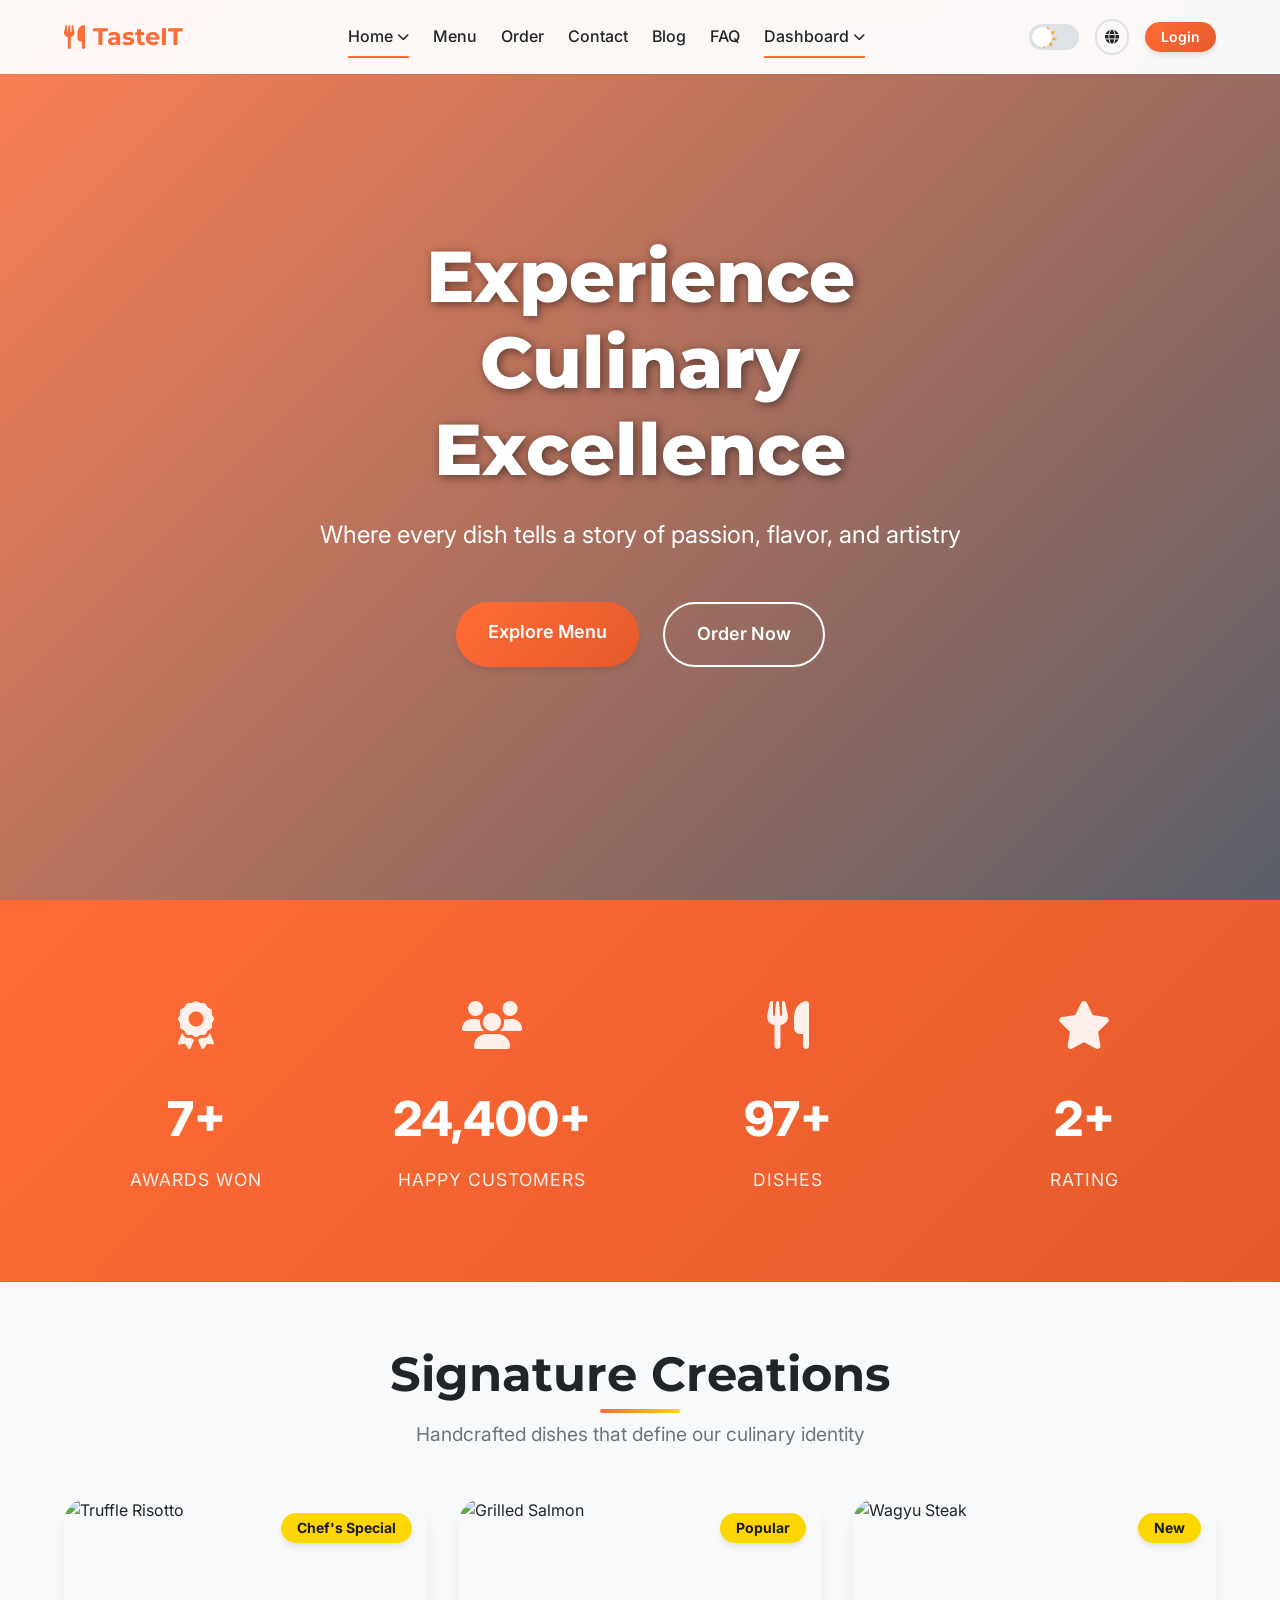
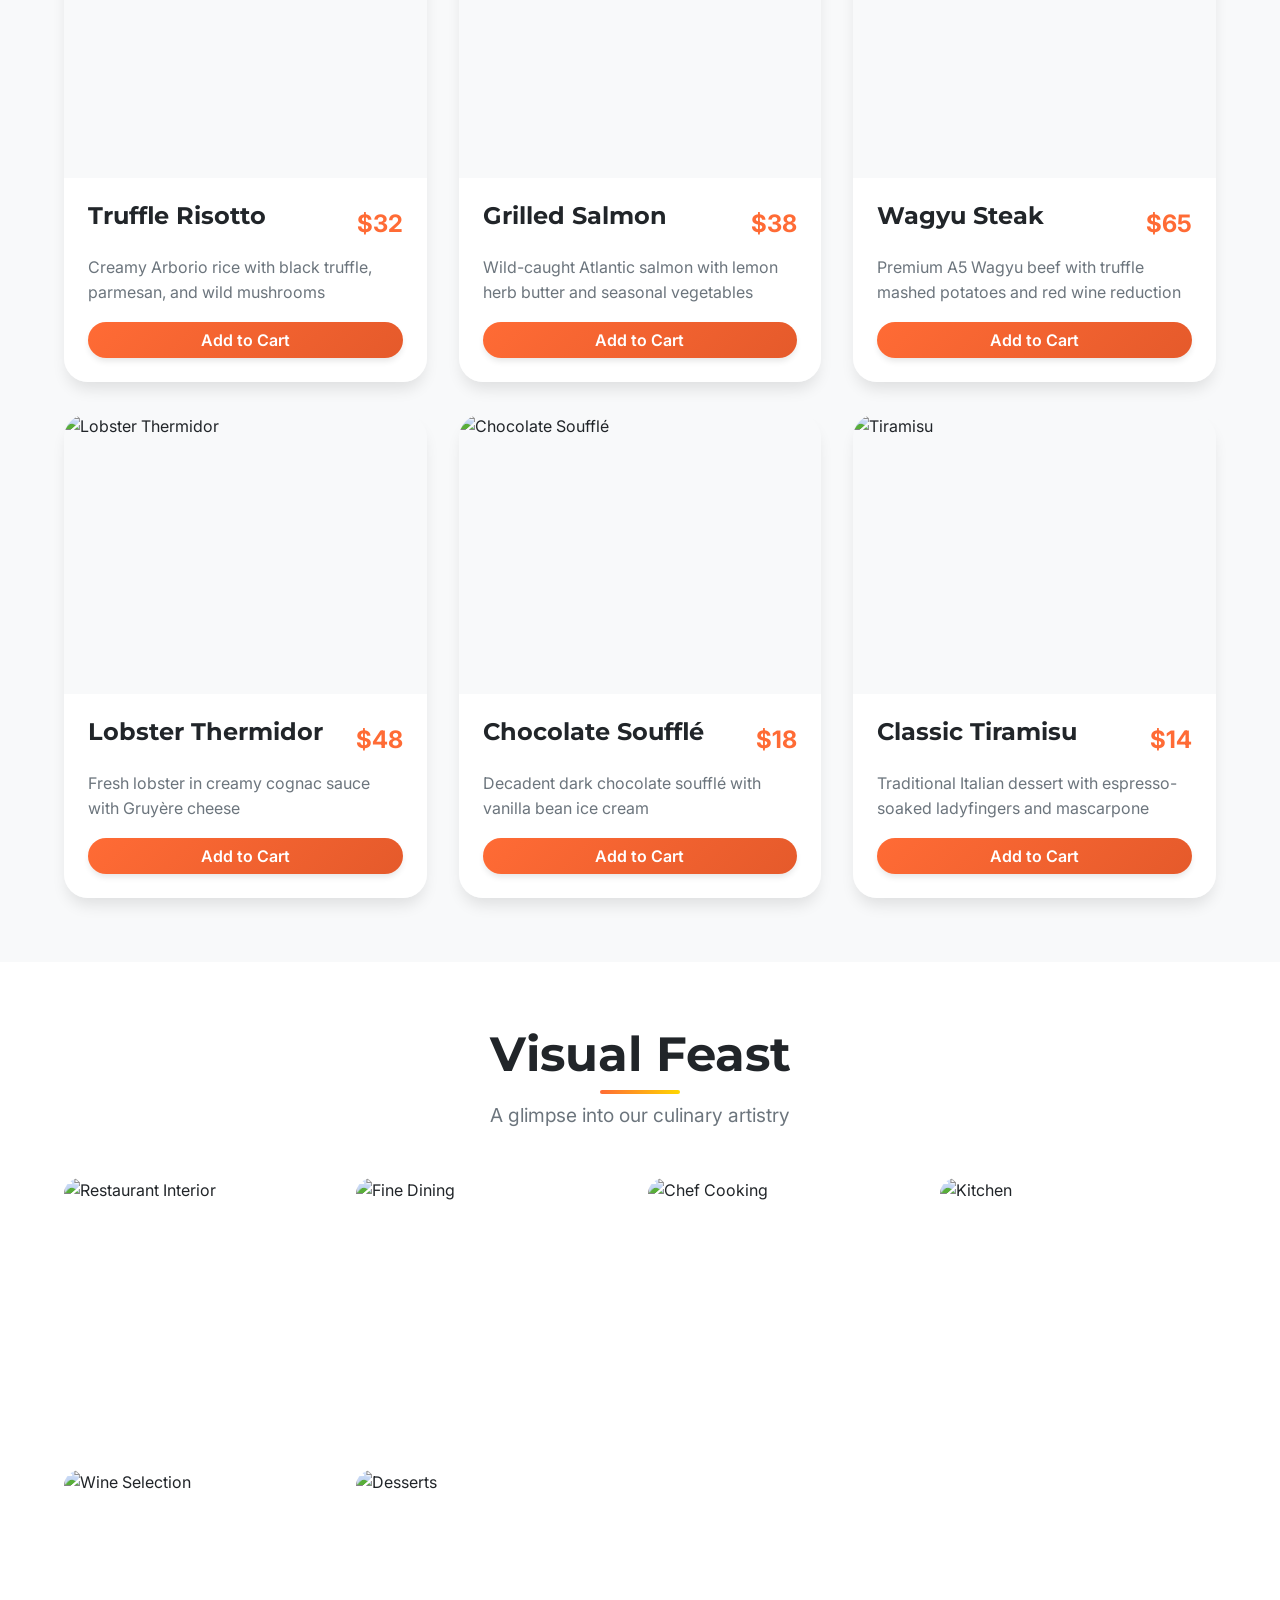
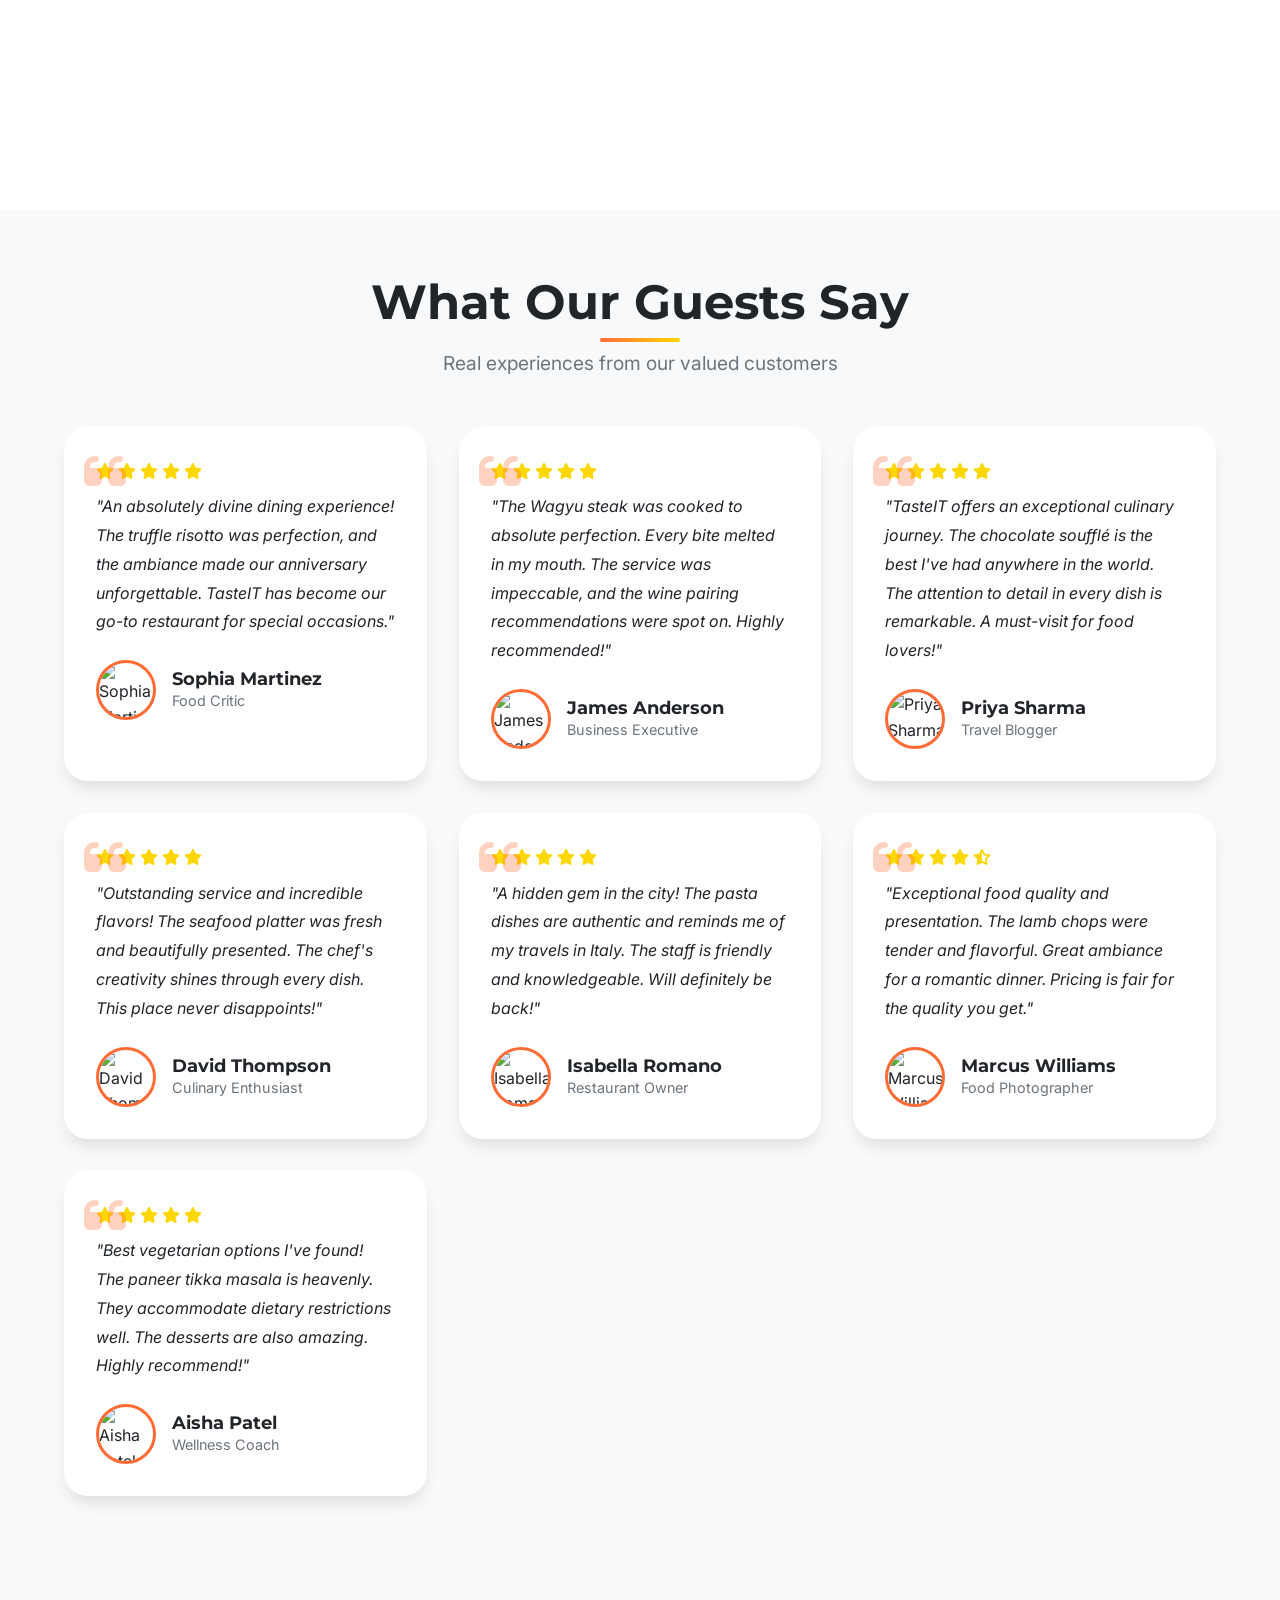
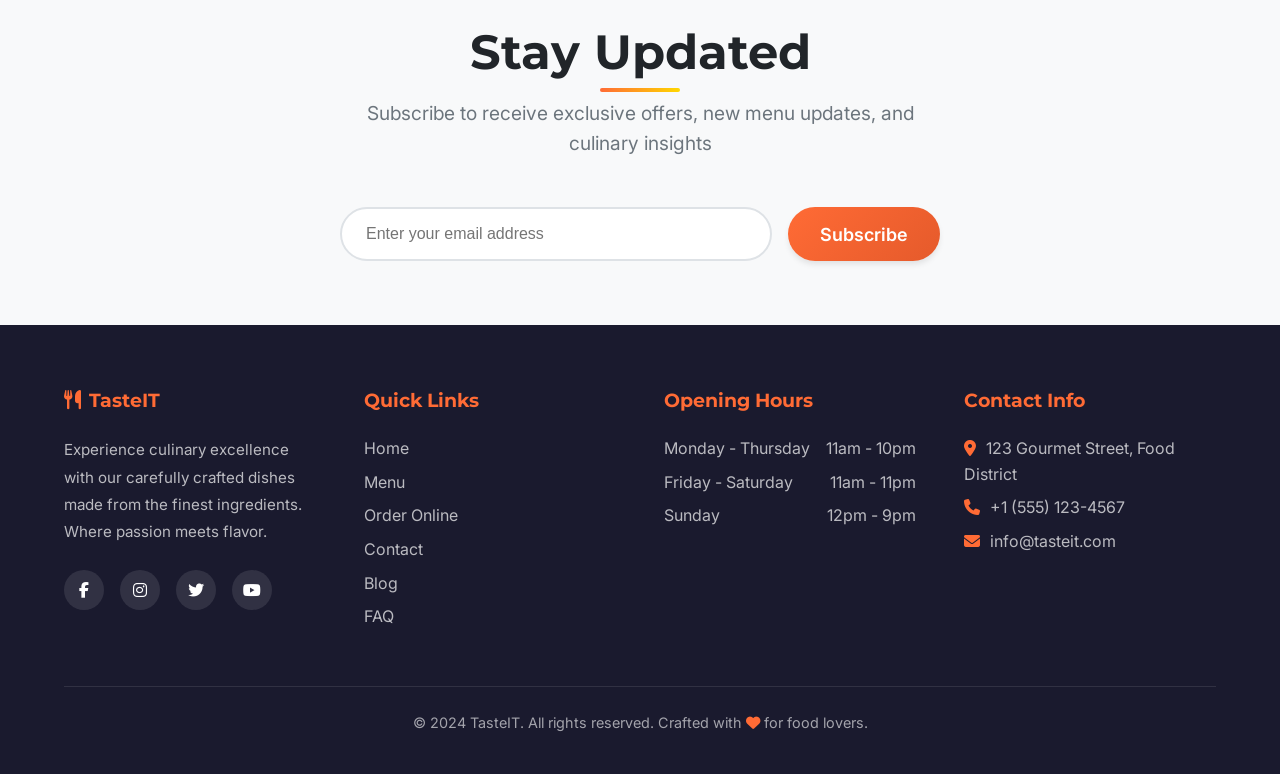
==== index.html @ a2108d6b "feat: Update RTL toggle to globe icon and fix counters/alignment" ====
<!DOCTYPE html>
<html lang="en" dir="ltr">

<head>
    <meta charset="UTF-8">
    <meta name="viewport" content="width=device-width, initial-scale=1.0">
    <title>TasteIT - Exquisite Culinary Experience</title>

    <!-- Stylesheets -->
    <link rel="stylesheet" href="css/style.css">
    <link rel="stylesheet" href="https://cdnjs.cloudflare.com/ajax/libs/font-awesome/6.4.0/css/all.min.css">

    <style>
        /* Mobile Menu Behavior */
        #mobileMenu {
            display: none;
        }

        #mobileMenu.show {
            display: block !important;
        }

        /* Desktop Menu Visibility */
        @media (min-width: 769px) {
            #desktopMenu {
                display: flex !important;
            }

            #mobileMenuButton {
                display: none !important;
            }
        }

        /* Mobile Menu Button Visibility */
        @media (max-width: 768px) {
            #mobileMenuButton {
                display: block !important;
            }

            #desktopMenu {
                display: none !important;
            }
        }

        /* Hero Section with Parallax */
        .hero-section {
            position: relative;
            height: 100vh;
            overflow: hidden;
            display: flex;
            align-items: center;
            justify-content: center;
        }

        .hero-bg {
            position: absolute;
            top: 0;
            left: 0;
            width: 100%;
            height: 120%;
            background: linear-gradient(135deg, rgba(255, 107, 53, 0.85), rgba(44, 62, 80, 0.85)),
                url('https://images.unsplash.com/photo-1551218808-94e220e084d2?w=1920&q=80');
            background-size: cover;
            background-position: center;
            z-index: -1;
            animation: zoomIn 20s ease-in-out infinite alternate;
        }

        @keyframes zoomIn {
            0% {
                transform: scale(1);
            }

            100% {
                transform: scale(1.1);
            }
        }

        .hero-content {
            text-align: center;
            color: white;
            z-index: 2;
            max-width: 800px;
            padding: 0 var(--spacing-lg);
        }

        .hero-title {
            font-size: 4.5rem;
            font-weight: 800;
            margin-bottom: var(--spacing-lg);
            text-shadow: 2px 2px 10px rgba(0, 0, 0, 0.5);
            animation: fadeInDown 1s ease-out;
        }

        .hero-subtitle {
            font-size: 1.5rem;
            margin-bottom: var(--spacing-2xl);
            opacity: 0.95;
            animation: fadeInUp 1s ease-out 0.3s both;
        }

        .hero-buttons {
            display: flex;
            gap: var(--spacing-lg);
            justify-content: center;
            flex-wrap: wrap;
            animation: fadeInUp 1s ease-out 0.6s both;
        }

        /* Featured Section */
        .featured-section {
            padding: var(--spacing-3xl) 0;
            background: var(--bg-secondary);
        }

        .section-title {
            text-align: center;
            font-size: 3rem;
            margin-bottom: var(--spacing-md);
            position: relative;
            /* display: inline-block; */
            /* left: 50%; */
            /* transform: translateX(-50%); */
        }

        .section-title::after {
            content: '';
            position: absolute;
            bottom: -10px;
            left: 50%;
            transform: translateX(-50%);
            width: 80px;
            height: 4px;
            background: linear-gradient(90deg, var(--primary-color), var(--accent-color));
            border-radius: var(--radius-full);
        }

        .section-subtitle {
            text-align: center;
            color: var(--text-secondary);
            font-size: 1.2rem;
            margin-bottom: var(--spacing-2xl);
        }

        /* Dish Cards */
        .dish-grid {
            display: grid;
            grid-template-columns: repeat(auto-fit, minmax(320px, 1fr));
            gap: var(--spacing-xl);
            margin-top: var(--spacing-2xl);
        }

        .dish-card {
            position: relative;
            border-radius: var(--radius-xl);
            overflow: hidden;
            box-shadow: var(--shadow-lg);
            transition: all var(--transition-base);
            cursor: pointer;
        }

        .dish-card:hover {
            transform: translateY(-10px) scale(1.02);
            box-shadow: var(--shadow-2xl);
        }

        .dish-image {
            width: 100%;
            height: 280px;
            object-fit: cover;
            transition: transform var(--transition-slow);
        }

        .dish-card:hover .dish-image {
            transform: scale(1.1);
        }

        .dish-content {
            padding: var(--spacing-lg);
            background: var(--bg-primary);
        }

        .dish-header {
            display: flex;
            justify-content: space-between;
            align-items: center;
            margin-bottom: var(--spacing-sm);
        }

        .dish-name {
            font-size: 1.5rem;
            font-weight: 700;
        }

        .dish-price {
            font-size: 1.5rem;
            color: var(--primary-color);
            font-weight: 700;
        }

        .dish-description {
            color: var(--text-secondary);
            margin-bottom: var(--spacing-md);
        }

        .dish-badge {
            position: absolute;
            top: 15px;
            right: 15px;
            background: var(--accent-color);
            color: var(--secondary-dark);
            padding: var(--spacing-xs) var(--spacing-md);
            border-radius: var(--radius-full);
            font-weight: 700;
            font-size: 0.875rem;
            box-shadow: var(--shadow-md);
        }

        /* Stats Section */
        .stats-section {
            padding: var(--spacing-3xl) 0;
            background: linear-gradient(135deg, var(--primary-color), var(--primary-dark));
            color: white;
        }

        .stats-grid {
            display: grid;
            grid-template-columns: repeat(auto-fit, minmax(200px, 1fr));
            gap: var(--spacing-xl);
            text-align: center;
        }

        .stat-item {
            padding: var(--spacing-lg);
        }

        .stat-icon {
            font-size: 3rem;
            margin-bottom: var(--spacing-md);
            opacity: 0.9;
        }

        .stat-number {
            font-size: 3rem;
            font-weight: 800;
            margin-bottom: var(--spacing-sm);
        }

        .stat-label {
            font-size: 1.1rem;
            opacity: 0.9;
            text-transform: uppercase;
            letter-spacing: 1px;
        }

        /* Gallery Grid */
        .gallery-grid {
            display: grid;
            grid-template-columns: repeat(auto-fit, minmax(250px, 1fr));
            gap: var(--spacing-md);
            margin-top: var(--spacing-2xl);
        }

        .gallery-item {
            position: relative;
            overflow: hidden;
            border-radius: var(--radius-lg);
            aspect-ratio: 1;
            cursor: pointer;
        }

        .gallery-item img {
            width: 100%;
            height: 100%;
            object-fit: cover;
            transition: transform var(--transition-slow);
        }

        .gallery-item:hover img {
            transform: scale(1.15);
        }

        .gallery-overlay {
            position: absolute;
            top: 0;
            left: 0;
            width: 100%;
            height: 100%;
            background: linear-gradient(to top, rgba(0, 0, 0, 0.8), transparent);
            opacity: 0;
            transition: opacity var(--transition-base);
            display: flex;
            align-items: flex-end;
            padding: var(--spacing-lg);
            color: white;
        }

        .gallery-item:hover .gallery-overlay {
            opacity: 1;
        }

        /* Testimonials */
        .testimonial-slider {
            display: grid;
            grid-template-columns: repeat(auto-fit, minmax(300px, 1fr));
            gap: var(--spacing-xl);
            margin-top: var(--spacing-2xl);
        }

        .testimonial-card {
            background: var(--bg-primary);
            padding: var(--spacing-xl);
            border-radius: var(--radius-xl);
            box-shadow: var(--shadow-lg);
            position: relative;
            transition: all var(--transition-base);
        }

        .testimonial-card:hover {
            transform: translateY(-5px);
            box-shadow: var(--shadow-2xl);
        }

        .testimonial-quote {
            font-size: 3rem;
            color: var(--primary-color);
            opacity: 0.3;
            position: absolute;
            top: 20px;
            left: 20px;
        }

        .testimonial-text {
            font-style: italic;
            margin-bottom: var(--spacing-lg);
            position: relative;
            z-index: 1;
            line-height: 1.8;
        }

        .testimonial-author {
            display: flex;
            align-items: center;
            gap: var(--spacing-md);
        }

        .testimonial-avatar {
            width: 60px;
            height: 60px;
            border-radius: 50%;
            object-fit: cover;
            border: 3px solid var(--primary-color);
        }

        .testimonial-info h4 {
            margin: 0;
            font-size: 1.1rem;
        }

        .testimonial-info p {
            margin: 0;
            color: var(--text-secondary);
            font-size: 0.9rem;
        }

        .testimonial-stars {
            color: var(--accent-color);
            margin-bottom: var(--spacing-sm);
        }

        /* Newsletter */
        .newsletter-section {
            padding: var(--spacing-3xl) 0;
            background: var(--bg-secondary);
        }

        .newsletter-content {
            max-width: 600px;
            margin: 0 auto;
            text-align: center;
        }

        .newsletter-form {
            display: flex;
            gap: var(--spacing-md);
            margin-top: var(--spacing-xl);
        }

        .newsletter-input {
            flex: 1;
            padding: var(--spacing-md) var(--spacing-lg);
            border: 2px solid var(--border-color);
            border-radius: var(--radius-full);
            font-size: 1rem;
            background: var(--bg-primary);
            color: var(--text-primary);
        }

        .newsletter-input:focus {
            outline: none;
            border-color: var(--primary-color);
        }

        /* Footer */
        .footer {
            background: var(--secondary-dark);
            color: white;
            padding: var(--spacing-3xl) 0 var(--spacing-lg);
        }

        .footer-grid {
            display: grid;
            grid-template-columns: repeat(auto-fit, minmax(250px, 1fr));
            gap: var(--spacing-2xl);
            margin-bottom: var(--spacing-2xl);
        }

        .footer-section h3 {
            color: var(--primary-color);
            margin-bottom: var(--spacing-lg);
        }

        .footer-links {
            list-style: none;
        }

        .footer-links li {
            margin-bottom: var(--spacing-sm);
        }

        .footer-links a {
            color: rgba(255, 255, 255, 0.7);
            transition: color var(--transition-fast);
        }

        .footer-links a:hover {
            color: var(--primary-color);
        }

        .social-links {
            display: flex;
            gap: var(--spacing-md);
            margin-top: var(--spacing-md);
        }

        .social-link {
            width: 40px;
            height: 40px;
            border-radius: 50%;
            background: rgba(255, 255, 255, 0.1);
            display: flex;
            align-items: center;
            justify-content: center;
            transition: all var(--transition-base);
        }

        .social-link:hover {
            background: var(--primary-color);
            transform: translateY(-3px);
        }

        .footer-bottom {
            text-align: center;
            padding-top: var(--spacing-lg);
            border-top: 1px solid rgba(255, 255, 255, 0.1);
            color: rgba(255, 255, 255, 0.6);
        }

        /* Responsive */
        @media (max-width: 768px) {
            .hero-title {
                font-size: 2.5rem;
            }

            .hero-subtitle {
                font-size: 1.2rem;
            }

            .hero-buttons {
                flex-direction: column;
                align-items: center;
            }

            .section-title {
                font-size: 2rem;
            }

            .newsletter-form {
                flex-direction: column;
            }
        }
    </style>
</head>

<body>
    <!-- Navbar -->
    <nav class="navbar">
        <div class="container">
            <div class="flex justify-between items-center" style="padding: 1rem 0;">
                <div class="navbar-brand">
                    <i class="fas fa-utensils"></i>
                    TasteIT
                </div>

                <!-- Desktop Menu -->
                <ul class="navbar-nav" style="display: none;" id="desktopMenu">
                    <li class="dropdown">
                        <a href="#" class="navbar-link dropdown-toggle">
                            Home
                            <i class="fas fa-chevron-down dropdown-icon"></i>
                        </a>
                        <div class="dropdown-menu">
                            <a href="index.html" class="dropdown-item">Home 1</a>
                            <a href="index2.html" class="dropdown-item">Home 2</a>
                        </div>
                    </li>
                    <li><a href="menu.html" class="navbar-link">Menu</a></li>
                    <li><a href="order.html" class="navbar-link">Order</a></li>
                    <li><a href="contact.html" class="navbar-link">Contact</a></li>
                    <li><a href="blog.html" class="navbar-link">Blog</a></li>
                    <li><a href="faq.html" class="navbar-link">FAQ</a></li>
                    <li class="dropdown">
                        <a href="#" class="navbar-link dropdown-toggle">
                            Dashboard
                            <i class="fas fa-chevron-down dropdown-icon"></i>
                        </a>
                        <div class="dropdown-menu">
                            <a href="user-dashboard.html" class="dropdown-item">User Dashboard</a>
                            <a href="admin-dashboard.html" class="dropdown-item">Admin Dashboard</a>
                        </div>
                    </li>
                </ul>

                <!-- Action Buttons -->
                <div class="flex items-center gap-md">
                    <!-- Theme Toggle -->
                    <button id="themeToggle" class="theme-toggle" aria-label="Toggle theme"
                        style="width: 50px; height: 26px; background: var(--border-color); border-radius: 13px; border: none; cursor: pointer; position: relative;">
                        <span class="theme-toggle-slider"
                            style="position: absolute; top: 3px; left: 3px; width: 20px; height: 20px; background: white; border-radius: 50%; transition: transform 0.3s;"></span>
                    </button>

                    <button id="rtlToggle" class="btn-sm"
                        style="background: transparent; border: 2px solid var(--border-color); border-radius: var(--radius-full); padding: 0.5rem; cursor: pointer; color: var(--text-primary);">
                        <i class="fas fa-globe"></i>
                    </button>

                    <!-- Login Button -->
                    <a href="login.html" class="btn btn-primary btn-sm">Login</a>

                    <!-- Mobile Menu Button -->
                    <button id="mobileMenuButton" class="btn-sm"
                        style="background: transparent; border: 2px solid var(--border-color); border-radius: var(--radius-md); padding: 0.5rem; cursor: pointer; display: none;">
                        <i class="fas fa-bars"></i>
                    </button>
                </div>
            </div>
        </div>

        <!-- Mobile Menu -->
        <div id="mobileMenu" class="hidden"
            style="background: var(--bg-primary); border-top: 1px solid var(--border-color); padding: var(--spacing-lg); display: none;">
            <ul style="list-style: none;">
                <li style="margin-bottom: var(--spacing-sm);"><a href="index.html" class="navbar-link">Home 1</a></li>
                <li style="margin-bottom: var(--spacing-sm);"><a href="index2.html" class="navbar-link">Home 2</a></li>
                <li style="margin-bottom: var(--spacing-sm);"><a href="menu.html" class="navbar-link">Menu</a></li>
                <li style="margin-bottom: var(--spacing-sm);"><a href="order.html" class="navbar-link">Order</a></li>
                <li style="margin-bottom: var(--spacing-sm);"><a href="contact.html" class="navbar-link">Contact</a>
                </li>
                <li style="margin-bottom: var(--spacing-sm);"><a href="blog.html" class="navbar-link">Blog</a></li>
                <li style="margin-bottom: var(--spacing-sm);"><a href="faq.html" class="navbar-link">FAQ</a></li>
                <li style="margin-bottom: var(--spacing-sm);"><a href="user-dashboard.html" class="navbar-link">User
                        Dashboard</a></li>
                <li style="margin-bottom: var(--spacing-sm);"><a href="admin-dashboard.html" class="navbar-link">Admin
                        Dashboard</a></li>
            </ul>
        </div>
    </nav>

    <!-- Hero Section -->
    <section class="hero-section">
        <div class="hero-bg" data-parallax="0.5"></div>
        <div class="hero-content">
            <h1 class="hero-title">Experience Culinary Excellence</h1>
            <p class="hero-subtitle">Where every dish tells a story of passion, flavor, and artistry</p>
            <div class="hero-buttons">
                <a href="menu.html" class="btn btn-primary btn-lg">Explore Menu</a>
                <a href="order.html" class="btn btn-outline btn-lg"
                    style="background: transparent; border: 2px solid white; color: white;">Order Now</a>
            </div>
        </div>
    </section>

    <!-- Stats Section -->
    <section class="stats-section">
        <div class="container">
            <div class="stats-grid">
                <div class="stat-item scroll-reveal">
                    <div class="stat-icon"><i class="fas fa-award"></i></div>
                    <div class="stat-number" data-counter="15" data-suffix="+">0</div>
                    <div class="stat-label">Awards Won</div>
                </div>
                <div class="stat-item scroll-reveal">
                    <div class="stat-icon"><i class="fas fa-users"></i></div>
                    <div class="stat-number" data-counter="50000" data-suffix="+">0</div>
                    <div class="stat-label">Happy Customers</div>
                </div>
                <div class="stat-item scroll-reveal">
                    <div class="stat-icon"><i class="fas fa-utensils"></i></div>
                    <div class="stat-number" data-counter="200" data-suffix="+">0</div>
                    <div class="stat-label">Dishes</div>
                </div>
                <div class="stat-item scroll-reveal">
                    <div class="stat-icon"><i class="fas fa-star"></i></div>
                    <div class="stat-number" data-counter="4.9" data-suffix="+">0</div>
                    <div class="stat-label">Rating</div>
                </div>
            </div>
        </div>
    </section>

    <!-- Featured Dishes -->
    <section class="featured-section">
        <div class="container">
            <h2 class="section-title">Signature Creations</h2>
            <p class="section-subtitle">Handcrafted dishes that define our culinary identity</p>

            <div class="dish-grid">
                <div class="dish-card scroll-reveal">
                    <span class="dish-badge">Chef's Special</span>
                    <img src="https://images.unsplash.com/photo-1565299624946-b28f40a0ae38?w=800&q=80"
                        alt="Truffle Risotto" class="dish-image">
                    <div class="dish-content">
                        <div class="dish-header">
                            <h3 class="dish-name">Truffle Risotto</h3>
                            <span class="dish-price">$32</span>
                        </div>
                        <p class="dish-description">Creamy Arborio rice with black truffle, parmesan, and wild mushrooms
                        </p>
                        <button class="btn btn-primary" style="width: 100%;">Add to Cart</button>
                    </div>
                </div>

                <div class="dish-card scroll-reveal">
                    <span class="dish-badge">Popular</span>
                    <img src="https://images.unsplash.com/photo-1606755962773-d324e0a13086?w=800&q=80"
                        alt="Grilled Salmon" class="dish-image">
                    <div class="dish-content">
                        <div class="dish-header">
                            <h3 class="dish-name">Grilled Salmon</h3>
                            <span class="dish-price">$38</span>
                        </div>
                        <p class="dish-description">Wild-caught Atlantic salmon with lemon herb butter and seasonal
                            vegetables</p>
                        <button class="btn btn-primary" style="width: 100%;">Add to Cart</button>
                    </div>
                </div>

                <div class="dish-card scroll-reveal">
                    <span class="dish-badge">New</span>
                    <img src="https://images.unsplash.com/photo-1544025162-d76694265947?w=800&q=80" alt="Wagyu Steak"
                        class="dish-image">
                    <div class="dish-content">
                        <div class="dish-header">
                            <h3 class="dish-name">Wagyu Steak</h3>
                            <span class="dish-price">$65</span>
                        </div>
                        <p class="dish-description">Premium A5 Wagyu beef with truffle mashed potatoes and red wine
                            reduction</p>
                        <button class="btn btn-primary" style="width: 100%;">Add to Cart</button>
                    </div>
                </div>

                <div class="dish-card scroll-reveal">
                    <img src="https://images.unsplash.com/photo-1563379926898-05f4575a45d8?w=800&q=80"
                        alt="Lobster Thermidor" class="dish-image">
                    <div class="dish-content">
                        <div class="dish-header">
                            <h3 class="dish-name">Lobster Thermidor</h3>
                            <span class="dish-price">$48</span>
                        </div>
                        <p class="dish-description">Fresh lobster in creamy cognac sauce with Gruyère cheese</p>
                        <button class="btn btn-primary" style="width: 100%;">Add to Cart</button>
                    </div>
                </div>

                <div class="dish-card scroll-reveal">
                    <img src="https://images.unsplash.com/photo-1555939594-58d7cb561ad1?w=800&q=80"
                        alt="Chocolate Soufflé" class="dish-image">
                    <div class="dish-content">
                        <div class="dish-header">
                            <h3 class="dish-name">Chocolate Soufflé</h3>
                            <span class="dish-price">$18</span>
                        </div>
                        <p class="dish-description">Decadent dark chocolate soufflé with vanilla bean ice cream</p>
                        <button class="btn btn-primary" style="width: 100%;">Add to Cart</button>
                    </div>
                </div>

                <div class="dish-card scroll-reveal">
                    <img src="https://images.unsplash.com/photo-1551183053-bf91a1d81141?w=800&q=80" alt="Tiramisu"
                        class="dish-image">
                    <div class="dish-content">
                        <div class="dish-header">
                            <h3 class="dish-name">Classic Tiramisu</h3>
                            <span class="dish-price">$14</span>
                        </div>
                        <p class="dish-description">Traditional Italian dessert with espresso-soaked ladyfingers and
                            mascarpone</p>
                        <button class="btn btn-primary" style="width: 100%;">Add to Cart</button>
                    </div>
                </div>
            </div>
        </div>
    </section>

    <!-- Gallery Section -->
    <section class="featured-section" style="background: var(--bg-primary);">
        <div class="container">
            <h2 class="section-title">Visual Feast</h2>
            <p class="section-subtitle">A glimpse into our culinary artistry</p>

            <div class="gallery-grid">
                <div class="gallery-item scroll-reveal">
                    <img src="https://images.unsplash.com/photo-1517248135467-4c7edcad34c4?w=600&q=80"
                        alt="Restaurant Interior">
                    <div class="gallery-overlay">
                        <span>Elegant Ambiance</span>
                    </div>
                </div>
                <div class="gallery-item scroll-reveal">
                    <img src="https://images.unsplash.com/photo-1414235077428-338989a2e8c0?w=600&q=80"
                        alt="Fine Dining">
                    <div class="gallery-overlay">
                        <span>Fine Dining Experience</span>
                    </div>
                </div>
                <div class="gallery-item scroll-reveal">
                    <img src="https://images.unsplash.com/photo-1559339352-11d035aa65de?w=600&q=80" alt="Chef Cooking">
                    <div class="gallery-overlay">
                        <span>Master Chefs at Work</span>
                    </div>
                </div>
                <div class="gallery-item scroll-reveal">
                    <img src="https://images.unsplash.com/photo-1551218808-94e220e084d2?w=600&q=80" alt="Kitchen">
                    <div class="gallery-overlay">
                        <span>State-of-the-Art Kitchen</span>
                    </div>
                </div>
                <div class="gallery-item scroll-reveal">
                    <img src="https://images.unsplash.com/photo-1550966871-3ed3cdb5ed0c?w=600&q=80"
                        alt="Wine Selection">
                    <div class="gallery-overlay">
                        <span>Premium Wine Collection</span>
                    </div>
                </div>
                <div class="gallery-item scroll-reveal">
                    <img src="https://images.unsplash.com/photo-1424847651672-bf20a4b0982b?w=600&q=80" alt="Desserts">
                    <div class="gallery-overlay">
                        <span>Artisan Desserts</span>
                    </div>
                </div>
            </div>
        </div>
    </section>

    <!-- Testimonials -->
    <section class="featured-section">
        <div class="container">
            <h2 class="section-title">What Our Guests Say</h2>
            <p class="section-subtitle">Real experiences from our valued customers</p>

            <div class="testimonial-slider">
                <div class="testimonial-card scroll-reveal">
                    <i class="fas fa-quote-left testimonial-quote"></i>
                    <div class="testimonial-stars">
                        <i class="fas fa-star"></i>
                        <i class="fas fa-star"></i>
                        <i class="fas fa-star"></i>
                        <i class="fas fa-star"></i>
                        <i class="fas fa-star"></i>
                    </div>
                    <p class="testimonial-text">"An absolutely divine dining experience! The truffle risotto was
                        perfection, and the ambiance made our anniversary unforgettable. TasteIT has become our go-to
                        restaurant for special occasions."</p>
                    <div class="testimonial-author">
                        <img src="https://randomuser.me/api/portraits/women/44.jpg" alt="Sophia Martinez"
                            class="testimonial-avatar">
                        <div class="testimonial-info">
                            <h4>Sophia Martinez</h4>
                            <p>Food Critic</p>
                        </div>
                    </div>
                </div>

                <div class="testimonial-card scroll-reveal">
                    <i class="fas fa-quote-left testimonial-quote"></i>
                    <div class="testimonial-stars">
                        <i class="fas fa-star"></i>
                        <i class="fas fa-star"></i>
                        <i class="fas fa-star"></i>
                        <i class="fas fa-star"></i>
                        <i class="fas fa-star"></i>
                    </div>
                    <p class="testimonial-text">"The Wagyu steak was cooked to absolute perfection. Every bite melted in
                        my mouth. The service was impeccable, and the wine pairing recommendations were spot on. Highly
                        recommended!"</p>
                    <div class="testimonial-author">
                        <img src="https://randomuser.me/api/portraits/men/32.jpg" alt="James Anderson"
                            class="testimonial-avatar">
                        <div class="testimonial-info">
                            <h4>James Anderson</h4>
                            <p>Business Executive</p>
                        </div>
                    </div>
                </div>

                <div class="testimonial-card scroll-reveal">
                    <i class="fas fa-quote-left testimonial-quote"></i>
                    <div class="testimonial-stars">
                        <i class="fas fa-star"></i>
                        <i class="fas fa-star"></i>
                        <i class="fas fa-star"></i>
                        <i class="fas fa-star"></i>
                        <i class="fas fa-star"></i>
                    </div>
                    <p class="testimonial-text">"TasteIT offers an exceptional culinary journey. The chocolate soufflé
                        is the best I've had anywhere in the world. The attention to detail in every dish is remarkable.
                        A must-visit for food lovers!"</p>
                    <div class="testimonial-author">
                        <img src="https://randomuser.me/api/portraits/women/65.jpg" alt="Priya Sharma"
                            class="testimonial-avatar">
                        <div class="testimonial-info">
                            <h4>Priya Sharma</h4>
                            <p>Travel Blogger</p>
                        </div>
                    </div>
                </div>

                <div class="testimonial-card scroll-reveal">
                    <i class="fas fa-quote-left testimonial-quote"></i>
                    <div class="testimonial-stars">
                        <i class="fas fa-star"></i>
                        <i class="fas fa-star"></i>
                        <i class="fas fa-star"></i>
                        <i class="fas fa-star"></i>
                        <i class="fas fa-star"></i>
                    </div>
                    <p class="testimonial-text">"Outstanding service and incredible flavors! The seafood platter was
                        fresh and beautifully presented. The chef's creativity shines through every dish. This place
                        never disappoints!"</p>
                    <div class="testimonial-author">
                        <img src="https://randomuser.me/api/portraits/men/45.jpg" alt="David Thompson"
                            class="testimonial-avatar">
                        <div class="testimonial-info">
                            <h4>David Thompson</h4>
                            <p>Culinary Enthusiast</p>
                        </div>
                    </div>
                </div>

                <div class="testimonial-card scroll-reveal">
                    <i class="fas fa-quote-left testimonial-quote"></i>
                    <div class="testimonial-stars">
                        <i class="fas fa-star"></i>
                        <i class="fas fa-star"></i>
                        <i class="fas fa-star"></i>
                        <i class="fas fa-star"></i>
                        <i class="fas fa-star"></i>
                    </div>
                    <p class="testimonial-text">"A hidden gem in the city! The pasta dishes are authentic and reminds me
                        of my travels in Italy. The staff is friendly and knowledgeable. Will definitely be back!"</p>
                    <div class="testimonial-author">
                        <img src="https://randomuser.me/api/portraits/women/28.jpg" alt="Isabella Romano"
                            class="testimonial-avatar">
                        <div class="testimonial-info">
                            <h4>Isabella Romano</h4>
                            <p>Restaurant Owner</p>
                        </div>
                    </div>
                </div>

                <div class="testimonial-card scroll-reveal">
                    <i class="fas fa-quote-left testimonial-quote"></i>
                    <div class="testimonial-stars">
                        <i class="fas fa-star"></i>
                        <i class="fas fa-star"></i>
                        <i class="fas fa-star"></i>
                        <i class="fas fa-star"></i>
                        <i class="fas fa-star-half-alt"></i>
                    </div>
                    <p class="testimonial-text">"Exceptional food quality and presentation. The lamb chops were tender
                        and flavorful. Great ambiance for a romantic dinner. Pricing is fair for the quality you get."
                    </p>
                    <div class="testimonial-author">
                        <img src="https://randomuser.me/api/portraits/men/58.jpg" alt="Marcus Williams"
                            class="testimonial-avatar">
                        <div class="testimonial-info">
                            <h4>Marcus Williams</h4>
                            <p>Food Photographer</p>
                        </div>
                    </div>
                </div>

                <div class="testimonial-card scroll-reveal">
                    <i class="fas fa-quote-left testimonial-quote"></i>
                    <div class="testimonial-stars">
                        <i class="fas fa-star"></i>
                        <i class="fas fa-star"></i>
                        <i class="fas fa-star"></i>
                        <i class="fas fa-star"></i>
                        <i class="fas fa-star"></i>
                    </div>
                    <p class="testimonial-text">"Best vegetarian options I've found! The paneer tikka masala is
                        heavenly. They accommodate dietary restrictions well. The desserts are also amazing. Highly
                        recommend!"</p>
                    <div class="testimonial-author">
                        <img src="https://randomuser.me/api/portraits/women/72.jpg" alt="Aisha Patel"
                            class="testimonial-avatar">
                        <div class="testimonial-info">
                            <h4>Aisha Patel</h4>
                            <p>Wellness Coach</p>
                        </div>
                    </div>
                </div>
            </div>
        </div>
    </section>

    <!-- Newsletter -->
    <section class="newsletter-section">
        <div class="container">
            <div class="newsletter-content scroll-reveal">
                <h2 class="section-title">Stay Updated</h2>
                <p class="section-subtitle">Subscribe to receive exclusive offers, new menu updates, and culinary
                    insights</p>
                <form class="newsletter-form">
                    <input type="email" class="newsletter-input" placeholder="Enter your email address" required>
                    <button type="submit" class="btn btn-primary btn-lg">Subscribe</button>
                </form>
            </div>
        </div>
    </section>

    <!-- Footer -->
    <footer class="footer">
        <div class="container">
            <div class="footer-grid">
                <div class="footer-section">
                    <h3><i class="fas fa-utensils"></i> TasteIT</h3>
                    <p style="color: rgba(255, 255, 255, 0.7); line-height: 1.8;">Experience culinary excellence with
                        our carefully crafted dishes made from the finest ingredients. Where passion meets flavor.</p>
                    <div class="social-links">
                        <a href="#" class="social-link"><i class="fab fa-facebook-f"></i></a>
                        <a href="#" class="social-link"><i class="fab fa-instagram"></i></a>
                        <a href="#" class="social-link"><i class="fab fa-twitter"></i></a>
                        <a href="#" class="social-link"><i class="fab fa-youtube"></i></a>
                    </div>
                </div>

                <div class="footer-section">
                    <h3>Quick Links</h3>
                    <ul class="footer-links">
                        <li><a href="index.html">Home</a></li>
                        <li><a href="menu.html">Menu</a></li>
                        <li><a href="order.html">Order Online</a></li>
                        <li><a href="contact.html">Contact</a></li>
                        <li><a href="blog.html">Blog</a></li>
                        <li><a href="faq.html">FAQ</a></li>
                    </ul>
                </div>

                <div class="footer-section">
                    <h3>Opening Hours</h3>
                    <ul class="footer-links">
                        <li style="display: flex; justify-content: space-between; color: rgba(255, 255, 255, 0.7);">
                            <span>Monday - Thursday</span>
                            <span>11am - 10pm</span>
                        </li>
                        <li style="display: flex; justify-content: space-between; color: rgba(255, 255, 255, 0.7);">
                            <span>Friday - Saturday</span>
                            <span>11am - 11pm</span>
                        </li>
                        <li style="display: flex; justify-content: space-between; color: rgba(255, 255, 255, 0.7);">
                            <span>Sunday</span>
                            <span>12pm - 9pm</span>
                        </li>
                    </ul>
                </div>

                <div class="footer-section">
                    <h3>Contact Info</h3>
                    <ul class="footer-links">
                        <li style="color: rgba(255, 255, 255, 0.7);"><i class="fas fa-map-marker-alt"
                                style="margin-right: 10px; color: var(--primary-color);"></i>123 Gourmet Street, Food
                            District</li>
                        <li style="color: rgba(255, 255, 255, 0.7);"><i class="fas fa-phone"
                                style="margin-right: 10px; color: var(--primary-color);"></i>+1 (555) 123-4567</li>
                        <li style="color: rgba(255, 255, 255, 0.7);"><i class="fas fa-envelope"
                                style="margin-right: 10px; color: var(--primary-color);"></i>info@tasteit.com</li>
                    </ul>
                </div>
            </div>

            <div class="footer-bottom">
                <p>&copy; 2024 TasteIT. All rights reserved. Crafted with <i class="fas fa-heart"
                        style="color: var(--primary-color);"></i> for food lovers.</p>
            </div>
        </div>
    </footer>

    <!-- Scripts -->
    <script src="js/main.js"></script>
    <script src="js/rtl-toggle.js"></script>

    <script>

        // Newsletter form submission
        document.querySelector('.newsletter-form').addEventListener('submit', (e) => {
            e.preventDefault();
            const email = e.target.querySelector('input').value;
            window.TasteIT.showToast('Thank you for subscribing! Check your email for exclusive offers.', 'success');
            e.target.reset();
        });
    </script>
</body>

</html>
---- css/style.css ----
/* ============================================
   TasteIT Restaurant - Common Styles
   ============================================ */

/* Import Modern Fonts */
@import url('https://fonts.googleapis.com/css2?family=Montserrat:wght@400;500;600;700;800&family=Inter:wght@300;400;500;600;700&family=Pacifico&display=swap');

/* ============================================
   CSS Variables - Design System
   ============================================ */
:root {
  /* Primary Colors */
  --primary-color: #FF6B35;
  --primary-dark: #E55A2B;
  --primary-light: #FF8C61;

  /* Secondary Colors */
  --secondary-color: #2C3E50;
  --secondary-dark: #1A1A2E;
  --secondary-light: #34495E;

  /* Accent Colors */
  --accent-color: #FFD700;
  --accent-dark: #FFC107;
  --accent-light: #FFE44D;

  /* Success & Status Colors */
  --success-color: #27AE60;
  --warning-color: #F39C12;
  --error-color: #E74C3C;
  --info-color: #3498DB;

  /* Neutral Colors - Light Mode */
  --bg-primary: #FFFFFF;
  --bg-secondary: #F8F9FA;
  --bg-tertiary: #E9ECEF;
  --text-primary: #212529;
  --text-secondary: #6C757D;
  --text-tertiary: #ADB5BD;
  --border-color: #DEE2E6;
  --shadow-color: rgba(0, 0, 0, 0.1);

  /* Typography */
  --font-heading: 'Montserrat', sans-serif;
  --font-body: 'Inter', sans-serif;
  --font-accent: 'Pacifico', cursive;

  /* Spacing */
  --spacing-xs: 0.25rem;
  --spacing-sm: 0.5rem;
  --spacing-md: 1rem;
  --spacing-lg: 1.5rem;
  --spacing-xl: 2rem;
  --spacing-2xl: 3rem;
  --spacing-3xl: 4rem;

  /* Border Radius */
  --radius-sm: 0.25rem;
  --radius-md: 0.5rem;
  --radius-lg: 1rem;
  --radius-xl: 1.5rem;
  --radius-full: 9999px;

  /* Transitions */
  --transition-fast: 150ms ease-in-out;
  --transition-base: 300ms ease-in-out;
  --transition-slow: 500ms ease-in-out;

  /* Shadows */
  --shadow-sm: 0 1px 2px 0 rgba(0, 0, 0, 0.05);
  --shadow-md: 0 4px 6px -1px rgba(0, 0, 0, 0.1);
  --shadow-lg: 0 10px 15px -3px rgba(0, 0, 0, 0.1);
  --shadow-xl: 0 20px 25px -5px rgba(0, 0, 0, 0.1);
  --shadow-2xl: 0 25px 50px -12px rgba(0, 0, 0, 0.25);

  /* Z-index */
  --z-dropdown: 1000;
  --z-sticky: 1020;
  --z-fixed: 1030;
  --z-modal-backdrop: 1040;
  --z-modal: 1050;
  --z-popover: 1060;
  --z-tooltip: 1070;
}

/* Dark Mode Variables */
.dark {
  --bg-primary: #0F0F0F;
  --bg-secondary: #1A1A1A;
  --bg-tertiary: #2A2A2A;
  --text-primary: #F8F9FA;
  --text-secondary: #ADB5BD;
  --text-tertiary: #6C757D;
  --border-color: #343A40;
  --shadow-color: rgba(0, 0, 0, 0.5);
}

/* ============================================
   Base Styles
   ============================================ */
* {
  margin: 0;
  padding: 0;
  box-sizing: border-box;
}

html {
  scroll-behavior: smooth;
  font-size: 16px;
}

body {
  font-family: var(--font-body);
  background-color: var(--bg-primary);
  color: var(--text-primary);
  line-height: 1.6;
  overflow-x: hidden;
  transition: background-color var(--transition-base), color var(--transition-base);
}

/* Typography */
h1,
h2,
h3,
h4,
h5,
h6 {
  font-family: var(--font-heading);
  font-weight: 700;
  line-height: 1.2;
  margin-bottom: var(--spacing-md);
}

h1 {
  font-size: 3rem;
}

h2 {
  font-size: 2.5rem;
}

h3 {
  font-size: 2rem;
}

h4 {
  font-size: 1.5rem;
}

h5 {
  font-size: 1.25rem;
}

h6 {
  font-size: 1rem;
}

p {
  margin-bottom: var(--spacing-md);
}

a {
  color: var(--primary-color);
  text-decoration: none;
  transition: color var(--transition-fast);
}

a:hover {
  color: var(--primary-dark);
}

img {
  max-width: 100%;
  height: auto;
  display: block;
}

/* ============================================
   Utility Classes
   ============================================ */

/* Container */
.container {
  width: 100%;
  max-width: 1200px;
  margin: 0 auto;
  padding: 0 var(--spacing-lg);
}

.container-fluid {
  width: 100%;
  padding: 0 var(--spacing-lg);
}

/* Flexbox Utilities */
.flex {
  display: flex;
}

.flex-col {
  flex-direction: column;
}

.flex-wrap {
  flex-wrap: wrap;
}

.items-center {
  align-items: center;
}

.items-start {
  align-items: flex-start;
}

.items-end {
  align-items: flex-end;
}

.justify-center {
  justify-content: center;
}

.justify-between {
  justify-content: space-between;
}

.justify-around {
  justify-content: space-around;
}

.justify-end {
  justify-content: flex-end;
}

.gap-sm {
  gap: var(--spacing-sm);
}

.gap-md {
  gap: var(--spacing-md);
}

.gap-lg {
  gap: var(--spacing-lg);
}

.gap-xl {
  gap: var(--spacing-xl);
}

/* Grid Utilities */
.grid {
  display: grid;
}

.grid-cols-2 {
  grid-template-columns: repeat(2, 1fr);
}

.grid-cols-3 {
  grid-template-columns: repeat(3, 1fr);
}

.grid-cols-4 {
  grid-template-columns: repeat(4, 1fr);
}

/* Text Utilities */
.text-center {
  text-align: center;
}

.text-left {
  text-align: left;
}

.text-right {
  text-align: right;
}

.text-primary {
  color: var(--primary-color);
}

.text-secondary {
  color: var(--text-secondary);
}

.font-bold {
  font-weight: 700;
}

.font-semibold {
  font-weight: 600;
}

.font-medium {
  font-weight: 500;
}

/* ============================================
   Component Styles
   ============================================ */

/* Buttons */
.btn {
  display: inline-block;
  padding: var(--spacing-sm) var(--spacing-lg);
  font-family: var(--font-body);
  font-size: 1rem;
  font-weight: 600;
  text-align: center;
  text-decoration: none;
  border: none;
  border-radius: var(--radius-full);
  cursor: pointer;
  transition: all var(--transition-base);
  position: relative;
  overflow: hidden;
}

.btn::before {
  content: '';
  position: absolute;
  top: 50%;
  left: 50%;
  width: 0;
  height: 0;
  border-radius: 50%;
  background: rgba(255, 255, 255, 0.3);
  transform: translate(-50%, -50%);
  transition: width var(--transition-slow), height var(--transition-slow);
}

.btn:hover::before {
  width: 300px;
  height: 300px;
}

.btn-primary {
  background: linear-gradient(135deg, var(--primary-color), var(--primary-dark));
  color: white;
  box-shadow: var(--shadow-md);
}

.btn-primary:hover {
  transform: translateY(-2px);
  box-shadow: var(--shadow-lg);
}

.btn-secondary {
  background: linear-gradient(135deg, var(--secondary-color), var(--secondary-dark));
  color: white;
  box-shadow: var(--shadow-md);
}

.btn-outline {
  background: transparent;
  border: 2px solid var(--primary-color);
  color: var(--primary-color);
}

.btn-outline:hover {
  background: var(--primary-color);
  color: white;
}

.btn-lg {
  padding: var(--spacing-md) var(--spacing-xl);
  font-size: 1.125rem;
}

.btn-sm {
  padding: var(--spacing-xs) var(--spacing-md);
  font-size: 0.875rem;
}

/* Cards */
.card {
  background: var(--bg-primary);
  border-radius: var(--radius-lg);
  box-shadow: var(--shadow-md);
  overflow: hidden;
  transition: all var(--transition-base);
  border: 1px solid var(--border-color);
}

.card:hover {
  transform: translateY(-5px);
  box-shadow: var(--shadow-xl);
}

.card-glass {
  background: rgba(255, 255, 255, 0.1);
  backdrop-filter: blur(10px);
  border: 1px solid rgba(255, 255, 255, 0.2);
}

.dark .card-glass {
  background: rgba(255, 255, 255, 0.05);
  border: 1px solid rgba(255, 255, 255, 0.1);
}

.card-body {
  padding: var(--spacing-lg);
}

.card-header {
  padding: var(--spacing-md) var(--spacing-lg);
  border-bottom: 1px solid var(--border-color);
  font-weight: 600;
}

.card-footer {
  padding: var(--spacing-md) var(--spacing-lg);
  border-top: 1px solid var(--border-color);
  background: var(--bg-secondary);
}

/* Navbar */
.navbar {
  position: fixed;
  top: 0;
  left: 0;
  right: 0;
  z-index: var(--z-fixed);
  background: rgba(255, 255, 255, 0.95);
  backdrop-filter: blur(10px);
  box-shadow: var(--shadow-sm);
  transition: all var(--transition-base);
}

.dark .navbar {
  background: rgba(15, 15, 15, 0.95);
}

.navbar-scrolled {
  box-shadow: var(--shadow-md);
}

.navbar-brand {
  font-family: var(--font-heading);
  font-size: 1.5rem;
  font-weight: 700;
  color: var(--primary-color);
  display: flex;
  align-items: center;
  gap: var(--spacing-sm);
}

.navbar-nav {
  display: flex;
  gap: var(--spacing-lg);
  list-style: none;
  align-items: center;
}

.navbar-link {
  color: var(--text-primary);
  font-weight: 500;
  padding: var(--spacing-sm) 0;
  position: relative;
  transition: color var(--transition-fast);
}

.navbar-link::after {
  content: '';
  position: absolute;
  bottom: 0;
  left: 0;
  width: 0;
  height: 2px;
  background: var(--primary-color);
  transition: width var(--transition-base);
}

.navbar-link:hover::after,
.navbar-link.active::after {
  width: 100%;
}

/* Dropdown Menus */
.dropdown {
  position: relative;
  display: flex;
  align-items: center;
}

.dropdown-toggle {
  display: flex;
  align-items: center;
  gap: var(--spacing-xs);
  cursor: pointer;
}

.dropdown-menu {
  position: absolute;
  top: 100%;
  left: 0;
  min-width: 180px;
  background: var(--bg-primary);
  border: 1px solid var(--border-color);
  border-radius: var(--radius-md);
  box-shadow: var(--shadow-lg);
  padding: var(--spacing-sm) 0;
  opacity: 0;
  visibility: hidden;
  transform: translateY(-10px);
  transition: all var(--transition-base);
  z-index: var(--z-dropdown);
}

.dropdown:hover .dropdown-menu,
.dropdown.active .dropdown-menu {
  opacity: 1;
  visibility: visible;
  transform: translateY(0);
}

.dropdown-item {
  display: block;
  padding: var(--spacing-sm) var(--spacing-lg);
  color: var(--text-primary);
  text-decoration: none;
  transition: background var(--transition-fast);
}

.dropdown-item:hover {
  background: var(--bg-secondary);
  color: var(--primary-color);
}

.dropdown-icon {
  font-size: 0.75rem;
  transition: transform var(--transition-base);
}

.dropdown:hover .dropdown-icon,
.dropdown.active .dropdown-icon {
  transform: rotate(180deg);
}

[dir="rtl"] .dropdown-menu {
  left: auto;
  right: 0;
}

/* Forms */
.form-group {
  margin-bottom: var(--spacing-lg);
}

.form-label {
  display: block;
  margin-bottom: var(--spacing-sm);
  font-weight: 500;
  color: var(--text-primary);
}

.form-control {
  width: 100%;
  padding: var(--spacing-sm) var(--spacing-md);
  font-family: var(--font-body);
  font-size: 1rem;
  color: var(--text-primary);
  background: var(--bg-primary);
  border: 2px solid var(--border-color);
  border-radius: var(--radius-md);
  transition: all var(--transition-fast);
}

.form-control:focus {
  outline: none;
  border-color: var(--primary-color);
  box-shadow: 0 0 0 3px rgba(255, 107, 53, 0.1);
}

.form-control::placeholder {
  color: var(--text-tertiary);
}

textarea.form-control {
  resize: vertical;
  min-height: 120px;
}

/* Badges */
.badge {
  display: inline-block;
  padding: var(--spacing-xs) var(--spacing-sm);
  font-size: 0.75rem;
  font-weight: 600;
  border-radius: var(--radius-full);
  text-transform: uppercase;
  letter-spacing: 0.5px;
}

.badge-primary {
  background: var(--primary-color);
  color: white;
}

.badge-success {
  background: var(--success-color);
  color: white;
}

.badge-warning {
  background: var(--warning-color);
  color: white;
}

.badge-error {
  background: var(--error-color);
  color: white;
}

/* Modal */
.modal-backdrop {
  position: fixed;
  top: 0;
  left: 0;
  width: 100%;
  height: 100%;
  background: rgba(0, 0, 0, 0.5);
  backdrop-filter: blur(5px);
  z-index: var(--z-modal-backdrop);
  display: flex;
  align-items: center;
  justify-content: center;
  opacity: 0;
  visibility: hidden;
  transition: all var(--transition-base);
}

.modal-backdrop.active {
  opacity: 1;
  visibility: visible;
}

.modal {
  background: var(--bg-primary);
  border-radius: var(--radius-xl);
  box-shadow: var(--shadow-2xl);
  max-width: 600px;
  width: 90%;
  max-height: 90vh;
  overflow-y: auto;
  transform: scale(0.9);
  transition: transform var(--transition-base);
}

.modal-backdrop.active .modal {
  transform: scale(1);
}

.modal-header {
  padding: var(--spacing-lg);
  border-bottom: 1px solid var(--border-color);
  display: flex;
  justify-content: space-between;
  align-items: center;
}

.modal-body {
  padding: var(--spacing-lg);
}

.modal-footer {
  padding: var(--spacing-lg);
  border-top: 1px solid var(--border-color);
  display: flex;
  justify-content: flex-end;
  gap: var(--spacing-md);
}

/* ============================================
   Animation Keyframes
   ============================================ */

@keyframes fadeIn {
  from {
    opacity: 0;
    transform: translateY(20px);
  }

  to {
    opacity: 1;
    transform: translateY(0);
  }
}

@keyframes fadeInUp {
  from {
    opacity: 0;
    transform: translateY(30px);
  }

  to {
    opacity: 1;
    transform: translateY(0);
  }
}

@keyframes fadeInDown {
  from {
    opacity: 0;
    transform: translateY(-30px);
  }

  to {
    opacity: 1;
    transform: translateY(0);
  }
}

@keyframes fadeInLeft {
  from {
    opacity: 0;
    transform: translateX(-30px);
  }

  to {
    opacity: 1;
    transform: translateX(0);
  }
}

@keyframes fadeInRight {
  from {
    opacity: 0;
    transform: translateX(30px);
  }

  to {
    opacity: 1;
    transform: translateX(0);
  }
}

@keyframes scaleIn {
  from {
    opacity: 0;
    transform: scale(0.9);
  }

  to {
    opacity: 1;
    transform: scale(1);
  }
}

@keyframes slideInUp {
  from {
    transform: translateY(100%);
  }

  to {
    transform: translateY(0);
  }
}

@keyframes pulse {

  0%,
  100% {
    transform: scale(1);
  }

  50% {
    transform: scale(1.05);
  }
}

@keyframes spin {
  from {
    transform: rotate(0deg);
  }

  to {
    transform: rotate(360deg);
  }
}

/* Animation Classes */
.animate-fadeIn {
  animation: fadeIn 0.6s ease-out;
}

.animate-fadeInUp {
  animation: fadeInUp 0.6s ease-out;
}

.animate-fadeInDown {
  animation: fadeInDown 0.6s ease-out;
}

.animate-fadeInLeft {
  animation: fadeInLeft 0.6s ease-out;
}

.animate-fadeInRight {
  animation: fadeInRight 0.6s ease-out;
}

.animate-scaleIn {
  animation: scaleIn 0.4s ease-out;
}

.animate-pulse {
  animation: pulse 2s infinite;
}

.animate-spin {
  animation: spin 1s linear infinite;
}

/* Scroll Animations */
.scroll-reveal {
  opacity: 0;
  transform: translateY(30px);
  transition: all 0.6s ease-out;
}

.scroll-reveal.revealed {
  opacity: 1;
  transform: translateY(0);
}

/* ============================================
   RTL Support
   ============================================ */

[dir="rtl"] {
  direction: rtl;
}

[dir="rtl"] .navbar-nav {
  flex-direction: row-reverse;
}

[dir="rtl"] .flex {
  flex-direction: row-reverse;
}

[dir="rtl"] .text-left {
  text-align: right;
}

[dir="rtl"] .text-right {
  text-align: left;
}

/* ============================================
   Responsive Design
   ============================================ */

@media (max-width: 1024px) {
  h1 {
    font-size: 2.5rem;
  }

  h2 {
    font-size: 2rem;
  }

  h3 {
    font-size: 1.75rem;
  }

  .grid-cols-4 {
    grid-template-columns: repeat(2, 1fr);
  }

  .grid-cols-3 {
    grid-template-columns: repeat(2, 1fr);
  }
}

@media (max-width: 768px) {
  h1 {
    font-size: 2rem;
  }

  h2 {
    font-size: 1.75rem;
  }

  h3 {
    font-size: 1.5rem;
  }

  .container {
    padding: 0 var(--spacing-md);
  }

  .grid-cols-4,
  .grid-cols-3,
  .grid-cols-2 {
    grid-template-columns: 1fr;
  }

  .navbar-nav {
    flex-direction: column;
    gap: var(--spacing-sm);
  }
}

@media (max-width: 480px) {
  html {
    font-size: 14px;
  }

  h1 {
    font-size: 1.75rem;
  }

  h2 {
    font-size: 1.5rem;
  }

  h3 {
    font-size: 1.25rem;
  }

  .btn-lg {
    padding: var(--spacing-sm) var(--spacing-lg);
    font-size: 1rem;
  }
}

/* ============================================
   Dark Mode Toggle Button
   ============================================ */

.theme-toggle {
  position: relative;
  width: 60px;
  height: 30px;
  background: var(--border-color);
  border-radius: var(--radius-full);
  cursor: pointer;
  transition: background var(--transition-base);
}

.theme-toggle::before {
  content: '☀️';
  position: absolute;
  top: 50%;
  left: 5px;
  transform: translateY(-50%);
  font-size: 1.2rem;
  transition: all var(--transition-base);
}

.dark .theme-toggle::before {
  content: '🌙';
  left: calc(100% - 25px);
}

.theme-toggle-slider {
  position: absolute;
  top: 3px;
  left: 3px;
  width: 24px;
  height: 24px;
  background: white;
  border-radius: 50%;
  transition: transform var(--transition-base);
  box-shadow: var(--shadow-sm);
}

.dark .theme-toggle-slider {
  transform: translateX(30px);
}

/* ============================================
   Loading States
   ============================================ */

.skeleton {
  background: linear-gradient(90deg,
      var(--bg-secondary) 25%,
      var(--bg-tertiary) 50%,
      var(--bg-secondary) 75%);
  background-size: 200% 100%;
  animation: loading 1.5s infinite;
  border-radius: var(--radius-md);
}

@keyframes loading {
  0% {
    background-position: 200% 0;
  }

  100% {
    background-position: -200% 0;
  }
}

.spinner {
  width: 40px;
  height: 40px;
  border: 4px solid var(--border-color);
  border-top-color: var(--primary-color);
  border-radius: 50%;
  animation: spin 0.8s linear infinite;
}

/* ============================================
   Utility Classes - Spacing
   ============================================ */

.mt-1 {
  margin-top: var(--spacing-xs);
}

.mt-2 {
  margin-top: var(--spacing-sm);
}

.mt-3 {
  margin-top: var(--spacing-md);
}

.mt-4 {
  margin-top: var(--spacing-lg);
}

.mt-5 {
  margin-top: var(--spacing-xl);
}

.mb-1 {
  margin-bottom: var(--spacing-xs);
}

.mb-2 {
  margin-bottom: var(--spacing-sm);
}

.mb-3 {
  margin-bottom: var(--spacing-md);
}

.mb-4 {
  margin-bottom: var(--spacing-lg);
}

.mb-5 {
  margin-bottom: var(--spacing-xl);
}

.pt-1 {
  padding-top: var(--spacing-xs);
}

.pt-2 {
  padding-top: var(--spacing-sm);
}

.pt-3 {
  padding-top: var(--spacing-md);
}

.pt-4 {
  padding-top: var(--spacing-lg);
}

.pt-5 {
  padding-top: var(--spacing-xl);
}

.pb-1 {
  padding-bottom: var(--spacing-xs);
}

.pb-2 {
  padding-bottom: var(--spacing-sm);
}

.pb-3 {
  padding-bottom: var(--spacing-md);
}

.pb-4 {
  padding-bottom: var(--spacing-lg);
}

.pb-5 {
  padding-bottom: var(--spacing-xl);
}

.py-1 {
  padding-top: var(--spacing-xs);
  padding-bottom: var(--spacing-xs);
}

.py-2 {
  padding-top: var(--spacing-sm);
  padding-bottom: var(--spacing-sm);
}

.py-3 {
  padding-top: var(--spacing-md);
  padding-bottom: var(--spacing-md);
}

.py-4 {
  padding-top: var(--spacing-lg);
  padding-bottom: var(--spacing-lg);
}

.py-5 {
  padding-top: var(--spacing-xl);
  padding-bottom: var(--spacing-xl);
}

.px-1 {
  padding-left: var(--spacing-xs);
  padding-right: var(--spacing-xs);
}

.px-2 {
  padding-left: var(--spacing-sm);
  padding-right: var(--spacing-sm);
}

.px-3 {
  padding-left: var(--spacing-md);
  padding-right: var(--spacing-md);
}

.px-4 {
  padding-left: var(--spacing-lg);
  padding-right: var(--spacing-lg);
}

.px-5 {
  padding-left: var(--spacing-xl);
  padding-right: var(--spacing-xl);
}

/* ============================================
   Footer Styles - Compact & Responsive
   ============================================ */
.footer {
  background: linear-gradient(135deg, var(--secondary-dark), #1a1a1a);
  color: rgba(255, 255, 255, 0.9);
  padding: var(--spacing-3xl) 0 var(--spacing-lg);
  margin-top: auto;
}

.dark .footer {
  background: linear-gradient(135deg, #0a0a0a, #1a1a1a);
}

.footer-grid {
  display: grid;
  grid-template-columns: repeat(4, 1fr);
  gap: var(--spacing-2xl);
  margin-bottom: var(--spacing-2xl);
}

.footer-section h3 {
  color: white;
  font-size: 1.2rem;
  margin-bottom: var(--spacing-md);
  display: flex;
  align-items: center;
  gap: var(--spacing-sm);
}

.footer-section p {
  font-size: 0.95rem;
  line-height: 1.8;
  margin-bottom: var(--spacing-lg);
}

.footer-links {
  list-style: none;
  padding: 0;
}

.footer-links li {
  margin-bottom: var(--spacing-sm);
}

.footer-links a {
  color: rgba(255, 255, 255, 0.7);
  text-decoration: none;
  transition: all var(--transition-fast);
  display: inline-block;
}

.footer-links a:hover {
  color: var(--primary-color);
  transform: translateX(5px);
}

[dir="rtl"] .footer-links a:hover {
  transform: translateX(-5px);
}

.social-links {
  display: flex;
  gap: var(--spacing-md);
  margin-top: var(--spacing-lg);
}

.social-link {
  width: 40px;
  height: 40px;
  border-radius: 50%;
  background: rgba(255, 255, 255, 0.1);
  display: flex;
  align-items: center;
  justify-content: center;
  color: white;
  text-decoration: none;
  transition: all var(--transition-base);
}

.social-link:hover {
  background: var(--primary-color);
  transform: translateY(-3px);
}

.footer-bottom {
  text-align: center;
  padding-top: var(--spacing-lg);
  border-top: 1px solid rgba(255, 255, 255, 0.1);
  color: rgba(255, 255, 255, 0.6);
  font-size: 0.9rem;
}

/* Tablet Responsive */
@media (max-width: 992px) {
  .footer-grid {
    grid-template-columns: repeat(2, 1fr);
    gap: var(--spacing-xl);
  }
}

/* Mobile Responsive */
@media (max-width: 768px) {
  .footer {
    padding: var(--spacing-2xl) 0 var(--spacing-md);
  }

  .footer-grid {
    grid-template-columns: 1fr;
    gap: var(--spacing-lg);
  }

  .footer-section {
    text-align: center;
  }

  .footer-section h3 {
    justify-content: center;
  }

  .social-links {
    justify-content: center;
  }

  .footer-links li {
    margin-bottom: var(--spacing-xs);
  }
}

/* RTL Support for Footer */
[dir="rtl"] .footer-section h3 {
  flex-direction: row-reverse;
}

/* Fix for Section Title Alignment */
.section-title {
  text-align: center;
  display: block;
  left: auto;
  transform: none;
  margin-left: auto;
  margin-right: auto;
}
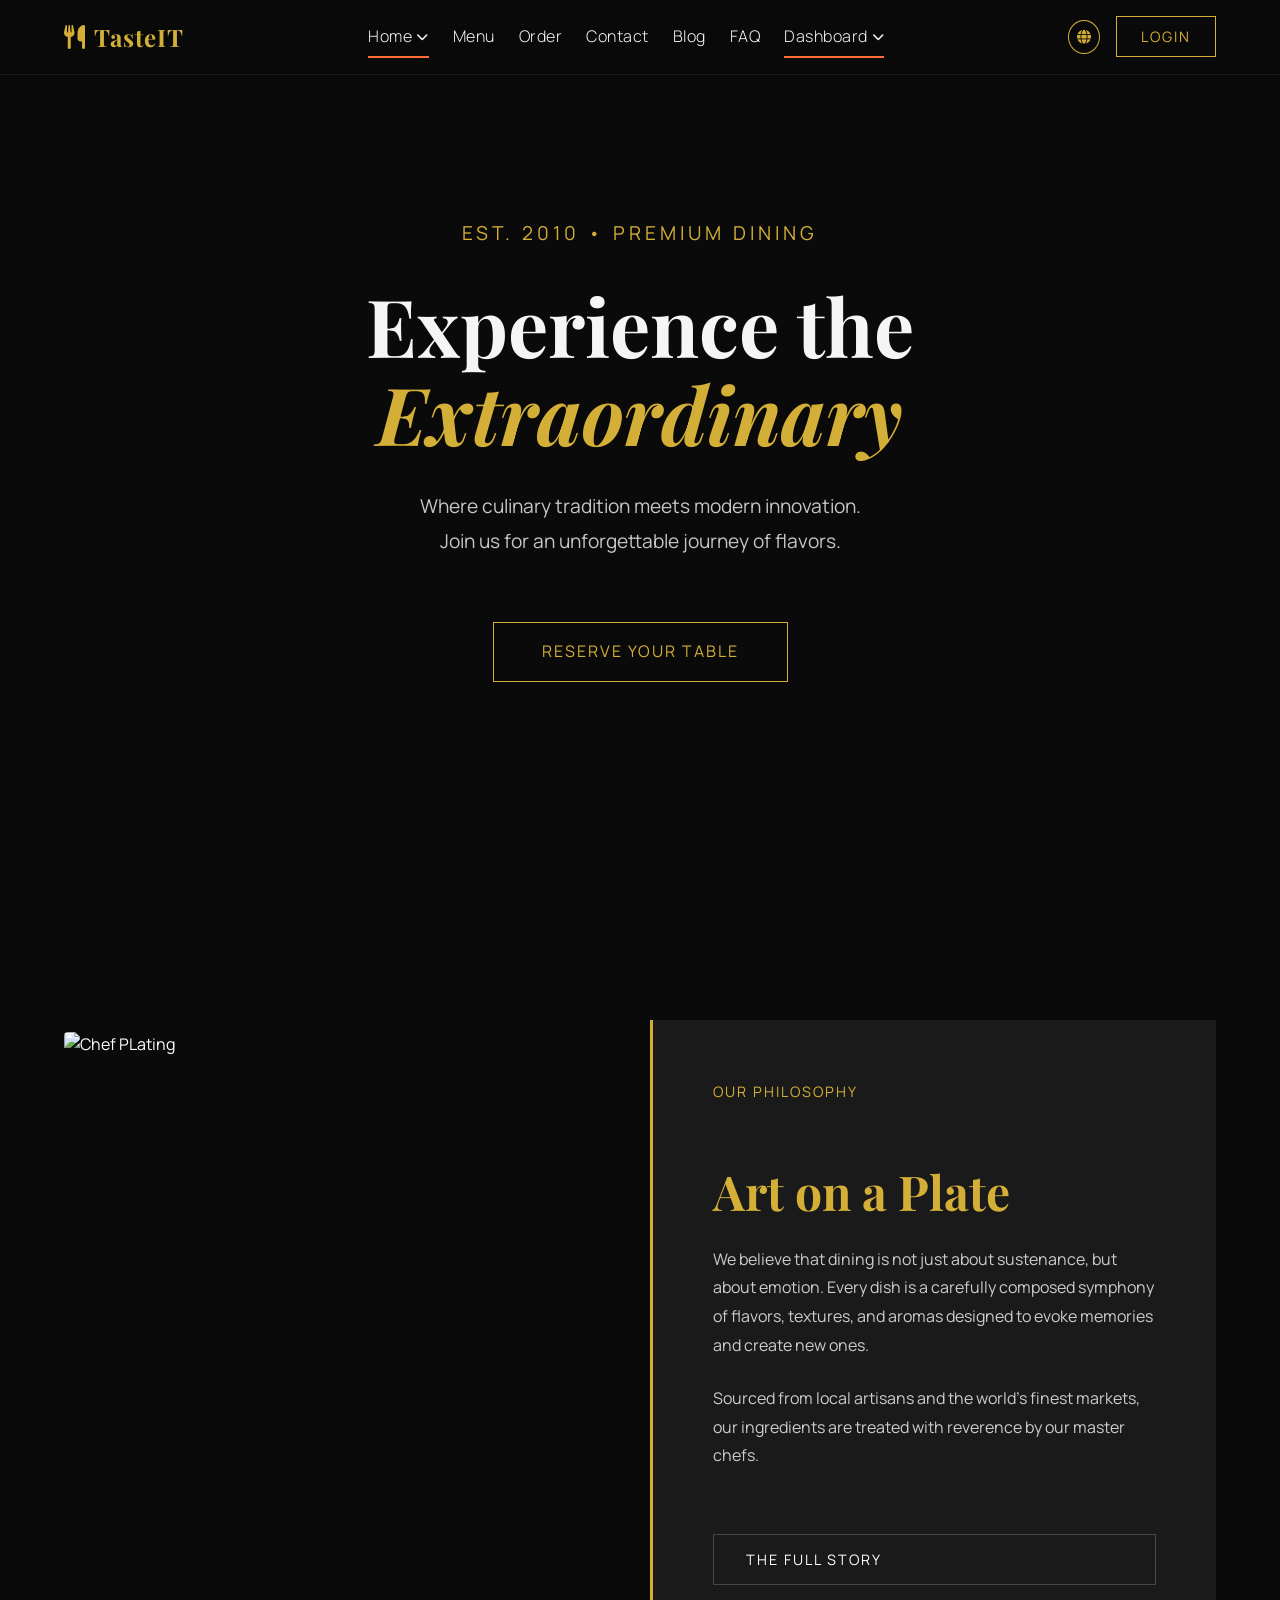
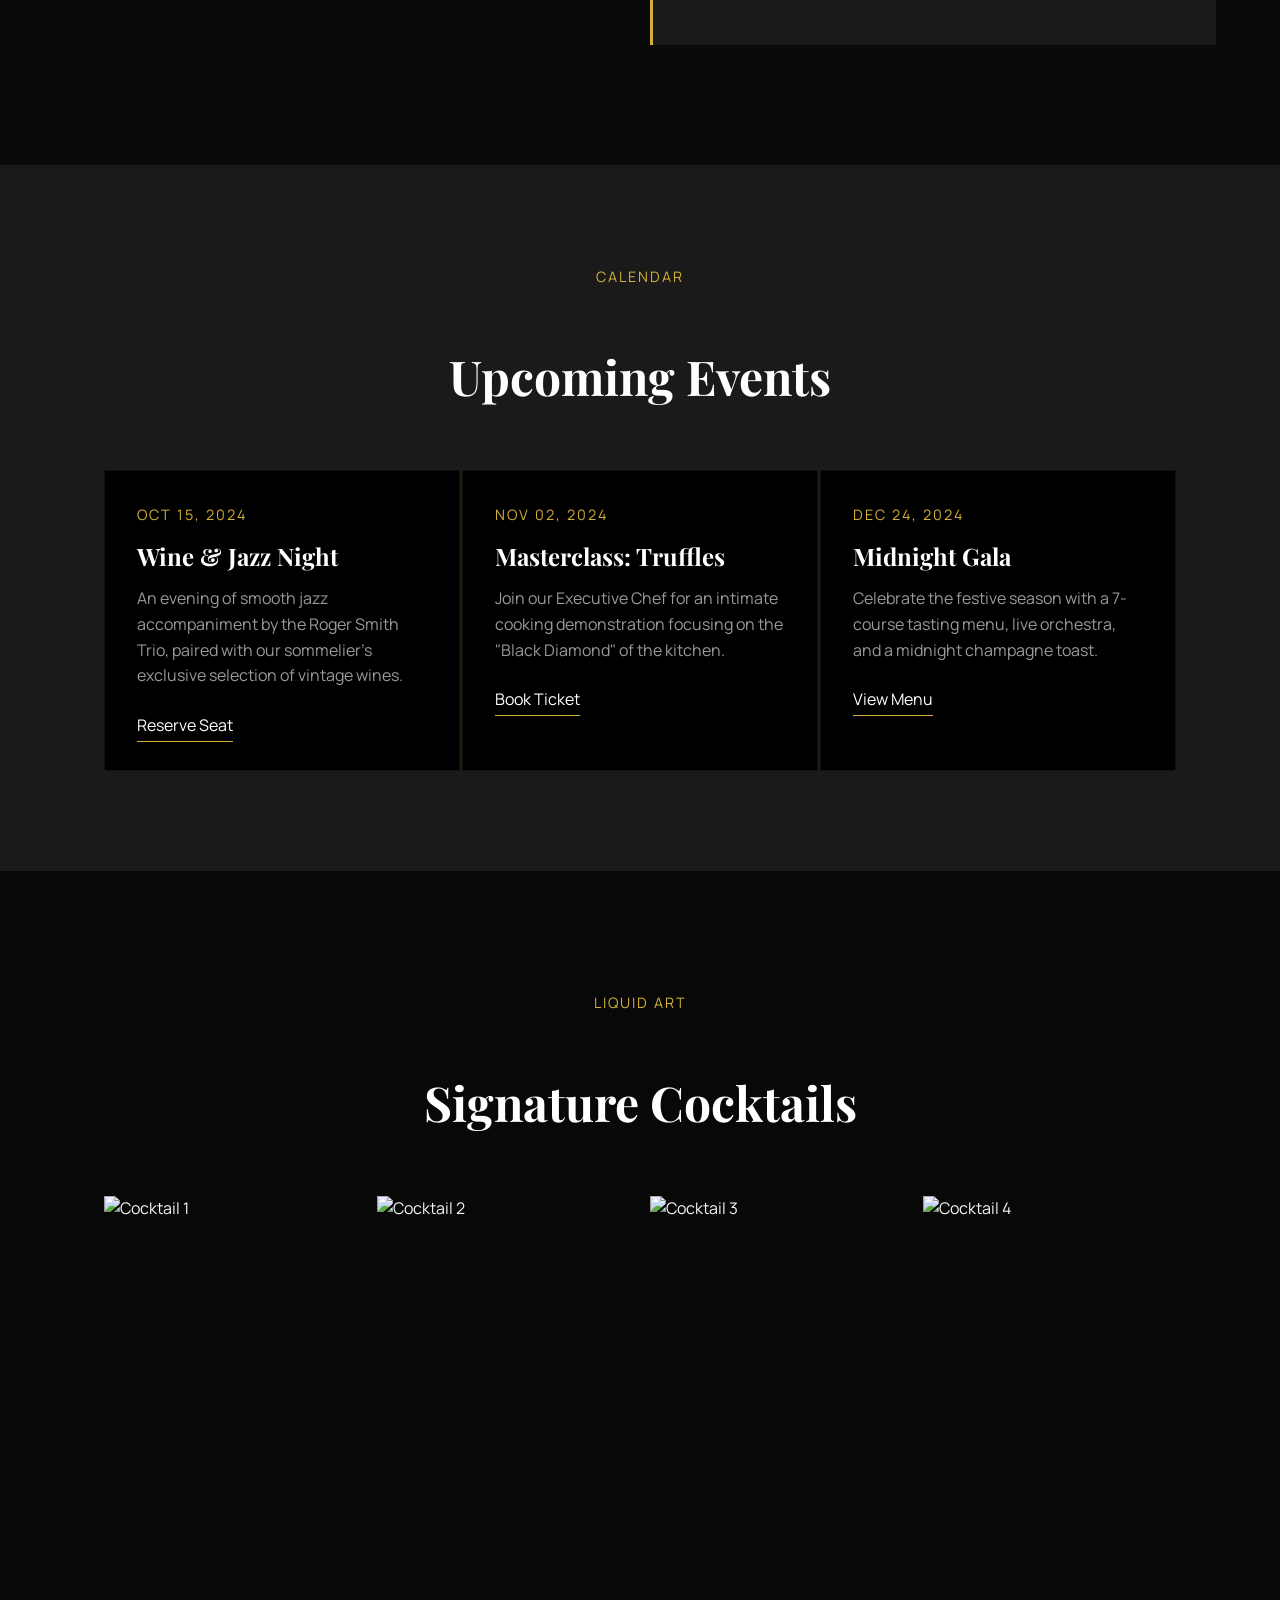
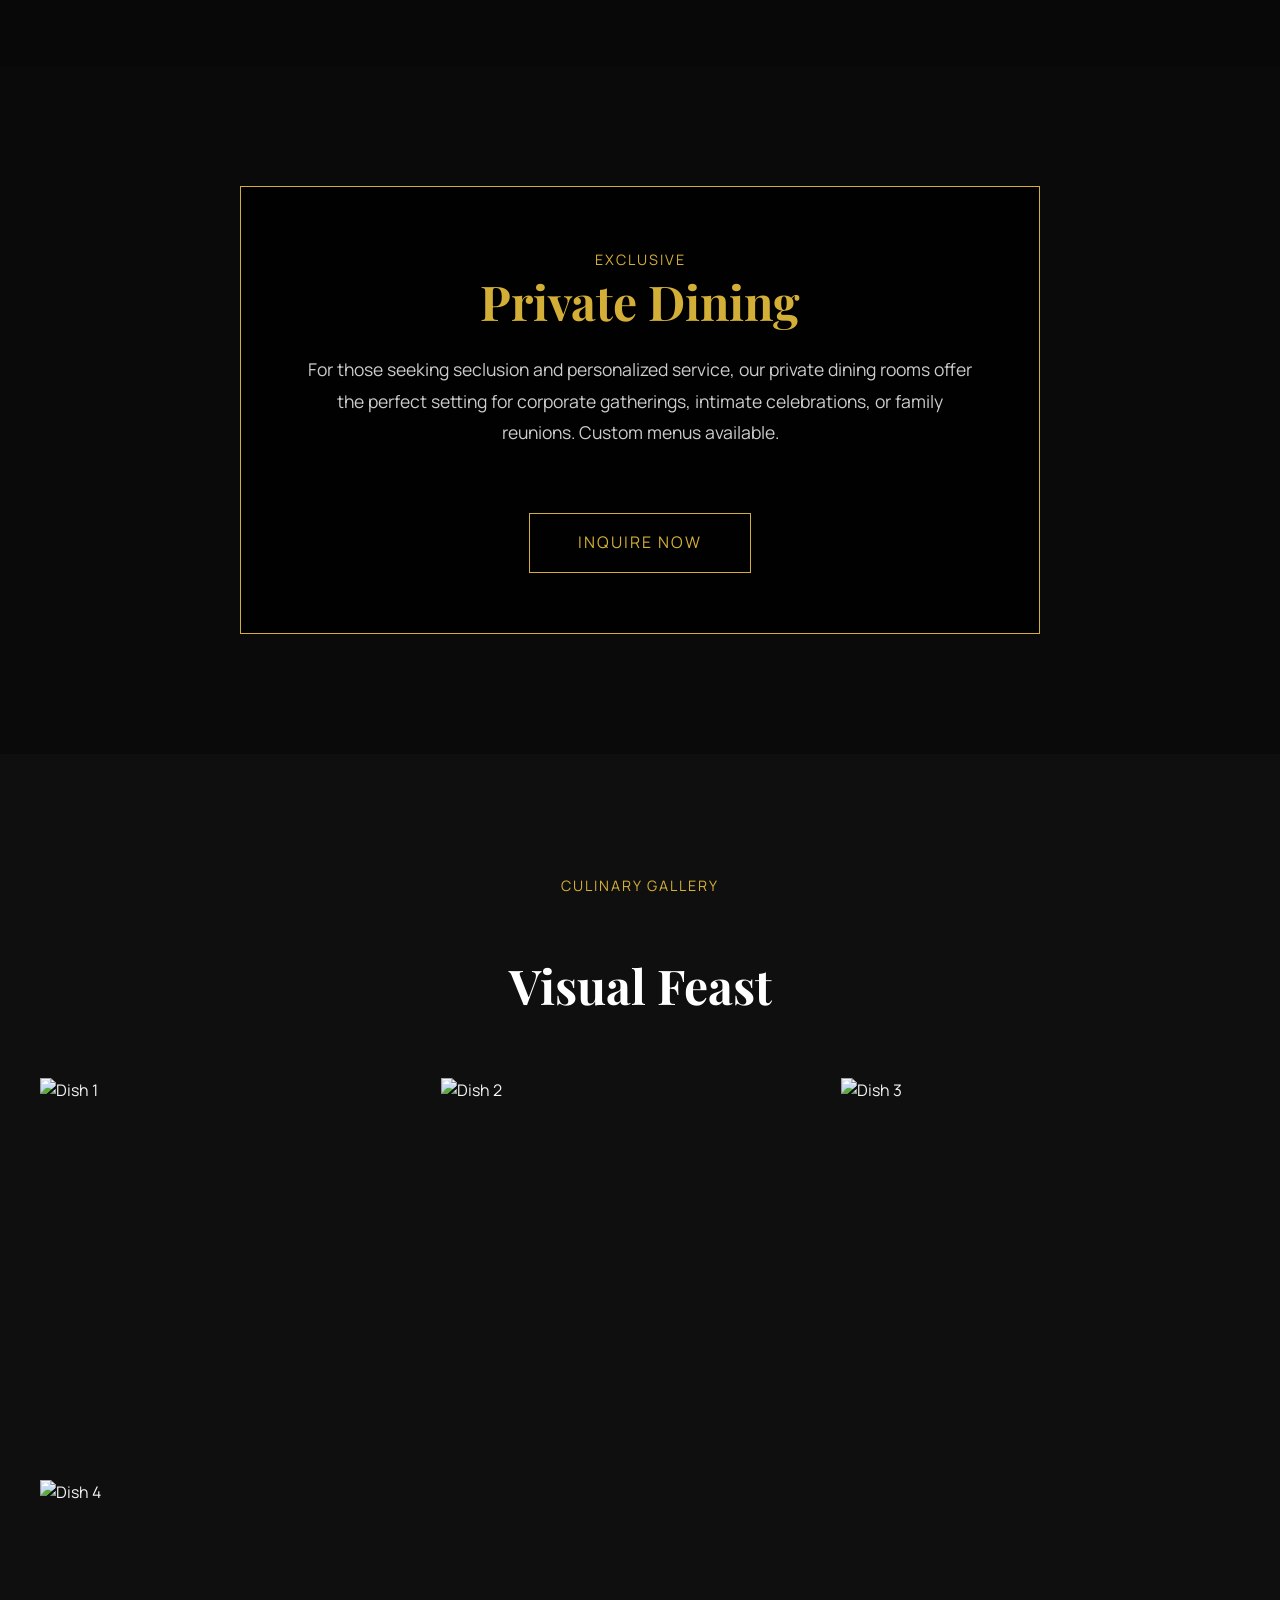
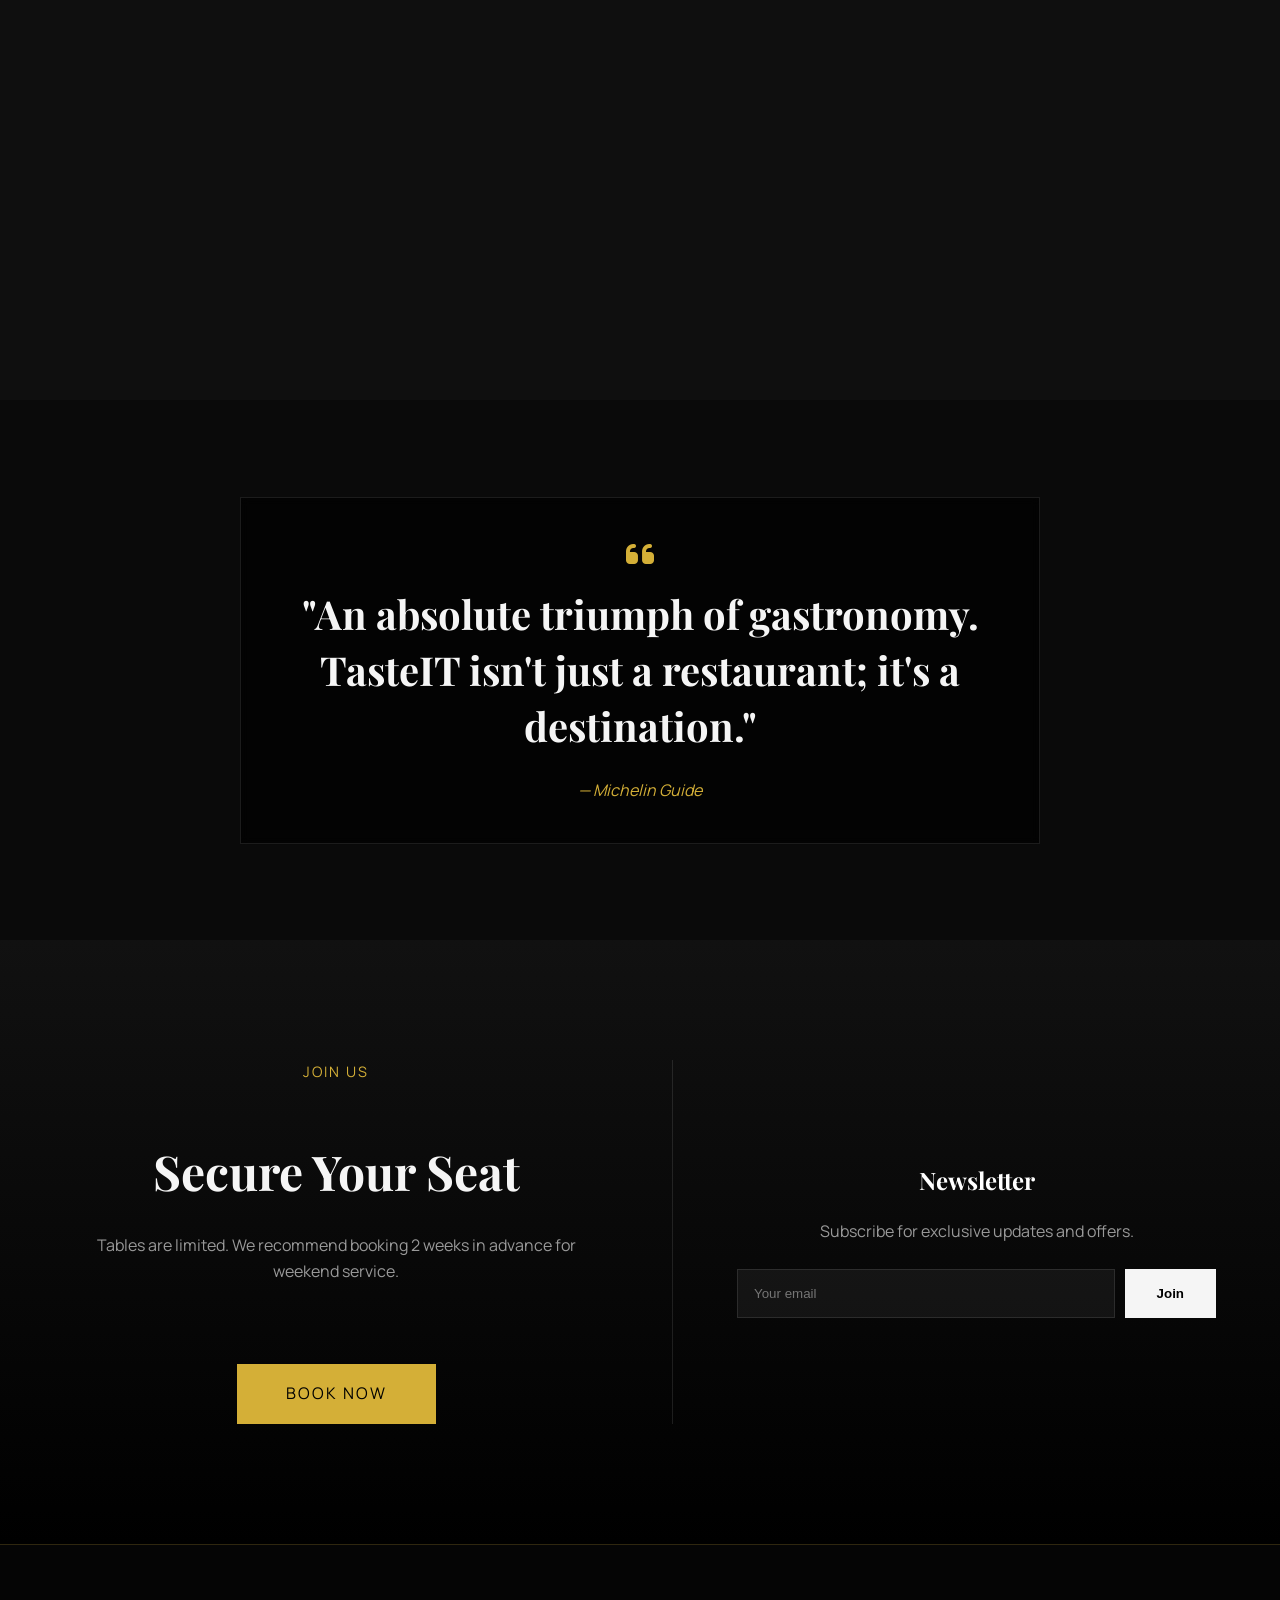
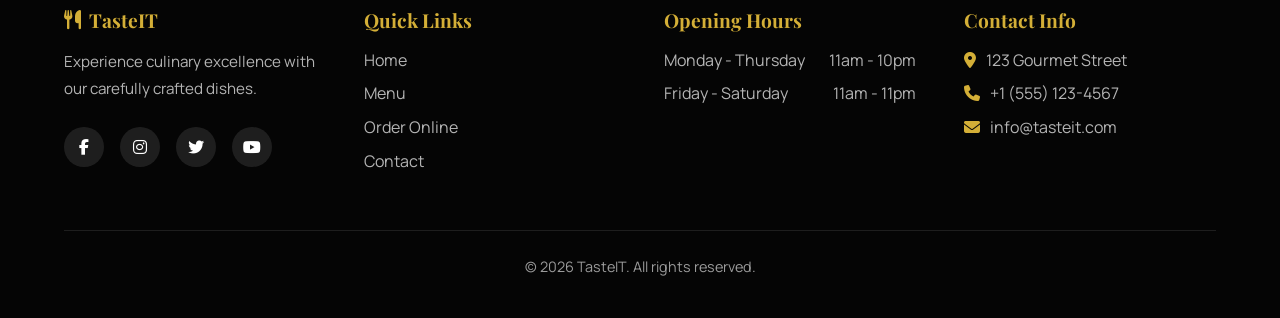
==== commit 23d4de91: "Fix Register RTL layout flip, button logic, and page overflow, plus global site updates" ====
--- a/index.html
+++ b/index.html
@@ -4,501 +4,559 @@
 <head>
     <meta charset="UTF-8">
     <meta name="viewport" content="width=device-width, initial-scale=1.0">
-    <title>TasteIT - Exquisite Culinary Experience</title>
+    <title>TasteIT - Culinary Artistry</title>
 
     <!-- Stylesheets -->
     <link rel="stylesheet" href="css/style.css">
     <link rel="stylesheet" href="https://cdnjs.cloudflare.com/ajax/libs/font-awesome/6.4.0/css/all.min.css">
+    <!-- Google Fonts for Luxury Feel -->
+    <link
+        href="https://fonts.googleapis.com/css2?family=Playfair+Display:ital,wght@0,400;0,700;1,400&family=Manrope:wght@300;400;600&display=swap"
+        rel="stylesheet">
 
     <style>
-        /* Mobile Menu Behavior */
-        #mobileMenu {
-            display: none;
-        }
-
-        #mobileMenu.show {
-            display: block !important;
-        }
-
-        /* Desktop Menu Visibility */
-        @media (min-width: 769px) {
-            #desktopMenu {
-                display: flex !important;
-            }
-
-            #mobileMenuButton {
-                display: none !important;
-            }
-        }
-
-        /* Mobile Menu Button Visibility */
-        @media (max-width: 768px) {
-            #mobileMenuButton {
-                display: block !important;
-            }
-
-            #desktopMenu {
-                display: none !important;
-            }
-        }
-
-        /* Hero Section with Parallax */
-        .hero-section {
+        /* Overrides for Index 2 Only */
+        :root {
+            --lux-gold: #D4AF37;
+            --lux-black: #0a0a0a;
+            --lux-dark-gray: #1a1a1a;
+            --lux-white: #f5f5f5;
+            --font-display: 'Playfair Display', serif;
+            --font-body: 'Manrope', sans-serif;
+
+            /* Theme Variables */
+            --bg-color: var(--lux-black);
+            --text-color: var(--lux-white);
+            --card-bg: var(--lux-dark-gray);
+            --nav-bg: rgba(10, 10, 10, 0.8);
+        }
+
+        /* Light Theme Removed as per request */
+        /* Default to Dark Mode Variables */
+
+        body {
+            background-color: var(--bg-color);
+            font-family: var(--font-body);
+            color: var(--text-color);
+            transition: background-color 0.3s ease, color 0.3s ease;
+        }
+
+        h1,
+        h2,
+        h3,
+        h4,
+        h5,
+        h6 {
+            font-family: var(--font-display);
+        }
+
+        /* Navbar Overrides to blend with dark theme */
+        .navbar {
+            background: var(--nav-bg) !important;
+            backdrop-filter: blur(20px);
+            border-bottom: 1px solid rgba(212, 175, 55, 0.1);
+        }
+
+        .navbar-brand {
+            color: var(--lux-gold) !important;
+            font-family: var(--font-display);
+            letter-spacing: 1px;
+        }
+
+        .navbar-link {
+            color: var(--lux-white) !important;
+            font-weight: 300;
+            letter-spacing: 0.5px;
+        }
+
+        .navbar-link:hover {
+            color: var(--lux-gold) !important;
+        }
+
+        /* Hero Section */
+        .luxury-hero {
+            height: 100vh;
             position: relative;
-            height: 100vh;
             overflow: hidden;
             display: flex;
             align-items: center;
             justify-content: center;
         }
 
-        .hero-bg {
-            position: absolute;
-            top: 0;
-            left: 0;
-            width: 100%;
-            height: 120%;
-            background: linear-gradient(135deg, rgba(255, 107, 53, 0.85), rgba(44, 62, 80, 0.85)),
-                url('https://images.unsplash.com/photo-1551218808-94e220e084d2?w=1920&q=80');
-            background-size: cover;
-            background-position: center;
-            z-index: -1;
-            animation: zoomIn 20s ease-in-out infinite alternate;
-        }
-
-        @keyframes zoomIn {
-            0% {
-                transform: scale(1);
-            }
-
-            100% {
-                transform: scale(1.1);
-            }
-        }
-
-        .hero-content {
-            text-align: center;
-            color: white;
-            z-index: 2;
-            max-width: 800px;
-            padding: 0 var(--spacing-lg);
-        }
-
-        .hero-title {
-            font-size: 4.5rem;
-            font-weight: 800;
-            margin-bottom: var(--spacing-lg);
-            text-shadow: 2px 2px 10px rgba(0, 0, 0, 0.5);
-            animation: fadeInDown 1s ease-out;
-        }
-
-        .hero-subtitle {
-            font-size: 1.5rem;
-            margin-bottom: var(--spacing-2xl);
-            opacity: 0.95;
-            animation: fadeInUp 1s ease-out 0.3s both;
-        }
-
-        .hero-buttons {
-            display: flex;
-            gap: var(--spacing-lg);
-            justify-content: center;
-            flex-wrap: wrap;
-            animation: fadeInUp 1s ease-out 0.6s both;
-        }
-
-        /* Featured Section */
-        .featured-section {
-            padding: var(--spacing-3xl) 0;
-            background: var(--bg-secondary);
-        }
-
-        .section-title {
-            text-align: center;
-            font-size: 3rem;
-            margin-bottom: var(--spacing-md);
-            position: relative;
-            /* display: inline-block; */
-            /* left: 50%; */
-            /* transform: translateX(-50%); */
-        }
-
-        .section-title::after {
-            content: '';
-            position: absolute;
-            bottom: -10px;
-            left: 50%;
-            transform: translateX(-50%);
-            width: 80px;
-            height: 4px;
-            background: linear-gradient(90deg, var(--primary-color), var(--accent-color));
-            border-radius: var(--radius-full);
-        }
-
-        .section-subtitle {
-            text-align: center;
-            color: var(--text-secondary);
-            font-size: 1.2rem;
-            margin-bottom: var(--spacing-2xl);
-        }
-
-        /* Dish Cards */
-        .dish-grid {
-            display: grid;
-            grid-template-columns: repeat(auto-fit, minmax(320px, 1fr));
-            gap: var(--spacing-xl);
-            margin-top: var(--spacing-2xl);
-        }
-
-        .dish-card {
-            position: relative;
-            border-radius: var(--radius-xl);
-            overflow: hidden;
-            box-shadow: var(--shadow-lg);
-            transition: all var(--transition-base);
-            cursor: pointer;
-        }
-
-        .dish-card:hover {
-            transform: translateY(-10px) scale(1.02);
-            box-shadow: var(--shadow-2xl);
-        }
-
-        .dish-image {
-            width: 100%;
-            height: 280px;
-            object-fit: cover;
-            transition: transform var(--transition-slow);
-        }
-
-        .dish-card:hover .dish-image {
-            transform: scale(1.1);
-        }
-
-        .dish-content {
-            padding: var(--spacing-lg);
-            background: var(--bg-primary);
-        }
-
-        .dish-header {
-            display: flex;
-            justify-content: space-between;
-            align-items: center;
-            margin-bottom: var(--spacing-sm);
-        }
-
-        .dish-name {
-            font-size: 1.5rem;
-            font-weight: 700;
-        }
-
-        .dish-price {
-            font-size: 1.5rem;
-            color: var(--primary-color);
-            font-weight: 700;
-        }
-
-        .dish-description {
-            color: var(--text-secondary);
-            margin-bottom: var(--spacing-md);
-        }
-
-        .dish-badge {
-            position: absolute;
-            top: 15px;
-            right: 15px;
-            background: var(--accent-color);
-            color: var(--secondary-dark);
-            padding: var(--spacing-xs) var(--spacing-md);
-            border-radius: var(--radius-full);
-            font-weight: 700;
-            font-size: 0.875rem;
-            box-shadow: var(--shadow-md);
-        }
-
-        /* Stats Section */
-        .stats-section {
-            padding: var(--spacing-3xl) 0;
-            background: linear-gradient(135deg, var(--primary-color), var(--primary-dark));
-            color: white;
-        }
-
-        .stats-grid {
-            display: grid;
-            grid-template-columns: repeat(auto-fit, minmax(200px, 1fr));
-            gap: var(--spacing-xl);
-            text-align: center;
-        }
-
-        .stat-item {
-            padding: var(--spacing-lg);
-        }
-
-        .stat-icon {
-            font-size: 3rem;
-            margin-bottom: var(--spacing-md);
-            opacity: 0.9;
-        }
-
-        .stat-number {
-            font-size: 3rem;
-            font-weight: 800;
-            margin-bottom: var(--spacing-sm);
-        }
-
-        .stat-label {
-            font-size: 1.1rem;
-            opacity: 0.9;
-            text-transform: uppercase;
-            letter-spacing: 1px;
-        }
-
-        /* Gallery Grid */
-        .gallery-grid {
-            display: grid;
-            grid-template-columns: repeat(auto-fit, minmax(250px, 1fr));
-            gap: var(--spacing-md);
-            margin-top: var(--spacing-2xl);
-        }
-
-        .gallery-item {
-            position: relative;
-            overflow: hidden;
-            border-radius: var(--radius-lg);
-            aspect-ratio: 1;
-            cursor: pointer;
-        }
-
-        .gallery-item img {
-            width: 100%;
-            height: 100%;
-            object-fit: cover;
-            transition: transform var(--transition-slow);
-        }
-
-        .gallery-item:hover img {
-            transform: scale(1.15);
-        }
-
-        .gallery-overlay {
+        .hero-video {
             position: absolute;
             top: 0;
             left: 0;
             width: 100%;
             height: 100%;
-            background: linear-gradient(to top, rgba(0, 0, 0, 0.8), transparent);
+            object-fit: cover;
+            opacity: 0.4;
+            transform: scale(1.1);
+            animation: slowZoom 20s infinite alternate;
+        }
+
+        @keyframes slowZoom {
+            from {
+                transform: scale(1);
+            }
+
+            to {
+                transform: scale(1.1);
+            }
+        }
+
+        .hero-content {
+            position: relative;
+            z-index: 2;
+            text-align: center;
+            max-width: 1000px;
+            padding: 0 20px;
+        }
+
+        .hero-supertitle {
+            color: var(--lux-gold);
+            font-size: 1.2rem;
+            letter-spacing: 4px;
+            text-transform: uppercase;
+            margin-bottom: 2rem;
+            display: block;
             opacity: 0;
-            transition: opacity var(--transition-base);
+            animation: fadeUp 1s forwards 0.5s;
+        }
+
+        .hero-title {
+            font-size: 5rem;
+            line-height: 1.1;
+            margin-bottom: 2rem;
+            opacity: 0;
+            animation: fadeUp 1s forwards 0.8s;
+        }
+
+        .hero-title span {
+            font-style: italic;
+            color: var(--lux-gold);
+        }
+
+        .hero-btn {
+            display: inline-block;
+            padding: 1rem 3rem;
+            border: 1px solid var(--lux-gold);
+            color: var(--lux-gold);
+            text-decoration: none;
+            text-transform: uppercase;
+            letter-spacing: 2px;
+            transition: all 0.4s ease;
+            margin-top: 2rem;
+            opacity: 0;
+            animation: fadeUp 1s forwards 1.1s;
+        }
+
+        .hero-btn:hover {
+            background: var(--lux-gold);
+            color: var(--lux-black);
+            box-shadow: 0 0 30px rgba(212, 175, 55, 0.3);
+        }
+
+        @keyframes fadeUp {
+            from {
+                transform: translateY(30px);
+                opacity: 0;
+            }
+
+            to {
+                transform: translateY(0);
+                opacity: 1;
+            }
+        }
+
+        /* Section Layouts */
+        .section-lux {
+            padding: 120px 0;
+            position: relative;
+        }
+
+        .section-title-lux {
+            font-size: 3rem;
+            text-align: center;
+            margin-bottom: 1rem;
+        }
+
+        .section-subtitle-lux {
+            text-align: center;
+            color: var(--lux-gold);
+            font-family: var(--font-body);
+            letter-spacing: 2px;
+            text-transform: uppercase;
+            margin-bottom: 60px;
+            font-size: 0.9rem;
+        }
+
+        /* Floating Cards Menu */
+        .menu-showcase {
+            display: grid;
+            grid-template-columns: repeat(12, 1fr);
+            gap: 20px;
+            align-items: center;
+        }
+
+        .menu-img-large {
+            grid-column: 1 / 7;
+            /* Half width - No Overlap */
+            grid-row: 1;
+            /* Force row 1 */
+            height: 600px;
+            object-fit: cover;
+            width: 100%;
+            border-radius: 4px;
+            filter: grayscale(20%) contrast(1.1);
+            transition: all 0.5s ease;
+        }
+
+        .menu-content {
+            grid-column: 7 / 13;
+            /* Half width - No Overlap */
+            grid-row: 1;
+            /* Force row 1 */
+            background: var(--card-bg);
+            padding: 60px;
+            z-index: 2;
+            margin-top: 0;
+            /* Remove overlap margin */
+            border-left: 3px solid var(--lux-gold);
+            box-shadow: none;
+            /* Clean look */
             display: flex;
-            align-items: flex-end;
-            padding: var(--spacing-lg);
-            color: white;
-        }
-
-        .gallery-item:hover .gallery-overlay {
-            opacity: 1;
-        }
-
-        /* Testimonials */
-        .testimonial-slider {
+            flex-direction: column;
+            justify-content: center;
+        }
+
+        /* RTL Layout Flip */
+        [dir="rtl"] .menu-img-large {
+            grid-column: 7 / 13;
+            /* Swap to Right */
+        }
+
+        [dir="rtl"] .menu-content {
+            grid-column: 1 / 7;
+            /* Swap to Left */
+            border-left: none;
+            border-right: 3px solid var(--lux-gold);
+        }
+
+        /* Gold Grid Gallery */
+        .gold-grid {
             display: grid;
             grid-template-columns: repeat(auto-fit, minmax(300px, 1fr));
-            gap: var(--spacing-xl);
-            margin-top: var(--spacing-2xl);
-        }
-
-        .testimonial-card {
-            background: var(--bg-primary);
-            padding: var(--spacing-xl);
-            border-radius: var(--radius-xl);
-            box-shadow: var(--shadow-lg);
+            gap: 2px;
+            gap: 2px;
+            padding: 0 40px;
+        }
+
+        @media (max-width: 1200px) {
+            .gold-grid {
+                grid-template-columns: repeat(2, 1fr);
+            }
+        }
+
+        .gold-item {
             position: relative;
-            transition: all var(--transition-base);
-        }
-
-        .testimonial-card:hover {
-            transform: translateY(-5px);
-            box-shadow: var(--shadow-2xl);
-        }
-
-        .testimonial-quote {
-            font-size: 3rem;
-            color: var(--primary-color);
-            opacity: 0.3;
+            height: 400px;
+            overflow: hidden;
+
+        }
+
+        .gold-item img {
+            width: 100%;
+            height: 100%;
+            object-fit: cover;
+            transition: transform 0.6s ease;
+        }
+
+        .gold-item:hover img {
+            transform: scale(1.1);
+        }
+
+        .gold-overlay {
             position: absolute;
-            top: 20px;
-            left: 20px;
-        }
-
-        .testimonial-text {
-            font-style: italic;
-            margin-bottom: var(--spacing-lg);
-            position: relative;
-            z-index: 1;
-            line-height: 1.8;
-        }
-
-        .testimonial-author {
-            display: flex;
-            align-items: center;
-            gap: var(--spacing-md);
-        }
-
-        .testimonial-avatar {
-            width: 60px;
-            height: 60px;
-            border-radius: 50%;
-            object-fit: cover;
-            border: 3px solid var(--primary-color);
-        }
-
-        .testimonial-info h4 {
-            margin: 0;
-            font-size: 1.1rem;
-        }
-
-        .testimonial-info p {
-            margin: 0;
-            color: var(--text-secondary);
-            font-size: 0.9rem;
-        }
-
-        .testimonial-stars {
-            color: var(--accent-color);
-            margin-bottom: var(--spacing-sm);
-        }
-
-        /* Newsletter */
-        .newsletter-section {
-            padding: var(--spacing-3xl) 0;
-            background: var(--bg-secondary);
-        }
-
-        .newsletter-content {
-            max-width: 600px;
-            margin: 0 auto;
-            text-align: center;
-        }
-
-        .newsletter-form {
-            display: flex;
-            gap: var(--spacing-md);
-            margin-top: var(--spacing-xl);
-        }
-
-        .newsletter-input {
-            flex: 1;
-            padding: var(--spacing-md) var(--spacing-lg);
-            border: 2px solid var(--border-color);
-            border-radius: var(--radius-full);
-            font-size: 1rem;
-            background: var(--bg-primary);
-            color: var(--text-primary);
-        }
-
-        .newsletter-input:focus {
-            outline: none;
-            border-color: var(--primary-color);
-        }
-
-        /* Footer */
-        .footer {
-            background: var(--secondary-dark);
-            color: white;
-            padding: var(--spacing-3xl) 0 var(--spacing-lg);
-        }
-
-        .footer-grid {
-            display: grid;
-            grid-template-columns: repeat(auto-fit, minmax(250px, 1fr));
-            gap: var(--spacing-2xl);
-            margin-bottom: var(--spacing-2xl);
-        }
-
-        .footer-section h3 {
-            color: var(--primary-color);
-            margin-bottom: var(--spacing-lg);
-        }
-
-        .footer-links {
-            list-style: none;
-        }
-
-        .footer-links li {
-            margin-bottom: var(--spacing-sm);
-        }
-
-        .footer-links a {
-            color: rgba(255, 255, 255, 0.7);
-            transition: color var(--transition-fast);
-        }
-
-        .footer-links a:hover {
-            color: var(--primary-color);
-        }
-
-        .social-links {
-            display: flex;
-            gap: var(--spacing-md);
-            margin-top: var(--spacing-md);
-        }
-
-        .social-link {
-            width: 40px;
-            height: 40px;
-            border-radius: 50%;
-            background: rgba(255, 255, 255, 0.1);
+            inset: 0;
+            background: rgba(0, 0, 0, 0.6);
             display: flex;
             align-items: center;
             justify-content: center;
-            transition: all var(--transition-base);
-        }
-
-        .social-link:hover {
-            background: var(--primary-color);
-            transform: translateY(-3px);
-        }
-
-        .footer-bottom {
+            opacity: 0;
+            transition: opacity 0.4s ease;
+            border: 1px solid var(--lux-gold);
+            margin: 10px;
+        }
+
+        .gold-item:hover .gold-overlay {
+            opacity: 1;
+        }
+
+        /* Parallax Story */
+        .parallax-section {
+            background-attachment: fixed;
+            background-position: center;
+            background-repeat: no-repeat;
+            background-size: cover;
+            height: 60vh;
+            display: flex;
+            align-items: center;
+            justify-content: center;
+            position: relative;
+        }
+
+        .parallax-overlay {
+            background: rgba(0, 0, 0, 0.7);
+            padding: 40px;
+            border: 1px solid rgba(255, 255, 255, 0.1);
+            backdrop-filter: blur(5px);
             text-align: center;
-            padding-top: var(--spacing-lg);
-            border-top: 1px solid rgba(255, 255, 255, 0.1);
-            color: rgba(255, 255, 255, 0.6);
+            max-width: 800px;
+        }
+
+        /* Footer Override */
+        .footer {
+            background: #050505 !important;
+            border-top: 1px solid rgba(212, 175, 55, 0.2);
+        }
+
+        body:not(.dark) .footer {
+            background: #1a1a1a !important;
+            /* Keep footer dark in light mode for contrast, or make it light? Usually luxury footers are dark. */
+        }
+
+        .footer h3 {
+            color: var(--lux-gold);
         }
 
         /* Responsive */
+        @media (max-width: 968px) {
+            .hero-title {
+                font-size: 3rem;
+            }
+
+            .menu-img-large {
+                grid-column: 1 / -1 !important;
+                /* Full width */
+                grid-row: auto !important;
+                /* Stack vertically */
+                height: 300px;
+                /* Reduced height for mobile */
+                width: 100%;
+            }
+
+            .menu-content {
+                grid-column: 1 / -1 !important;
+                /* Full width */
+                grid-row: auto !important;
+                /* Stack vertically */
+                margin-top: 0 !important;
+                /* Remove overlap margin */
+                margin-left: 0 !important;
+                margin-right: 0 !important;
+                padding: 40px 20px !important;
+                border-left: none !important;
+                border: 1px solid var(--lux-gold);
+                /* Add border for mobile */
+            }
+
+            .gold-grid {
+                padding: 0;
+            }
+        }
+
+        /* Mobile Menu */
+        #mobileMenu.show {
+            display: block !important;
+        }
+
+        @media (min-width: 769px) {
+            #mobileMenuButton {
+                display: none !important;
+            }
+
+            #desktopMenu {
+                display: flex !important;
+            }
+        }
+
         @media (max-width: 768px) {
-            .hero-title {
-                font-size: 2.5rem;
-            }
-
-            .hero-subtitle {
-                font-size: 1.2rem;
-            }
-
-            .hero-buttons {
-                flex-direction: column;
-                align-items: center;
-            }
-
-            .section-title {
-                font-size: 2rem;
-            }
-
-            .newsletter-form {
-                flex-direction: column;
-            }
+            #mobileMenuButton {
+                display: block !important;
+            }
+
+            #desktopMenu {
+                display: none !important;
+            }
+
+            /* Mobile Footer Grid for Home 2 - Force 2 Columns */
+            body .footer .footer-grid {
+                display: grid !important;
+                grid-template-columns: repeat(2, 1fr) !important;
+                gap: 1.5rem !important;
+                text-align: center;
+            }
+
+            /* Ensure Social Links centered */
+            .social-links {
+                justify-content: center !important;
+            }
+
+            .footer-section h3 {
+                justify-content: center;
+            }
+
+            .footer-section li {
+                justify-content: center !important;
+            }
+        }
+
+        /* RTL Overrides for Luxury Theme - MIRRORING */
+        /* Complete Layout Flip */
+        [dir="rtl"] .menu-showcase {
+            direction: rtl;
+            /* Grid columns are 1-12 from right to left in RTL if direction is set? 
+               No, grid lines are usually physical. But 'direction: rtl' on container flips the Explicit Grid?
+               Yes, CSS Grid respects writing mode. So column 1 starts at the right.
+               So we DON'T need to swap grid-column numbers if we set direction: rtl on the grid container!
+            */
+        }
+
+        /* 
+           However, I previously added specific overrides that might conflict. 
+           The user wants "Change to left and right entirely". 
+           Let's rely on native RTL behavior.
+        */
+        [dir="rtl"] .menu-content {
+            border-left: none;
+            border-right: 3px solid var(--lux-gold);
+            box-shadow: 20px 20px 60px rgba(0, 0, 0, 0.5);
+            /* Shadow might need flipping direction */
+        }
+
+        [dir="rtl"] .hero-title,
+        [dir="rtl"] .section-title-lux,
+        [dir="rtl"] .section-subtitle-lux,
+        [dir="rtl"] .hero-content,
+        [dir="rtl"] .menu-content h2,
+        [dir="rtl"] .menu-content p,
+        [dir="rtl"] .menu-content .section-subtitle-lux {
+            text-align: right !important;
+        }
+
+        /* Removed empty ruleset for linter compliance */
+
+        /* New Sections Styles */
+        /* New Sections Styles */
+        .events-section {
+            background: var(--card-bg);
+            padding: 100px 0;
+        }
+
+        /* Navbar RTL Explicit Flip */
+        [dir="rtl"] .navbar .flex {
+            /* Normalized Flex Behavior for RTL */
+            flex-direction: row;
+        }
+
+        [dir="rtl"] .navbar-brand {
+            margin-left: 20px;
+            margin-right: 0;
+        }
+
+        [dir="rtl"] .navbar-nav {
+            margin: 0 auto;
+            flex-direction: row-reverse !important;
+            /* Dashboard First (Right), Home Last (Left) */
+        }
+
+        /* Explicitly reorder items */
+        [dir="rtl"] .navbar-nav li:nth-child(1) {
+            order: 7;
+        }
+
+        [dir="rtl"] .navbar-nav li:nth-child(2) {
+            order: 6;
+        }
+
+        [dir="rtl"] .navbar-nav li:nth-child(3) {
+            order: 5;
+        }
+
+        [dir="rtl"] .navbar-nav li:nth-child(4) {
+            order: 4;
+        }
+
+        [dir="rtl"] .navbar-nav li:nth-child(5) {
+            order: 3;
+        }
+
+        [dir="rtl"] .navbar-nav li:nth-child(6) {
+            order: 2;
+        }
+
+        [dir="rtl"] .navbar-nav li:nth-child(7) {
+            order: 1;
+        }
+
+        /* Ensure dropdown arrows match direction if needed, but row-reverse usually handles item order */
+
+        .event-card {
+            background: #000;
+            color: white;
+            /* Default dark */
+            border: 1px solid rgba(212, 175, 55, 0.1);
+            padding: 2rem;
+            transition: all 0.3s ease;
+            position: relative;
+            overflow: hidden;
+        }
+
+        .event-card:hover {
+            border-color: var(--lux-gold);
+            transform: translateY(-10px);
+        }
+
+        .event-date {
+            color: var(--lux-gold);
+            font-size: 0.9rem;
+            text-transform: uppercase;
+            letter-spacing: 2px;
+            margin-bottom: 1rem;
+            display: block;
+        }
+
+        .event-title {
+            font-size: 1.5rem;
+            color: white;
+            margin-bottom: 1rem;
+        }
+
+        .private-dining-section {
+            padding: 120px 0;
+            background: url('https://images.unsplash.com/photo-1544148103-0773bf10d330?w=1920&q=80') center/cover fixed;
+            position: relative;
+        }
+
+        .private-overlay {
+            background: rgba(0, 0, 0, 0.85);
+            padding: 60px;
+            border: 1px solid var(--lux-gold);
+            max-width: 800px;
+            margin: 0 auto;
+            text-align: center;
         }
     </style>
 </head>
 
 <body>
-    <!-- Navbar -->
+    <!-- Navbar (Preserved Functionality) -->
     <nav class="navbar">
         <div class="container">
             <div class="flex justify-between items-center" style="padding: 1rem 0;">
                 <div class="navbar-brand">
-                    <i class="fas fa-utensils"></i>
+                    <i class="fas fa-utensils" style="color: var(--lux-gold)"></i>
                     TasteIT
                 </div>
 
@@ -510,8 +568,8 @@
                             <i class="fas fa-chevron-down dropdown-icon"></i>
                         </a>
                         <div class="dropdown-menu">
-                            <a href="index.html" class="dropdown-item">Home 1</a>
-                            <a href="index2.html" class="dropdown-item">Home 2</a>
+                            <a href="home1.html" class="dropdown-item">Home 1</a>
+                            <a href="index.html" class="dropdown-item">Home 2</a>
                         </div>
                     </li>
                     <li><a href="menu.html" class="navbar-link">Menu</a></li>
@@ -532,25 +590,20 @@
                 </ul>
 
                 <!-- Action Buttons -->
+
                 <div class="flex items-center gap-md">
-                    <!-- Theme Toggle -->
-                    <button id="themeToggle" class="theme-toggle" aria-label="Toggle theme"
-                        style="width: 50px; height: 26px; background: var(--border-color); border-radius: 13px; border: none; cursor: pointer; position: relative;">
-                        <span class="theme-toggle-slider"
-                            style="position: absolute; top: 3px; left: 3px; width: 20px; height: 20px; background: white; border-radius: 50%; transition: transform 0.3s;"></span>
-                    </button>
 
                     <button id="rtlToggle" class="btn-sm"
-                        style="background: transparent; border: 2px solid var(--border-color); border-radius: var(--radius-full); padding: 0.5rem; cursor: pointer; color: var(--text-primary);">
+                        style="background: transparent; border: 1px solid var(--lux-gold); border-radius: 50%; padding: 0.5rem; cursor: pointer; color: var(--lux-gold);">
                         <i class="fas fa-globe"></i>
                     </button>
 
-                    <!-- Login Button -->
-                    <a href="login.html" class="btn btn-primary btn-sm">Login</a>
+                    <a href="login.html" class="hero-btn"
+                        style="margin-top: 0; padding: 0.5rem 1.5rem; font-size: 0.9rem;">Login</a>
 
                     <!-- Mobile Menu Button -->
                     <button id="mobileMenuButton" class="btn-sm"
-                        style="background: transparent; border: 2px solid var(--border-color); border-radius: var(--radius-md); padding: 0.5rem; cursor: pointer; display: none;">
+                        style="background: transparent; border: 1px solid var(--lux-gold); border-radius: 4px; padding: 0.5rem; cursor: pointer; display: none; color: var(--lux-gold);">
                         <i class="fas fa-bars"></i>
                     </button>
                 </div>
@@ -559,397 +612,277 @@
 
         <!-- Mobile Menu -->
         <div id="mobileMenu" class="hidden"
-            style="background: var(--bg-primary); border-top: 1px solid var(--border-color); padding: var(--spacing-lg); display: none;">
+            style="background: var(--lux-black); border-top: 1px solid var(--lux-gold); padding: 2rem; display: none;">
             <ul style="list-style: none;">
-                <li style="margin-bottom: var(--spacing-sm);"><a href="index.html" class="navbar-link">Home 1</a></li>
-                <li style="margin-bottom: var(--spacing-sm);"><a href="index2.html" class="navbar-link">Home 2</a></li>
-                <li style="margin-bottom: var(--spacing-sm);"><a href="menu.html" class="navbar-link">Menu</a></li>
-                <li style="margin-bottom: var(--spacing-sm);"><a href="order.html" class="navbar-link">Order</a></li>
-                <li style="margin-bottom: var(--spacing-sm);"><a href="contact.html" class="navbar-link">Contact</a>
+                <li style="margin-bottom: 1rem;"><a href="home1.html" class="navbar-link">Home 1</a></li>
+                <li style="margin-bottom: 1rem;"><a href="index.html" class="navbar-link">Home 2</a></li>
+                <li style="margin-bottom: 1rem;"><a href="menu.html" class="navbar-link">Menu</a></li>
+                <li style="margin-bottom: 1rem;"><a href="order.html" class="navbar-link">Order</a></li>
+                <li style="margin-bottom: 1rem;"><a href="contact.html" class="navbar-link">Contact</a></li>
+                <li style="margin-bottom: 1rem;"><a href="blog.html" class="navbar-link">Blog</a></li>
+                <li style="margin-bottom: 1rem;"><a href="faq.html" class="navbar-link">FAQ</a></li>
+                <li style="margin-bottom: 1rem;"><a href="user-dashboard.html" class="navbar-link">User Dashboard</a>
                 </li>
-                <li style="margin-bottom: var(--spacing-sm);"><a href="blog.html" class="navbar-link">Blog</a></li>
-                <li style="margin-bottom: var(--spacing-sm);"><a href="faq.html" class="navbar-link">FAQ</a></li>
-                <li style="margin-bottom: var(--spacing-sm);"><a href="user-dashboard.html" class="navbar-link">User
-                        Dashboard</a></li>
-                <li style="margin-bottom: var(--spacing-sm);"><a href="admin-dashboard.html" class="navbar-link">Admin
-                        Dashboard</a></li>
             </ul>
         </div>
     </nav>
 
-    <!-- Hero Section -->
-    <section class="hero-section">
-        <div class="hero-bg" data-parallax="0.5"></div>
+    <!-- Luxury Hero -->
+    <section class="luxury-hero">
+        <video autoplay muted loop class="hero-video"
+            poster="https://images.unsplash.com/photo-1517248135467-4c7edcad34c4?w=1920&q=80">
+            <source src="#" type="video/mp4">
+        </video>
         <div class="hero-content">
-            <h1 class="hero-title">Experience Culinary Excellence</h1>
-            <p class="hero-subtitle">Where every dish tells a story of passion, flavor, and artistry</p>
-            <div class="hero-buttons">
-                <a href="menu.html" class="btn btn-primary btn-lg">Explore Menu</a>
-                <a href="order.html" class="btn btn-outline btn-lg"
-                    style="background: transparent; border: 2px solid white; color: white;">Order Now</a>
-            </div>
+            <span class="hero-supertitle">Est. 2010 • Premium Dining</span>
+            <h1 class="hero-title">Experience the<br><span>Extraordinary</span></h1>
+            <p style="font-size: 1.2rem; margin-bottom: 2rem; opacity: 0.8; line-height: 1.8;">
+                Where culinary tradition meets modern innovation. <br>Join us for an unforgettable journey of flavors.
+            </p>
+            <a href="#reservation" class="hero-btn">Reserve Your Table</a>
         </div>
     </section>
 
-    <!-- Stats Section -->
-    <section class="stats-section">
+    <!-- Our Story Parallax -->
+    <section class="section-lux" style="background: var(--lux-black);">
         <div class="container">
-            <div class="stats-grid">
-                <div class="stat-item scroll-reveal">
-                    <div class="stat-icon"><i class="fas fa-award"></i></div>
-                    <div class="stat-number" data-counter="15" data-suffix="+">0</div>
-                    <div class="stat-label">Awards Won</div>
-                </div>
-                <div class="stat-item scroll-reveal">
-                    <div class="stat-icon"><i class="fas fa-users"></i></div>
-                    <div class="stat-number" data-counter="50000" data-suffix="+">0</div>
-                    <div class="stat-label">Happy Customers</div>
-                </div>
-                <div class="stat-item scroll-reveal">
-                    <div class="stat-icon"><i class="fas fa-utensils"></i></div>
-                    <div class="stat-number" data-counter="200" data-suffix="+">0</div>
-                    <div class="stat-label">Dishes</div>
-                </div>
-                <div class="stat-item scroll-reveal">
-                    <div class="stat-icon"><i class="fas fa-star"></i></div>
-                    <div class="stat-number" data-counter="4.9" data-suffix="+">0</div>
-                    <div class="stat-label">Rating</div>
+            <div class="menu-showcase">
+                <img src="https://images.unsplash.com/photo-1559339352-11d035aa65de?w=1000&q=80" alt="Chef PLating"
+                    class="menu-img-large">
+                <div class="menu-content scroll-reveal">
+                    <span class="section-subtitle-lux" style="text-align: left; display: block;">Our Philosophy</span>
+                    <h2 class="section-title-lux"
+                        style="text-align: left; margin-bottom: 1.5rem; color: var(--lux-gold);">Art on a Plate</h2>
+                    <p style="margin-bottom: 1.5rem; line-height: 1.8; color: #ccc;">
+                        We believe that dining is not just about sustenance, but about emotion. Every dish is a
+                        carefully composed symphony of flavors, textures, and aromas designed to evoke memories and
+                        create new ones.
+                    </p>
+                    <p style="margin-bottom: 2rem; line-height: 1.8; color: #ccc;">
+                        Sourced from local artisans and the world's finest markets, our ingredients are treated with
+                        reverence by our master chefs.
+                    </p>
+                    <a href="about.html" class="hero-btn"
+                        style="border-color: rgba(255,255,255,0.2); color: white; padding: 0.8rem 2rem; font-size: 0.9rem;">The
+                        Full Story</a>
                 </div>
             </div>
         </div>
     </section>
 
-    <!-- Featured Dishes -->
-    <section class="featured-section">
+    <!-- Upcoming Events Section -->
+    <section class="events-section">
         <div class="container">
-            <h2 class="section-title">Signature Creations</h2>
-            <p class="section-subtitle">Handcrafted dishes that define our culinary identity</p>
-
-            <div class="dish-grid">
-                <div class="dish-card scroll-reveal">
-                    <span class="dish-badge">Chef's Special</span>
-                    <img src="https://images.unsplash.com/photo-1565299624946-b28f40a0ae38?w=800&q=80"
-                        alt="Truffle Risotto" class="dish-image">
-                    <div class="dish-content">
-                        <div class="dish-header">
-                            <h3 class="dish-name">Truffle Risotto</h3>
-                            <span class="dish-price">$32</span>
-                        </div>
-                        <p class="dish-description">Creamy Arborio rice with black truffle, parmesan, and wild mushrooms
-                        </p>
-                        <button class="btn btn-primary" style="width: 100%;">Add to Cart</button>
-                    </div>
-                </div>
-
-                <div class="dish-card scroll-reveal">
-                    <span class="dish-badge">Popular</span>
-                    <img src="https://images.unsplash.com/photo-1606755962773-d324e0a13086?w=800&q=80"
-                        alt="Grilled Salmon" class="dish-image">
-                    <div class="dish-content">
-                        <div class="dish-header">
-                            <h3 class="dish-name">Grilled Salmon</h3>
-                            <span class="dish-price">$38</span>
-                        </div>
-                        <p class="dish-description">Wild-caught Atlantic salmon with lemon herb butter and seasonal
-                            vegetables</p>
-                        <button class="btn btn-primary" style="width: 100%;">Add to Cart</button>
-                    </div>
-                </div>
-
-                <div class="dish-card scroll-reveal">
-                    <span class="dish-badge">New</span>
-                    <img src="https://images.unsplash.com/photo-1544025162-d76694265947?w=800&q=80" alt="Wagyu Steak"
-                        class="dish-image">
-                    <div class="dish-content">
-                        <div class="dish-header">
-                            <h3 class="dish-name">Wagyu Steak</h3>
-                            <span class="dish-price">$65</span>
-                        </div>
-                        <p class="dish-description">Premium A5 Wagyu beef with truffle mashed potatoes and red wine
-                            reduction</p>
-                        <button class="btn btn-primary" style="width: 100%;">Add to Cart</button>
-                    </div>
-                </div>
-
-                <div class="dish-card scroll-reveal">
-                    <img src="https://images.unsplash.com/photo-1563379926898-05f4575a45d8?w=800&q=80"
-                        alt="Lobster Thermidor" class="dish-image">
-                    <div class="dish-content">
-                        <div class="dish-header">
-                            <h3 class="dish-name">Lobster Thermidor</h3>
-                            <span class="dish-price">$48</span>
-                        </div>
-                        <p class="dish-description">Fresh lobster in creamy cognac sauce with Gruyère cheese</p>
-                        <button class="btn btn-primary" style="width: 100%;">Add to Cart</button>
-                    </div>
-                </div>
-
-                <div class="dish-card scroll-reveal">
-                    <img src="https://images.unsplash.com/photo-1555939594-58d7cb561ad1?w=800&q=80"
-                        alt="Chocolate Soufflé" class="dish-image">
-                    <div class="dish-content">
-                        <div class="dish-header">
-                            <h3 class="dish-name">Chocolate Soufflé</h3>
-                            <span class="dish-price">$18</span>
-                        </div>
-                        <p class="dish-description">Decadent dark chocolate soufflé with vanilla bean ice cream</p>
-                        <button class="btn btn-primary" style="width: 100%;">Add to Cart</button>
-                    </div>
-                </div>
-
-                <div class="dish-card scroll-reveal">
-                    <img src="https://images.unsplash.com/photo-1551183053-bf91a1d81141?w=800&q=80" alt="Tiramisu"
-                        class="dish-image">
-                    <div class="dish-content">
-                        <div class="dish-header">
-                            <h3 class="dish-name">Classic Tiramisu</h3>
-                            <span class="dish-price">$14</span>
-                        </div>
-                        <p class="dish-description">Traditional Italian dessert with espresso-soaked ladyfingers and
-                            mascarpone</p>
-                        <button class="btn btn-primary" style="width: 100%;">Add to Cart</button>
-                    </div>
+            <span class="section-subtitle-lux" style="display: block;">Calendar</span>
+            <h2 class="section-title-lux" style="color: white; margin-bottom: 4rem;">Upcoming Events</h2>
+
+            <div class="gold-grid" style="grid-template-columns: repeat(auto-fit, minmax(350px, 1fr));">
+                <div class="event-card scroll-reveal">
+                    <span class="event-date">Oct 15, 2024</span>
+                    <h3 class="event-title">Wine & Jazz Night</h3>
+                    <p style="color: #999; margin-bottom: 1.5rem; line-height: 1.6;">
+                        An evening of smooth jazz accompaniment by the Roger Smith Trio, paired with our sommelier's
+                        exclusive selection of vintage wines.
+                    </p>
+                    <a href="#"
+                        style="color: white; text-decoration: none; border-bottom: 1px solid var(--lux-gold); padding-bottom: 5px;">Reserve
+                        Seat</a>
+                </div>
+
+                <div class="event-card scroll-reveal">
+                    <span class="event-date">Nov 02, 2024</span>
+                    <h3 class="event-title">Masterclass: Truffles</h3>
+                    <p style="color: #999; margin-bottom: 1.5rem; line-height: 1.6;">
+                        Join our Executive Chef for an intimate cooking demonstration focusing on the "Black Diamond" of
+                        the kitchen.
+                    </p>
+                    <a href="#"
+                        style="color: white; text-decoration: none; border-bottom: 1px solid var(--lux-gold); padding-bottom: 5px;">Book
+                        Ticket</a>
+                </div>
+
+                <div class="event-card scroll-reveal">
+                    <span class="event-date">Dec 24, 2024</span>
+                    <h3 class="event-title">Midnight Gala</h3>
+                    <p style="color: #999; margin-bottom: 1.5rem; line-height: 1.6;">
+                        Celebrate the festive season with a 7-course tasting menu, live orchestra, and a midnight
+                        champagne toast.
+                    </p>
+                    <a href="#"
+                        style="color: white; text-decoration: none; border-bottom: 1px solid var(--lux-gold); padding-bottom: 5px;">View
+                        Menu</a>
                 </div>
             </div>
         </div>
     </section>
 
-    <!-- Gallery Section -->
-    <section class="featured-section" style="background: var(--bg-primary);">
+    <!-- Cocktails Section -->
+    <section class="section-lux" style="background: #080808;">
         <div class="container">
-            <h2 class="section-title">Visual Feast</h2>
-            <p class="section-subtitle">A glimpse into our culinary artistry</p>
-
-            <div class="gallery-grid">
-                <div class="gallery-item scroll-reveal">
-                    <img src="https://images.unsplash.com/photo-1517248135467-4c7edcad34c4?w=600&q=80"
-                        alt="Restaurant Interior">
-                    <div class="gallery-overlay">
-                        <span>Elegant Ambiance</span>
-                    </div>
-                </div>
-                <div class="gallery-item scroll-reveal">
-                    <img src="https://images.unsplash.com/photo-1414235077428-338989a2e8c0?w=600&q=80"
-                        alt="Fine Dining">
-                    <div class="gallery-overlay">
-                        <span>Fine Dining Experience</span>
-                    </div>
-                </div>
-                <div class="gallery-item scroll-reveal">
-                    <img src="https://images.unsplash.com/photo-1559339352-11d035aa65de?w=600&q=80" alt="Chef Cooking">
-                    <div class="gallery-overlay">
-                        <span>Master Chefs at Work</span>
-                    </div>
-                </div>
-                <div class="gallery-item scroll-reveal">
-                    <img src="https://images.unsplash.com/photo-1551218808-94e220e084d2?w=600&q=80" alt="Kitchen">
-                    <div class="gallery-overlay">
-                        <span>State-of-the-Art Kitchen</span>
-                    </div>
-                </div>
-                <div class="gallery-item scroll-reveal">
-                    <img src="https://images.unsplash.com/photo-1550966871-3ed3cdb5ed0c?w=600&q=80"
-                        alt="Wine Selection">
-                    <div class="gallery-overlay">
-                        <span>Premium Wine Collection</span>
-                    </div>
-                </div>
-                <div class="gallery-item scroll-reveal">
-                    <img src="https://images.unsplash.com/photo-1424847651672-bf20a4b0982b?w=600&q=80" alt="Desserts">
-                    <div class="gallery-overlay">
-                        <span>Artisan Desserts</span>
-                    </div>
-                </div>
-            </div>
-        </div>
-    </section>
-
-    <!-- Testimonials -->
-    <section class="featured-section">
-        <div class="container">
-            <h2 class="section-title">What Our Guests Say</h2>
-            <p class="section-subtitle">Real experiences from our valued customers</p>
-
-            <div class="testimonial-slider">
-                <div class="testimonial-card scroll-reveal">
-                    <i class="fas fa-quote-left testimonial-quote"></i>
-                    <div class="testimonial-stars">
-                        <i class="fas fa-star"></i>
-                        <i class="fas fa-star"></i>
-                        <i class="fas fa-star"></i>
-                        <i class="fas fa-star"></i>
-                        <i class="fas fa-star"></i>
-                    </div>
-                    <p class="testimonial-text">"An absolutely divine dining experience! The truffle risotto was
-                        perfection, and the ambiance made our anniversary unforgettable. TasteIT has become our go-to
-                        restaurant for special occasions."</p>
-                    <div class="testimonial-author">
-                        <img src="https://randomuser.me/api/portraits/women/44.jpg" alt="Sophia Martinez"
-                            class="testimonial-avatar">
-                        <div class="testimonial-info">
-                            <h4>Sophia Martinez</h4>
-                            <p>Food Critic</p>
+            <span class="section-subtitle-lux" style="display: block;">Liquid Art</span>
+            <h2 class="section-title-lux" style="color: white; margin-bottom: 4rem;">Signature Cocktails</h2>
+
+            <div class="gold-grid" style="grid-template-columns: repeat(4, 1fr) !important; gap: 20px;">
+                <div class="gold-item scroll-reveal" style="height: 350px;">
+                    <img src="https://images.unsplash.com/photo-1514362545857-3bc16c4c7d1b?w=600&q=80" alt="Cocktail 1">
+                    <div class="gold-overlay">
+                        <div style="text-align: center;">
+                            <h3 style="color: var(--lux-gold); margin-bottom: 0.5rem;">The Gold Rush</h3>
+                            <p style="color: white;">Bourbon, Honey, Lemon</p>
                         </div>
                     </div>
                 </div>
-
-                <div class="testimonial-card scroll-reveal">
-                    <i class="fas fa-quote-left testimonial-quote"></i>
-                    <div class="testimonial-stars">
-                        <i class="fas fa-star"></i>
-                        <i class="fas fa-star"></i>
-                        <i class="fas fa-star"></i>
-                        <i class="fas fa-star"></i>
-                        <i class="fas fa-star"></i>
-                    </div>
-                    <p class="testimonial-text">"The Wagyu steak was cooked to absolute perfection. Every bite melted in
-                        my mouth. The service was impeccable, and the wine pairing recommendations were spot on. Highly
-                        recommended!"</p>
-                    <div class="testimonial-author">
-                        <img src="https://randomuser.me/api/portraits/men/32.jpg" alt="James Anderson"
-                            class="testimonial-avatar">
-                        <div class="testimonial-info">
-                            <h4>James Anderson</h4>
-                            <p>Business Executive</p>
+                <div class="gold-item scroll-reveal" style="height: 350px;">
+                    <img src="https://images.unsplash.com/photo-1551024709-8f23befc6f87?w=600&q=80" alt="Cocktail 2">
+                    <div class="gold-overlay">
+                        <div style="text-align: center;">
+                            <h3 style="color: var(--lux-gold); margin-bottom: 0.5rem;">Midnight Martini</h3>
+                            <p style="color: white;">Vodka, Espresso, Kahlua</p>
                         </div>
                     </div>
                 </div>
-
-                <div class="testimonial-card scroll-reveal">
-                    <i class="fas fa-quote-left testimonial-quote"></i>
-                    <div class="testimonial-stars">
-                        <i class="fas fa-star"></i>
-                        <i class="fas fa-star"></i>
-                        <i class="fas fa-star"></i>
-                        <i class="fas fa-star"></i>
-                        <i class="fas fa-star"></i>
-                    </div>
-                    <p class="testimonial-text">"TasteIT offers an exceptional culinary journey. The chocolate soufflé
-                        is the best I've had anywhere in the world. The attention to detail in every dish is remarkable.
-                        A must-visit for food lovers!"</p>
-                    <div class="testimonial-author">
-                        <img src="https://randomuser.me/api/portraits/women/65.jpg" alt="Priya Sharma"
-                            class="testimonial-avatar">
-                        <div class="testimonial-info">
-                            <h4>Priya Sharma</h4>
-                            <p>Travel Blogger</p>
+                <div class="gold-item scroll-reveal" style="height: 350px;">
+                    <img src="https://images.unsplash.com/photo-1540224871915-bc8ffb782bdf?w=600&q=80" alt="Cocktail 3">
+                    <div class="gold-overlay">
+                        <div style="text-align: center;">
+                            <h3 style="color: var(--lux-gold); margin-bottom: 0.5rem;">Velvet Smoke</h3>
+                            <p style="color: white;">Mezcal, Hibiscus, Lime</p>
                         </div>
                     </div>
                 </div>
-
-                <div class="testimonial-card scroll-reveal">
-                    <i class="fas fa-quote-left testimonial-quote"></i>
-                    <div class="testimonial-stars">
-                        <i class="fas fa-star"></i>
-                        <i class="fas fa-star"></i>
-                        <i class="fas fa-star"></i>
-                        <i class="fas fa-star"></i>
-                        <i class="fas fa-star"></i>
-                    </div>
-                    <p class="testimonial-text">"Outstanding service and incredible flavors! The seafood platter was
-                        fresh and beautifully presented. The chef's creativity shines through every dish. This place
-                        never disappoints!"</p>
-                    <div class="testimonial-author">
-                        <img src="https://randomuser.me/api/portraits/men/45.jpg" alt="David Thompson"
-                            class="testimonial-avatar">
-                        <div class="testimonial-info">
-                            <h4>David Thompson</h4>
-                            <p>Culinary Enthusiast</p>
+                <div class="gold-item scroll-reveal" style="height: 350px;">
+                    <img src="https://images.unsplash.com/photo-1597075687490-8f673c6c17f6?w=600&q=80" alt="Cocktail 4">
+                    <div class="gold-overlay">
+                        <div style="text-align: center;">
+                            <h3 style="color: var(--lux-gold); margin-bottom: 0.5rem;">Royal Fizz</h3>
+                            <p style="color: white;">Gin, Egg White, Champagne</p>
                         </div>
                     </div>
                 </div>
-
-                <div class="testimonial-card scroll-reveal">
-                    <i class="fas fa-quote-left testimonial-quote"></i>
-                    <div class="testimonial-stars">
-                        <i class="fas fa-star"></i>
-                        <i class="fas fa-star"></i>
-                        <i class="fas fa-star"></i>
-                        <i class="fas fa-star"></i>
-                        <i class="fas fa-star"></i>
+            </div>
+        </div>
+    </section>
+
+    <!-- Private Dining Section -->
+    <section class="private-dining-section">
+        <div class="container">
+            <div class="private-overlay scroll-reveal">
+                <span class="section-subtitle-lux">Exclusive</span>
+                <h2 class="section-title-lux" style="color: var(--lux-gold); margin-bottom: 1.5rem;">Private Dining</h2>
+                <p style="color: #ccc; font-size: 1.1rem; line-height: 1.8; margin-bottom: 2rem;">
+                    For those seeking seclusion and personalized service, our private dining rooms offer the perfect
+                    setting for corporate gatherings, intimate celebrations, or family reunions. Custom menus available.
+                </p>
+                <a href="contact.html" class="hero-btn">Inquire Now</a>
+            </div>
+        </div>
+    </section>
+
+    <!-- Gallery Section -->
+    <section class="section-lux" style="background: #0f0f0f;">
+        <span class="section-subtitle-lux" style="display: block;">Culinary Gallery</span>
+        <h2 class="section-title-lux" style="color: white; margin-bottom: 4rem;">Visual Feast</h2>
+
+        <div class="gold-grid">
+            <div class="gold-item scroll-reveal">
+                <img src="https://images.unsplash.com/photo-1563379926898-05f4575a45d8?w=600&q=80" alt="Dish 1">
+                <div class="gold-overlay">
+                    <span style="color: var(--lux-gold); font-family: var(--font-display); font-size: 1.5rem;">Lobster
+                        Thermidor</span>
+                </div>
+            </div>
+            <div class="gold-item scroll-reveal">
+                <img src="https://images.unsplash.com/photo-1544025162-d76694265947?w=600&q=80" alt="Dish 2">
+                <div class="gold-overlay">
+                    <span style="color: var(--lux-gold); font-family: var(--font-display); font-size: 1.5rem;">Wagyu
+                        A5</span>
+                </div>
+            </div>
+            <div class="gold-item scroll-reveal">
+                <img src="https://images.unsplash.com/photo-1551183053-bf91a1d81141?w=600&q=80" alt="Dish 3">
+                <div class="gold-overlay">
+                    <span style="color: var(--lux-gold); font-family: var(--font-display); font-size: 1.5rem;">Truffle
+                        Pastry</span>
+                </div>
+            </div>
+            <div class="gold-item scroll-reveal">
+                <img src="https://images.unsplash.com/photo-1504674900247-0877df9cc836?w=600&q=80" alt="Dish 4">
+                <div class="gold-overlay">
+                    <span style="color: var(--lux-gold); font-family: var(--font-display); font-size: 1.5rem;">Signature
+                        Catch</span>
+                </div>
+            </div>
+        </div>
+    </section>
+
+    <!-- Parallax Review -->
+    <section class="parallax-section"
+        style="background-image: url('https://images.unsplash.com/photo-1514362545857-3bc16c4c7d1b?w=1920&q=80');">
+        <div class="parallax-overlay scroll-reveal">
+            <i class="fas fa-quote-left" style="color: var(--lux-gold); font-size: 2rem; margin-bottom: 1rem;"></i>
+            <h3 style="font-size: 2.5rem; margin-bottom: 1.5rem; line-height: 1.4;">"An absolute triumph of gastronomy.
+                TasteIT isn't just a restaurant; it's a destination."</h3>
+            <div style="color: var(--lux-gold); font-style: italic;">— Michelin Guide</div>
+        </div>
+    </section>
+
+    <!-- Reservation & Newsletter -->
+    <section class="section-lux" id="reservation" style="background: linear-gradient(to top, #000, #111);">
+        <div class="container" style="max-width: 1200px;">
+            <div class="reservation-grid"
+                style="display: grid; grid-template-columns: 1fr 1fr; gap: 4rem; align-items: start;">
+                <!-- Column 1: Secure Seat -->
+                <div style="text-align: center;">
+                    <span class="section-subtitle-lux" style="display: block;">Join Us</span>
+                    <h2 class="section-title-lux" style="margin-bottom: 2rem;">Secure Your Seat</h2>
+                    <p style="color: #999; margin-bottom: 3rem;">
+                        Tables are limited. We recommend booking 2 weeks in advance for weekend service.
+                    </p>
+                    <a href="order.html" class="hero-btn" style="background: var(--lux-gold); color: black;">Book
+                        Now</a>
+                </div>
+
+                <!-- Column 2: Newsletter -->
+                <div
+                    style="border-left: 1px solid rgba(255,255,255,0.1); padding-left: 4rem; text-align: center; display: flex; flex-direction: column; justify-content: center; height: 100%;">
+                    <h4 style="color: white; margin-bottom: 1.5rem; font-size: 1.5rem;">Newsletter</h4>
+                    <p style="color: #999; margin-bottom: 1.5rem;">Subscribe for exclusive updates and offers.</p>
+                    <div style="display: flex; gap: 10px;">
+                        <input type="email" placeholder="Your email"
+                            style="flex: 1; padding: 1rem; background: rgba(255,255,255,0.05); border: 1px solid rgba(255,255,255,0.1); color: white; outline: none;">
+                        <button
+                            style="padding: 1rem 2rem; background: var(--lux-white); border: none; font-weight: bold; cursor: pointer;">Join</button>
                     </div>
-                    <p class="testimonial-text">"A hidden gem in the city! The pasta dishes are authentic and reminds me
-                        of my travels in Italy. The staff is friendly and knowledgeable. Will definitely be back!"</p>
-                    <div class="testimonial-author">
-                        <img src="https://randomuser.me/api/portraits/women/28.jpg" alt="Isabella Romano"
-                            class="testimonial-avatar">
-                        <div class="testimonial-info">
-                            <h4>Isabella Romano</h4>
-                            <p>Restaurant Owner</p>
-                        </div>
-                    </div>
-                </div>
-
-                <div class="testimonial-card scroll-reveal">
-                    <i class="fas fa-quote-left testimonial-quote"></i>
-                    <div class="testimonial-stars">
-                        <i class="fas fa-star"></i>
-                        <i class="fas fa-star"></i>
-                        <i class="fas fa-star"></i>
-                        <i class="fas fa-star"></i>
-                        <i class="fas fa-star-half-alt"></i>
-                    </div>
-                    <p class="testimonial-text">"Exceptional food quality and presentation. The lamb chops were tender
-                        and flavorful. Great ambiance for a romantic dinner. Pricing is fair for the quality you get."
-                    </p>
-                    <div class="testimonial-author">
-                        <img src="https://randomuser.me/api/portraits/men/58.jpg" alt="Marcus Williams"
-                            class="testimonial-avatar">
-                        <div class="testimonial-info">
-                            <h4>Marcus Williams</h4>
-                            <p>Food Photographer</p>
-                        </div>
-                    </div>
-                </div>
-
-                <div class="testimonial-card scroll-reveal">
-                    <i class="fas fa-quote-left testimonial-quote"></i>
-                    <div class="testimonial-stars">
-                        <i class="fas fa-star"></i>
-                        <i class="fas fa-star"></i>
-                        <i class="fas fa-star"></i>
-                        <i class="fas fa-star"></i>
-                        <i class="fas fa-star"></i>
-                    </div>
-                    <p class="testimonial-text">"Best vegetarian options I've found! The paneer tikka masala is
-                        heavenly. They accommodate dietary restrictions well. The desserts are also amazing. Highly
-                        recommend!"</p>
-                    <div class="testimonial-author">
-                        <img src="https://randomuser.me/api/portraits/women/72.jpg" alt="Aisha Patel"
-                            class="testimonial-avatar">
-                        <div class="testimonial-info">
-                            <h4>Aisha Patel</h4>
-                            <p>Wellness Coach</p>
-                        </div>
-                    </div>
                 </div>
             </div>
         </div>
     </section>
 
-    <!-- Newsletter -->
-    <section class="newsletter-section">
-        <div class="container">
-            <div class="newsletter-content scroll-reveal">
-                <h2 class="section-title">Stay Updated</h2>
-                <p class="section-subtitle">Subscribe to receive exclusive offers, new menu updates, and culinary
-                    insights</p>
-                <form class="newsletter-form">
-                    <input type="email" class="newsletter-input" placeholder="Enter your email address" required>
-                    <button type="submit" class="btn btn-primary btn-lg">Subscribe</button>
-                </form>
-            </div>
-        </div>
-    </section>
-
-    <!-- Footer -->
+    <style>
+        /* Responsive for Reservation Grid */
+        @media (max-width: 968px) {
+            .reservation-grid {
+                grid-template-columns: 1fr !important;
+                gap: 3rem !important;
+            }
+
+            .reservation-grid>div:nth-child(2) {
+                border-left: none !important;
+                border-top: 1px solid rgba(255, 255, 255, 0.1);
+                padding-left: 0 !important;
+                padding-top: 3rem;
+            }
+        }
+    </style>
+
+    <!-- Footer (Standardized) -->
     <footer class="footer">
         <div class="container">
             <div class="footer-grid">
                 <div class="footer-section">
-                    <h3><i class="fas fa-utensils"></i> TasteIT</h3>
+                    <h3><i class="fas fa-utensils" style="color: var(--lux-gold)"></i> TasteIT</h3>
                     <p style="color: rgba(255, 255, 255, 0.7); line-height: 1.8;">Experience culinary excellence with
-                        our carefully crafted dishes made from the finest ingredients. Where passion meets flavor.</p>
+                        our carefully crafted dishes.</p>
                     <div class="social-links">
                         <a href="#" class="social-link"><i class="fab fa-facebook-f"></i></a>
                         <a href="#" class="social-link"><i class="fab fa-instagram"></i></a>
@@ -965,8 +898,6 @@
                         <li><a href="menu.html">Menu</a></li>
                         <li><a href="order.html">Order Online</a></li>
                         <li><a href="contact.html">Contact</a></li>
-                        <li><a href="blog.html">Blog</a></li>
-                        <li><a href="faq.html">FAQ</a></li>
                     </ul>
                 </div>
 
@@ -981,10 +912,6 @@
                             <span>Friday - Saturday</span>
                             <span>11am - 11pm</span>
                         </li>
-                        <li style="display: flex; justify-content: space-between; color: rgba(255, 255, 255, 0.7);">
-                            <span>Sunday</span>
-                            <span>12pm - 9pm</span>
-                        </li>
                     </ul>
                 </div>
 
@@ -992,19 +919,17 @@
                     <h3>Contact Info</h3>
                     <ul class="footer-links">
                         <li style="color: rgba(255, 255, 255, 0.7);"><i class="fas fa-map-marker-alt"
-                                style="margin-right: 10px; color: var(--primary-color);"></i>123 Gourmet Street, Food
-                            District</li>
+                                style="margin-right: 10px; color: var(--lux-gold);"></i>123 Gourmet Street</li>
                         <li style="color: rgba(255, 255, 255, 0.7);"><i class="fas fa-phone"
-                                style="margin-right: 10px; color: var(--primary-color);"></i>+1 (555) 123-4567</li>
+                                style="margin-right: 10px; color: var(--lux-gold);"></i>+1 (555) 123-4567</li>
                         <li style="color: rgba(255, 255, 255, 0.7);"><i class="fas fa-envelope"
-                                style="margin-right: 10px; color: var(--primary-color);"></i>info@tasteit.com</li>
+                                style="margin-right: 10px; color: var(--lux-gold);"></i>info@tasteit.com</li>
                     </ul>
                 </div>
             </div>
 
             <div class="footer-bottom">
-                <p>&copy; 2024 TasteIT. All rights reserved. Crafted with <i class="fas fa-heart"
-                        style="color: var(--primary-color);"></i> for food lovers.</p>
+                <p>&copy; 2026 TasteIT. All rights reserved.</p>
             </div>
         </div>
     </footer>
@@ -1012,15 +937,45 @@
     <!-- Scripts -->
     <script src="js/main.js"></script>
     <script src="js/rtl-toggle.js"></script>
-
     <script>
-
-        // Newsletter form submission
-        document.querySelector('.newsletter-form').addEventListener('submit', (e) => {
-            e.preventDefault();
-            const email = e.target.querySelector('input').value;
-            window.TasteIT.showToast('Thank you for subscribing! Check your email for exclusive offers.', 'success');
-            e.target.reset();
+        // Theme Toggle Logic for Index 2
+        const themeToggle = document.getElementById('themeToggle');
+
+        // Check saved theme
+        if (localStorage.getItem('theme') === 'dark' || !localStorage.getItem('theme')) {
+            document.body.classList.add('dark');
+        } else {
+            document.body.classList.remove('dark');
+        }
+
+        if (themeToggle) {
+            themeToggle.addEventListener('click', () => {
+                document.body.classList.toggle('dark');
+                const isDark = document.body.classList.contains('dark');
+                localStorage.setItem('theme', isDark ? 'dark' : 'light');
+            });
+        }
+
+        // Ensure RTL Toggle updates grid direction
+        // The standard rtl-toggle.js uses documentElement override
+        // We might need to force layout updates if necessary
+    </script>
+    <script>
+        // Use IntersectionObserver for scroll animations
+        const observer = new IntersectionObserver((entries) => {
+            entries.forEach(entry => {
+                if (entry.isIntersecting) {
+                    entry.target.style.opacity = '1';
+                    entry.target.style.transform = 'translateY(0)';
+                }
+            });
+        }, { threshold: 0.1 });
+
+        document.querySelectorAll('.scroll-reveal').forEach(el => {
+            el.style.opacity = '0';
+            el.style.transform = 'translateY(30px)';
+            el.style.transition = 'all 0.8s ease-out';
+            observer.observe(el);
         });
     </script>
 </body>
--- a/css/style.css
+++ b/css/style.css
@@ -331,11 +331,30 @@
   background: rgba(255, 255, 255, 0.3);
   transform: translate(-50%, -50%);
   transition: width var(--transition-slow), height var(--transition-slow);
+  z-index: 0;
+}
+
+.btn span {
+  position: relative;
+  z-index: 1;
 }
 
 .btn:hover::before {
   width: 300px;
   height: 300px;
+}
+
+.btn-primary:hover {
+  color: white !important;
+}
+
+.btn span {
+  position: relative;
+  z-index: 2;
+  /* Increased z-index */
+  color: inherit;
+  text-shadow: 0 1px 2px rgba(0, 0, 0, 0.1);
+  /* Subtle shadow for readability */
 }
 
 .btn-primary {
@@ -840,6 +859,35 @@
   flex-direction: row-reverse;
 }
 
+/* Explicitly reorder items globally for RTL */
+[dir="rtl"] .navbar-nav li:nth-child(1) {
+  order: 7;
+}
+
+[dir="rtl"] .navbar-nav li:nth-child(2) {
+  order: 6;
+}
+
+[dir="rtl"] .navbar-nav li:nth-child(3) {
+  order: 5;
+}
+
+[dir="rtl"] .navbar-nav li:nth-child(4) {
+  order: 4;
+}
+
+[dir="rtl"] .navbar-nav li:nth-child(5) {
+  order: 3;
+}
+
+[dir="rtl"] .navbar-nav li:nth-child(6) {
+  order: 2;
+}
+
+[dir="rtl"] .navbar-nav li:nth-child(7) {
+  order: 1;
+}
+
 [dir="rtl"] .flex {
   flex-direction: row-reverse;
 }
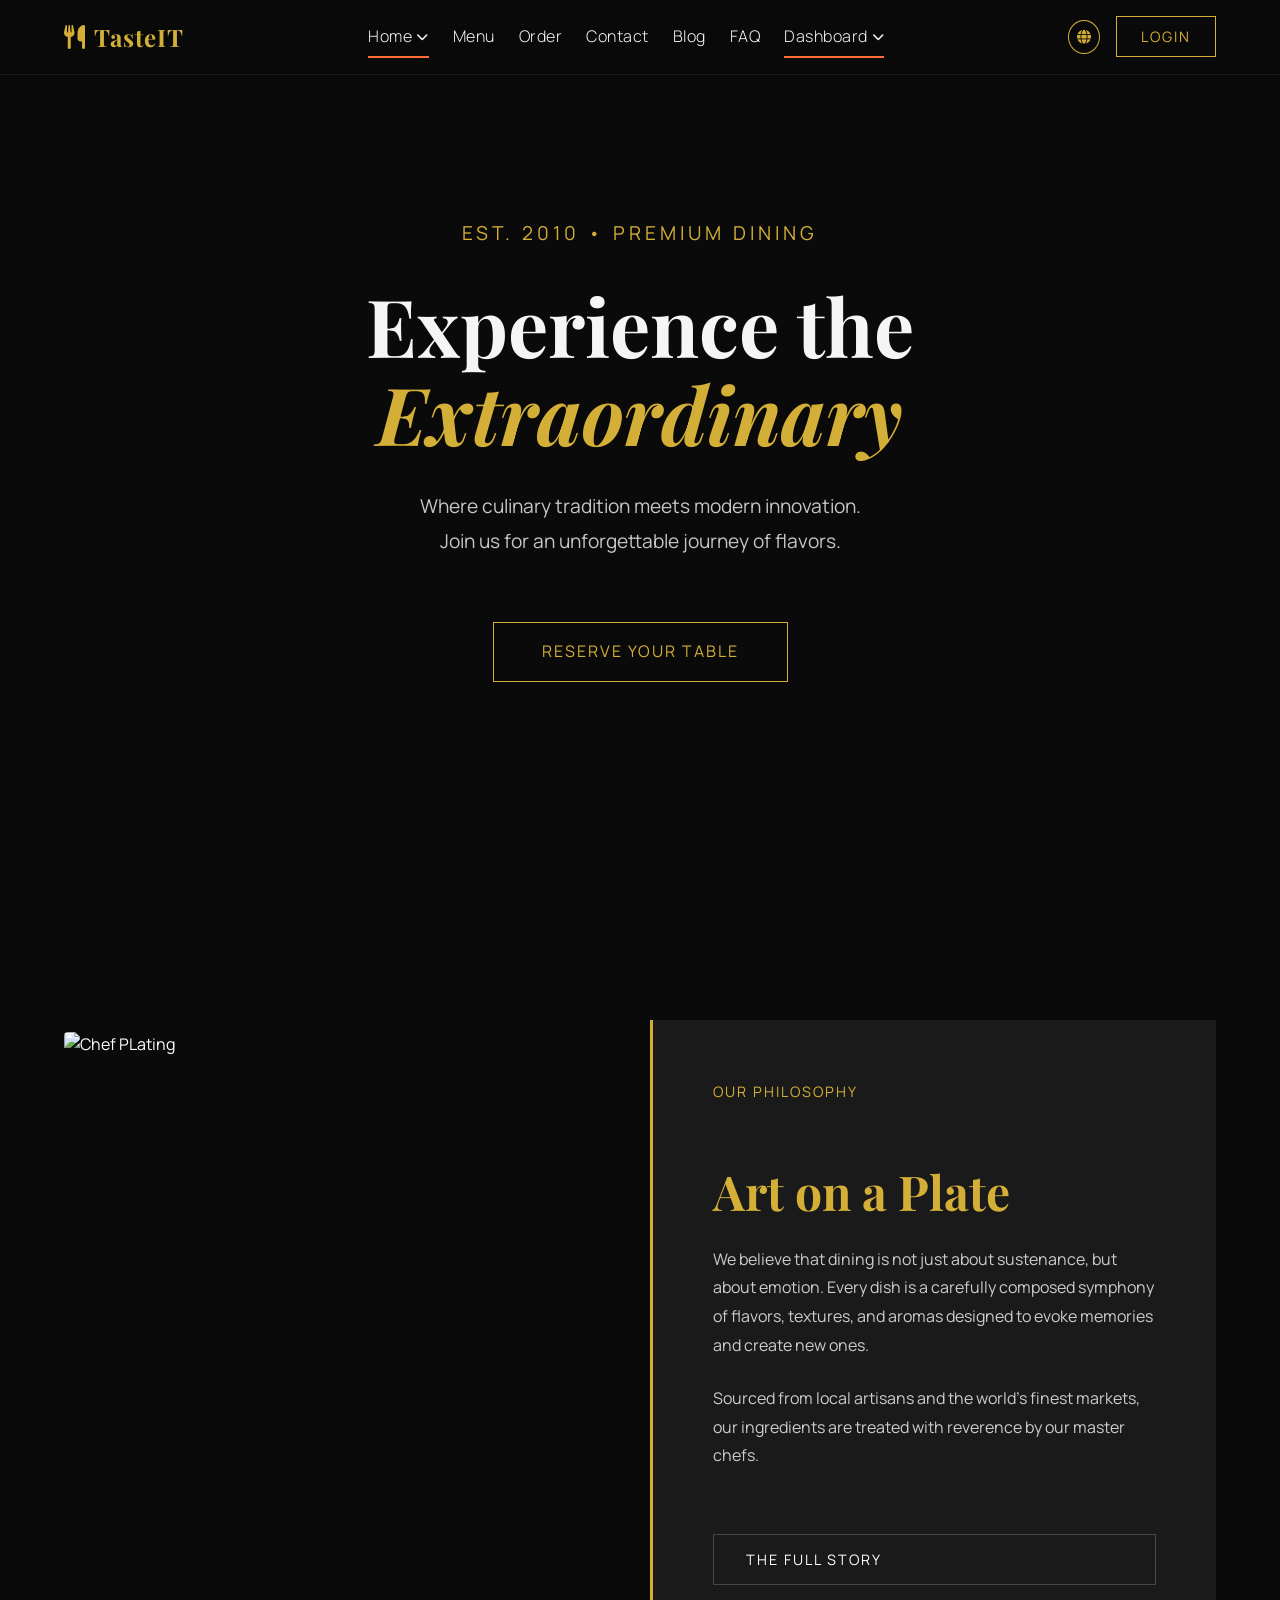
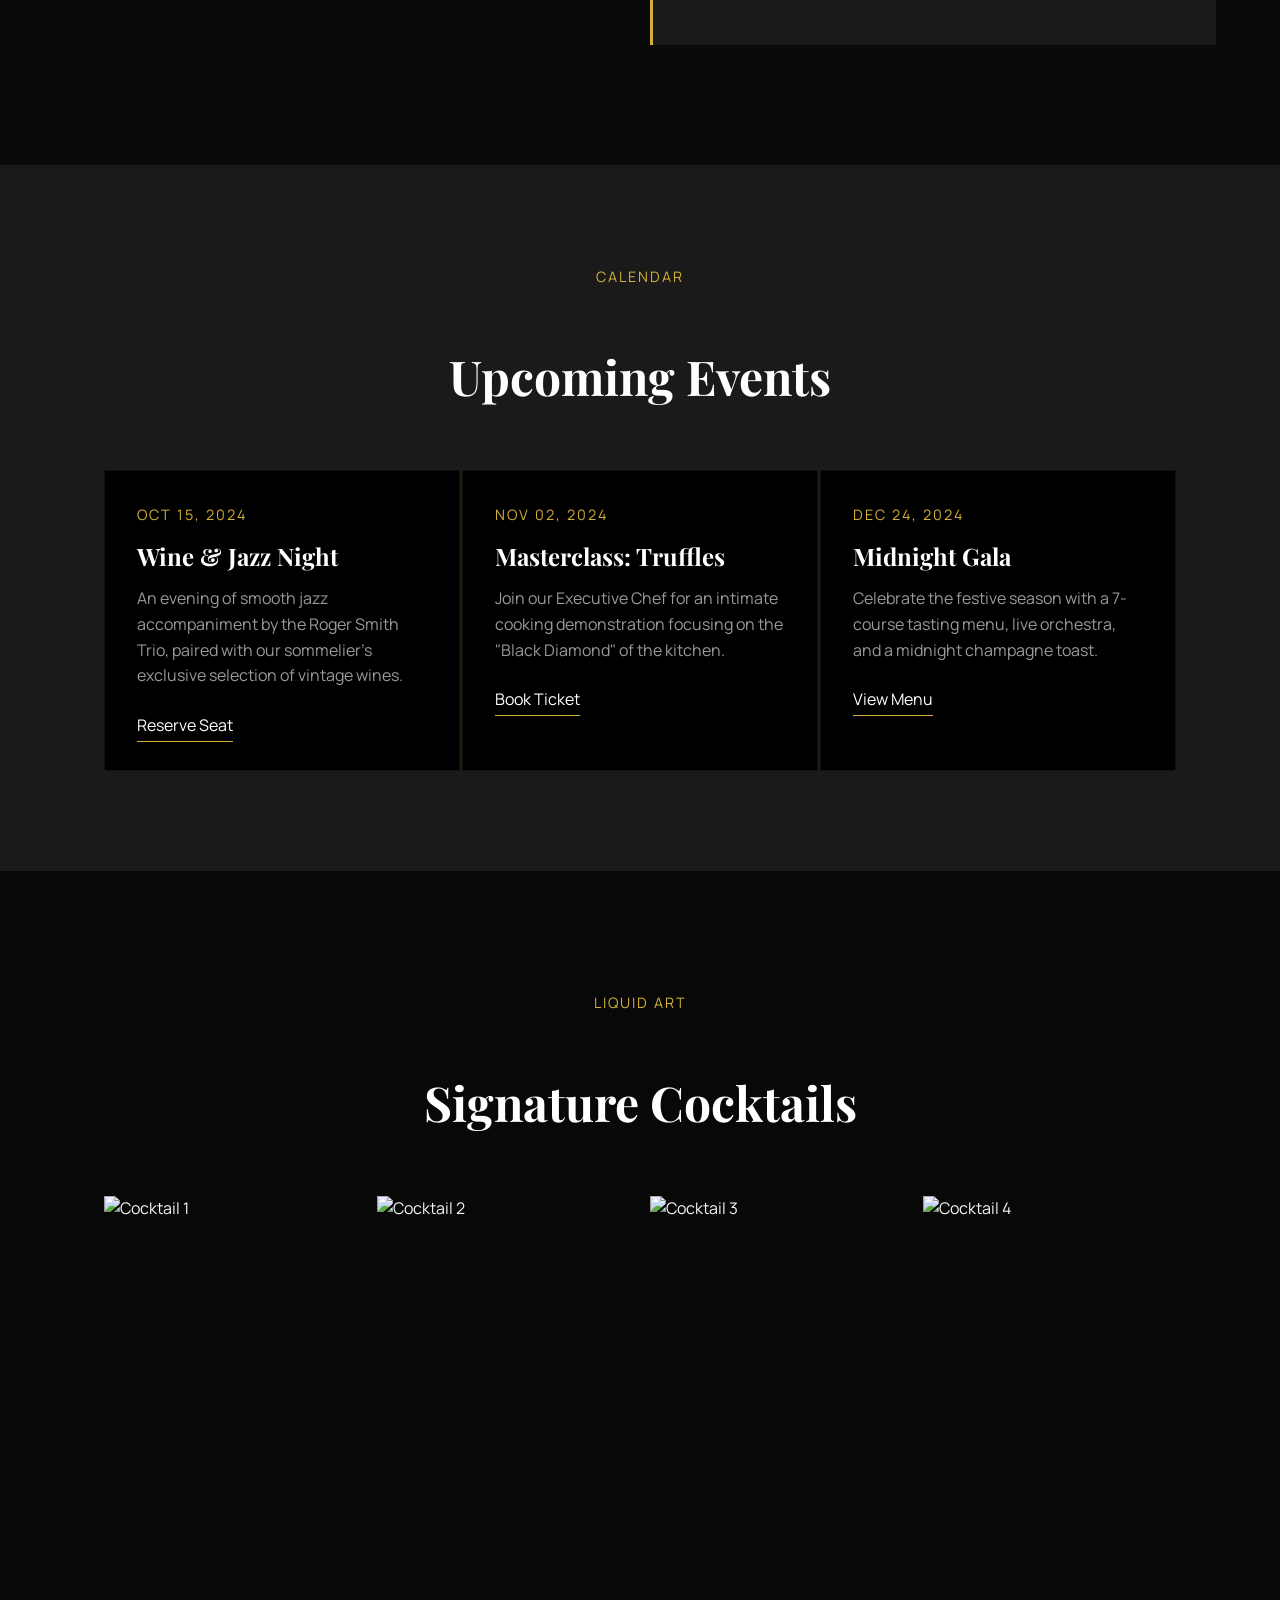
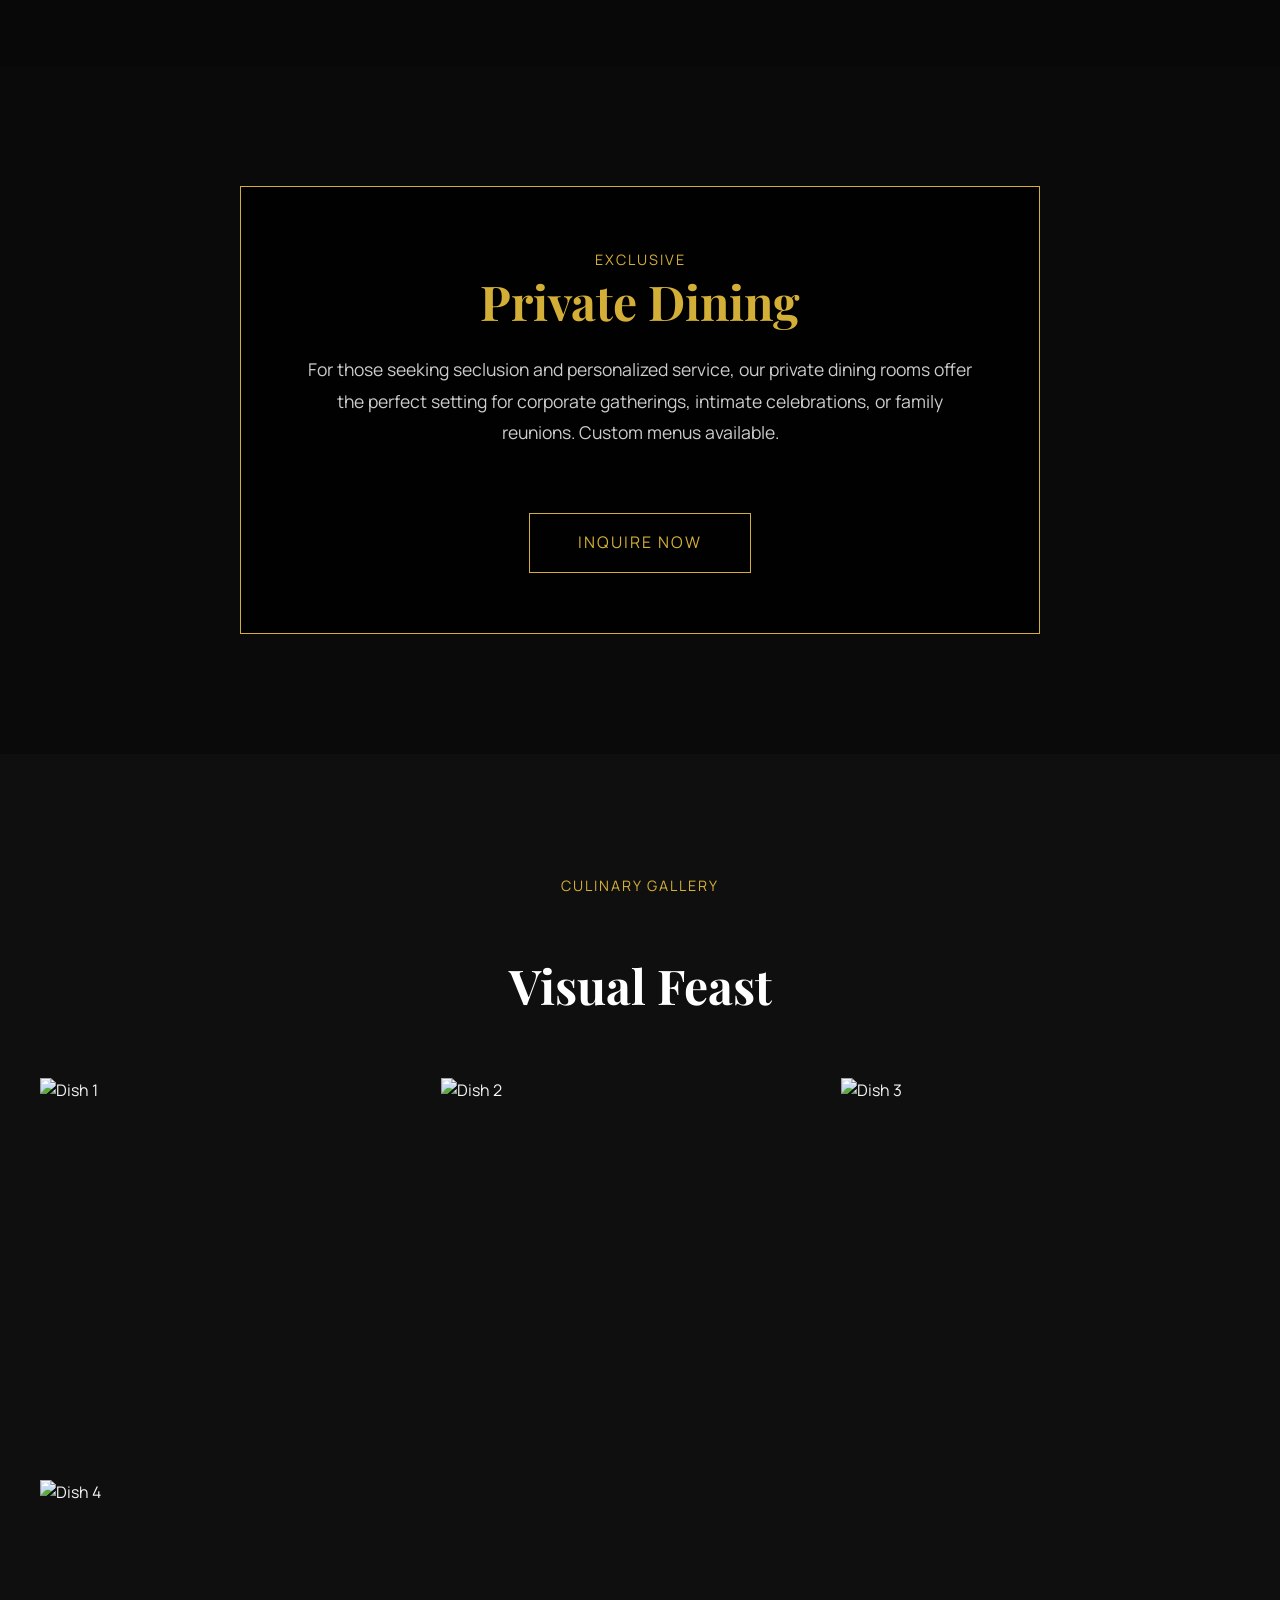
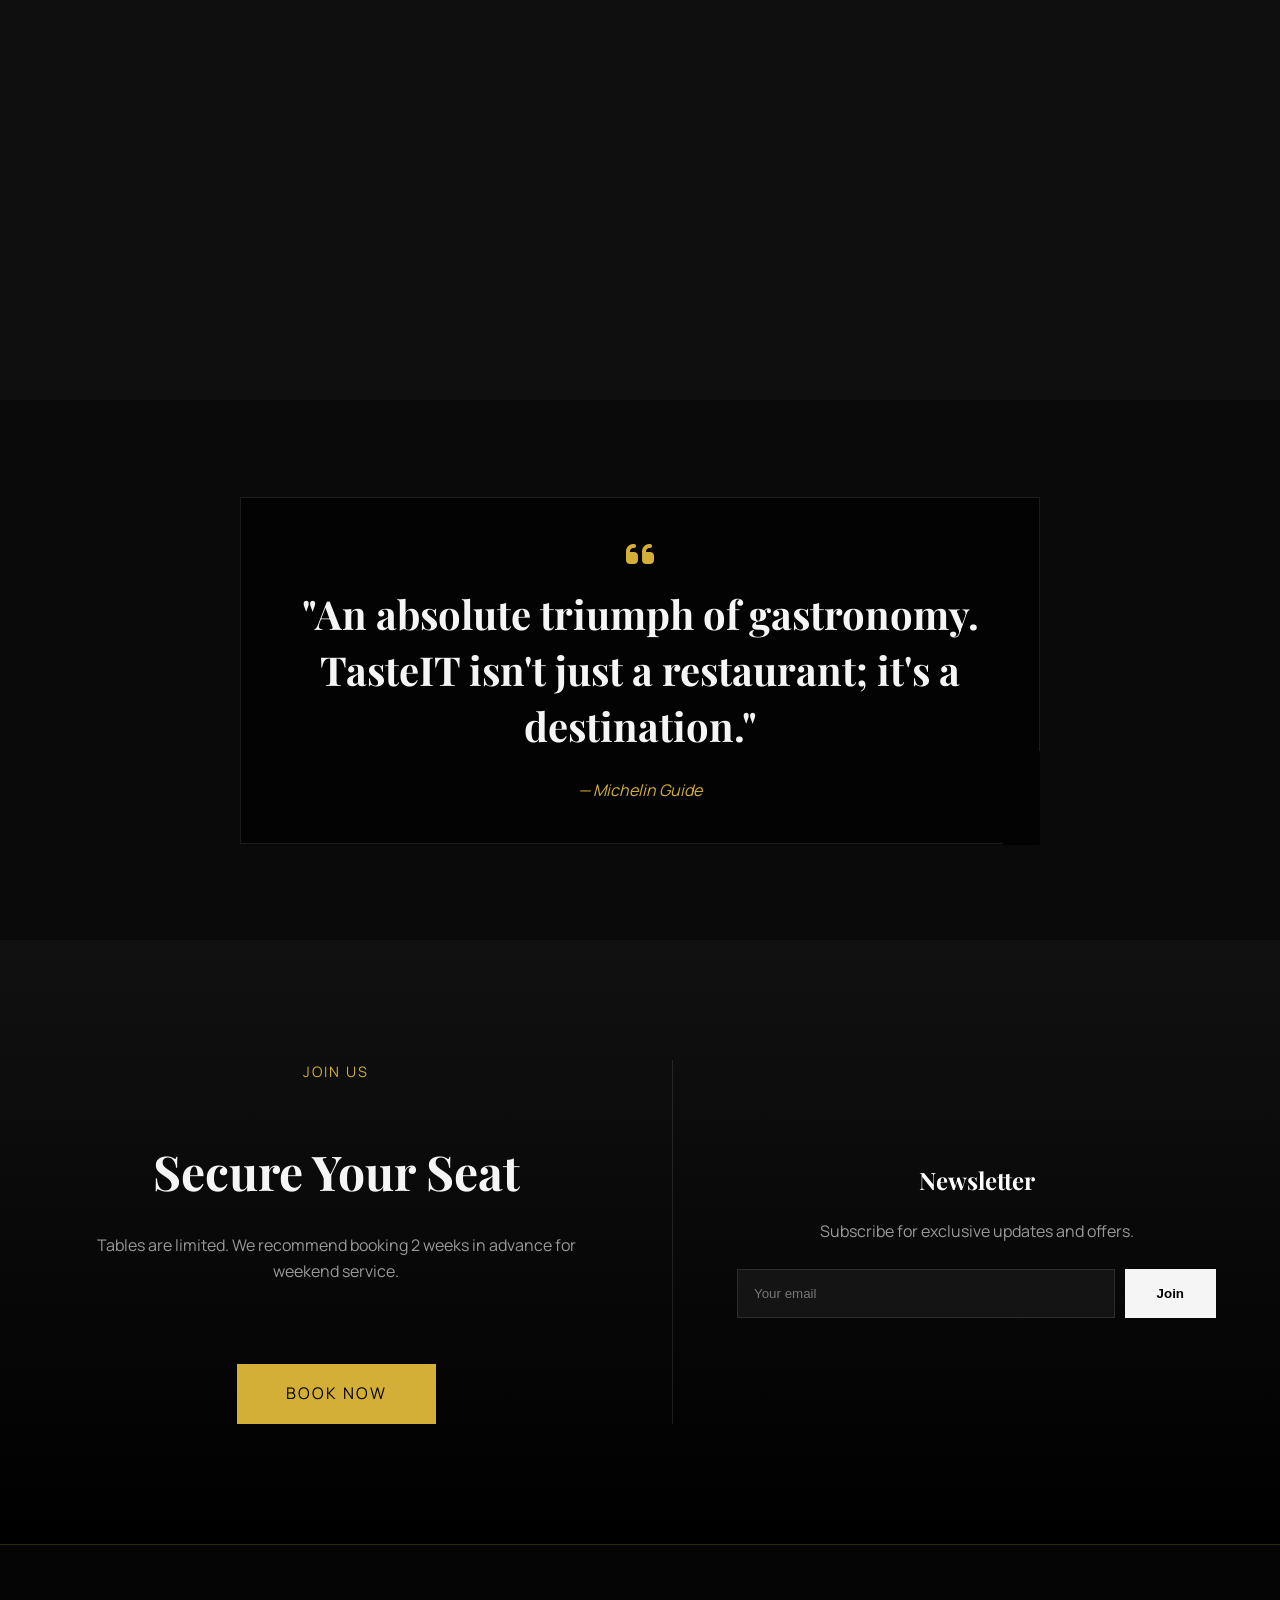
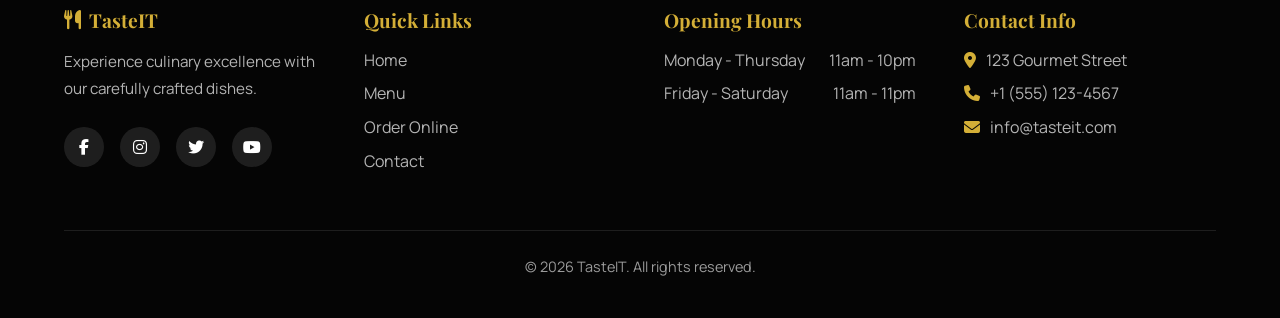
==== commit 755eca29: "Migrate home1 to index2, update references, and add admin dashboard to mobile nav" ====
--- a/index.html
+++ b/index.html
@@ -568,7 +568,7 @@
                             <i class="fas fa-chevron-down dropdown-icon"></i>
                         </a>
                         <div class="dropdown-menu">
-                            <a href="home1.html" class="dropdown-item">Home 1</a>
+                            <a href="index2.html" class="dropdown-item">Home 1</a>
                             <a href="index.html" class="dropdown-item">Home 2</a>
                         </div>
                     </li>
@@ -614,15 +614,15 @@
         <div id="mobileMenu" class="hidden"
             style="background: var(--lux-black); border-top: 1px solid var(--lux-gold); padding: 2rem; display: none;">
             <ul style="list-style: none;">
-                <li style="margin-bottom: 1rem;"><a href="home1.html" class="navbar-link">Home 1</a></li>
+                <li style="margin-bottom: 1rem;"><a href="index2.html" class="navbar-link">Home 1</a></li>
                 <li style="margin-bottom: 1rem;"><a href="index.html" class="navbar-link">Home 2</a></li>
                 <li style="margin-bottom: 1rem;"><a href="menu.html" class="navbar-link">Menu</a></li>
                 <li style="margin-bottom: 1rem;"><a href="order.html" class="navbar-link">Order</a></li>
                 <li style="margin-bottom: 1rem;"><a href="contact.html" class="navbar-link">Contact</a></li>
                 <li style="margin-bottom: 1rem;"><a href="blog.html" class="navbar-link">Blog</a></li>
                 <li style="margin-bottom: 1rem;"><a href="faq.html" class="navbar-link">FAQ</a></li>
-                <li style="margin-bottom: 1rem;"><a href="user-dashboard.html" class="navbar-link">User Dashboard</a>
-                </li>
+                <li style="margin-bottom: 1rem;"><a href="user-dashboard.html" class="navbar-link">User Dashboard</a></li>
+                <li style="margin-bottom: 1rem;"><a href="admin-dashboard.html" class="navbar-link">Admin Dashboard</a></li>
             </ul>
         </div>
     </nav>
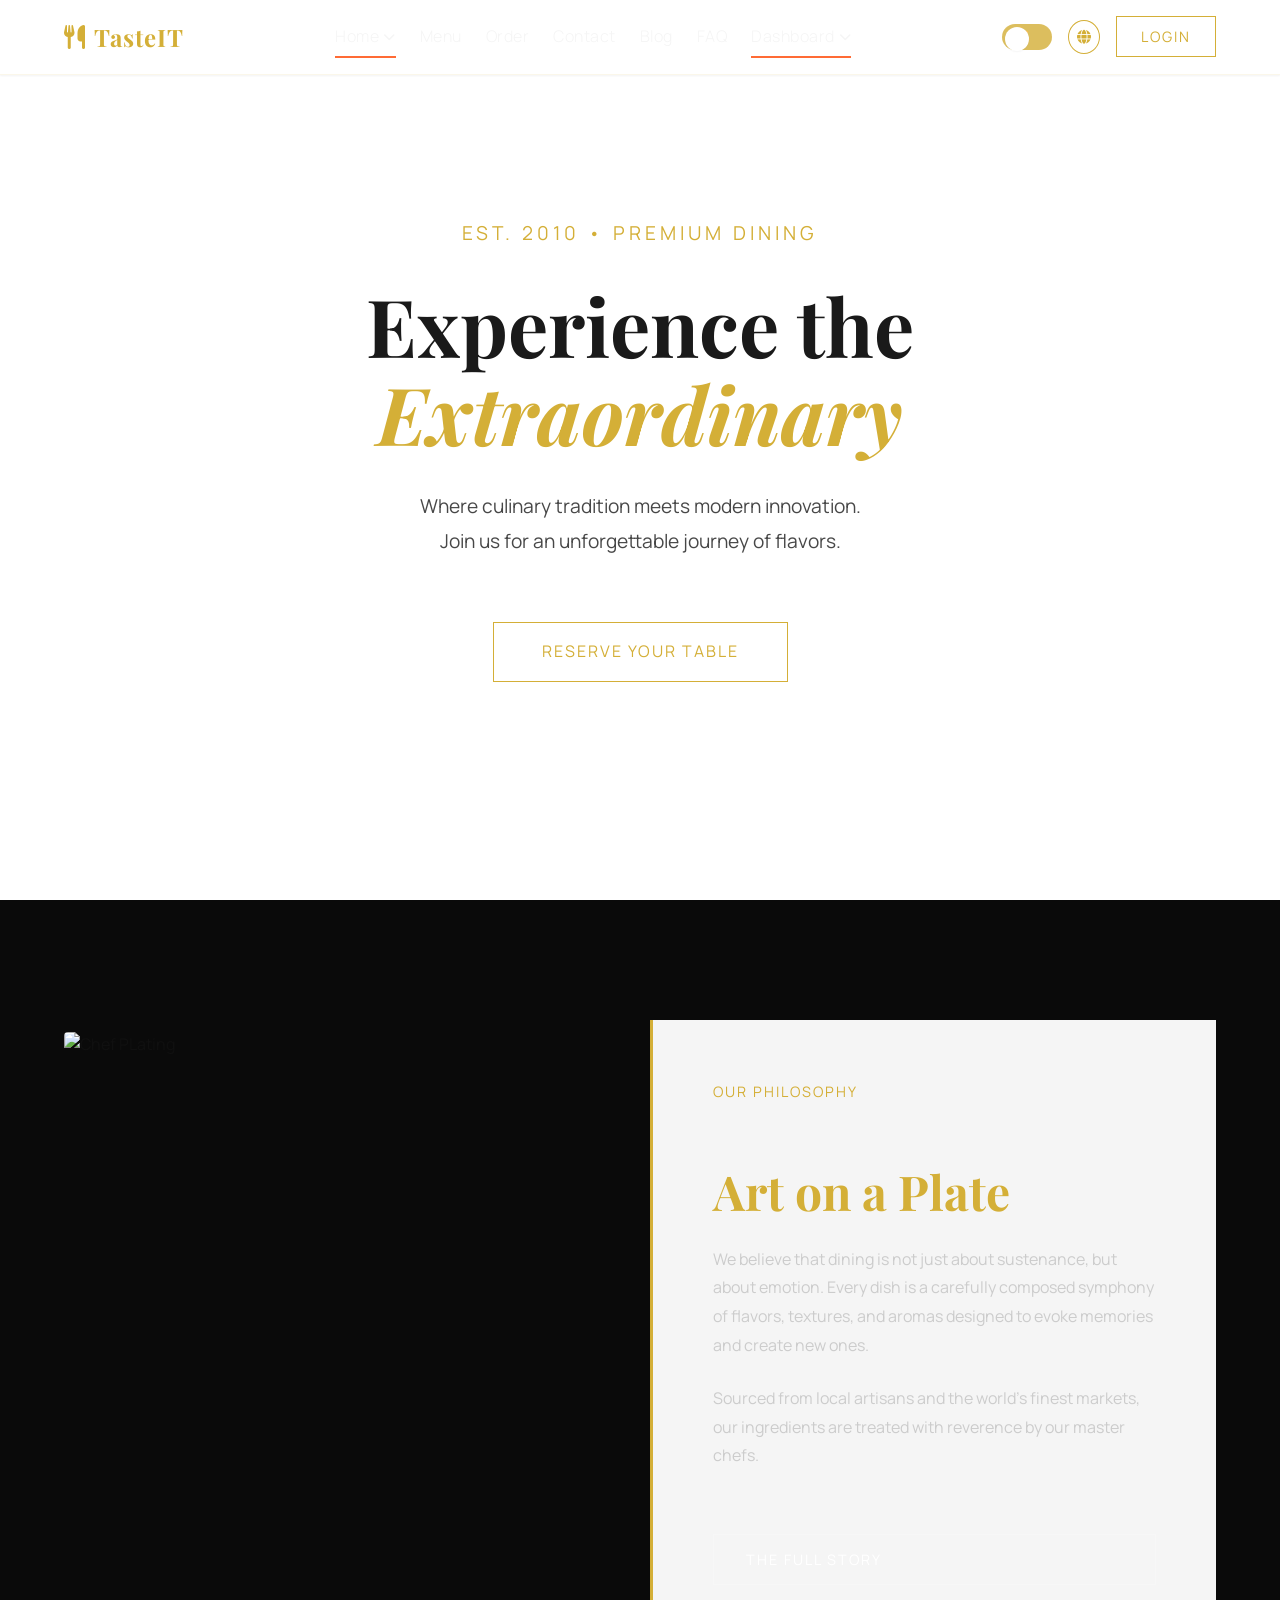
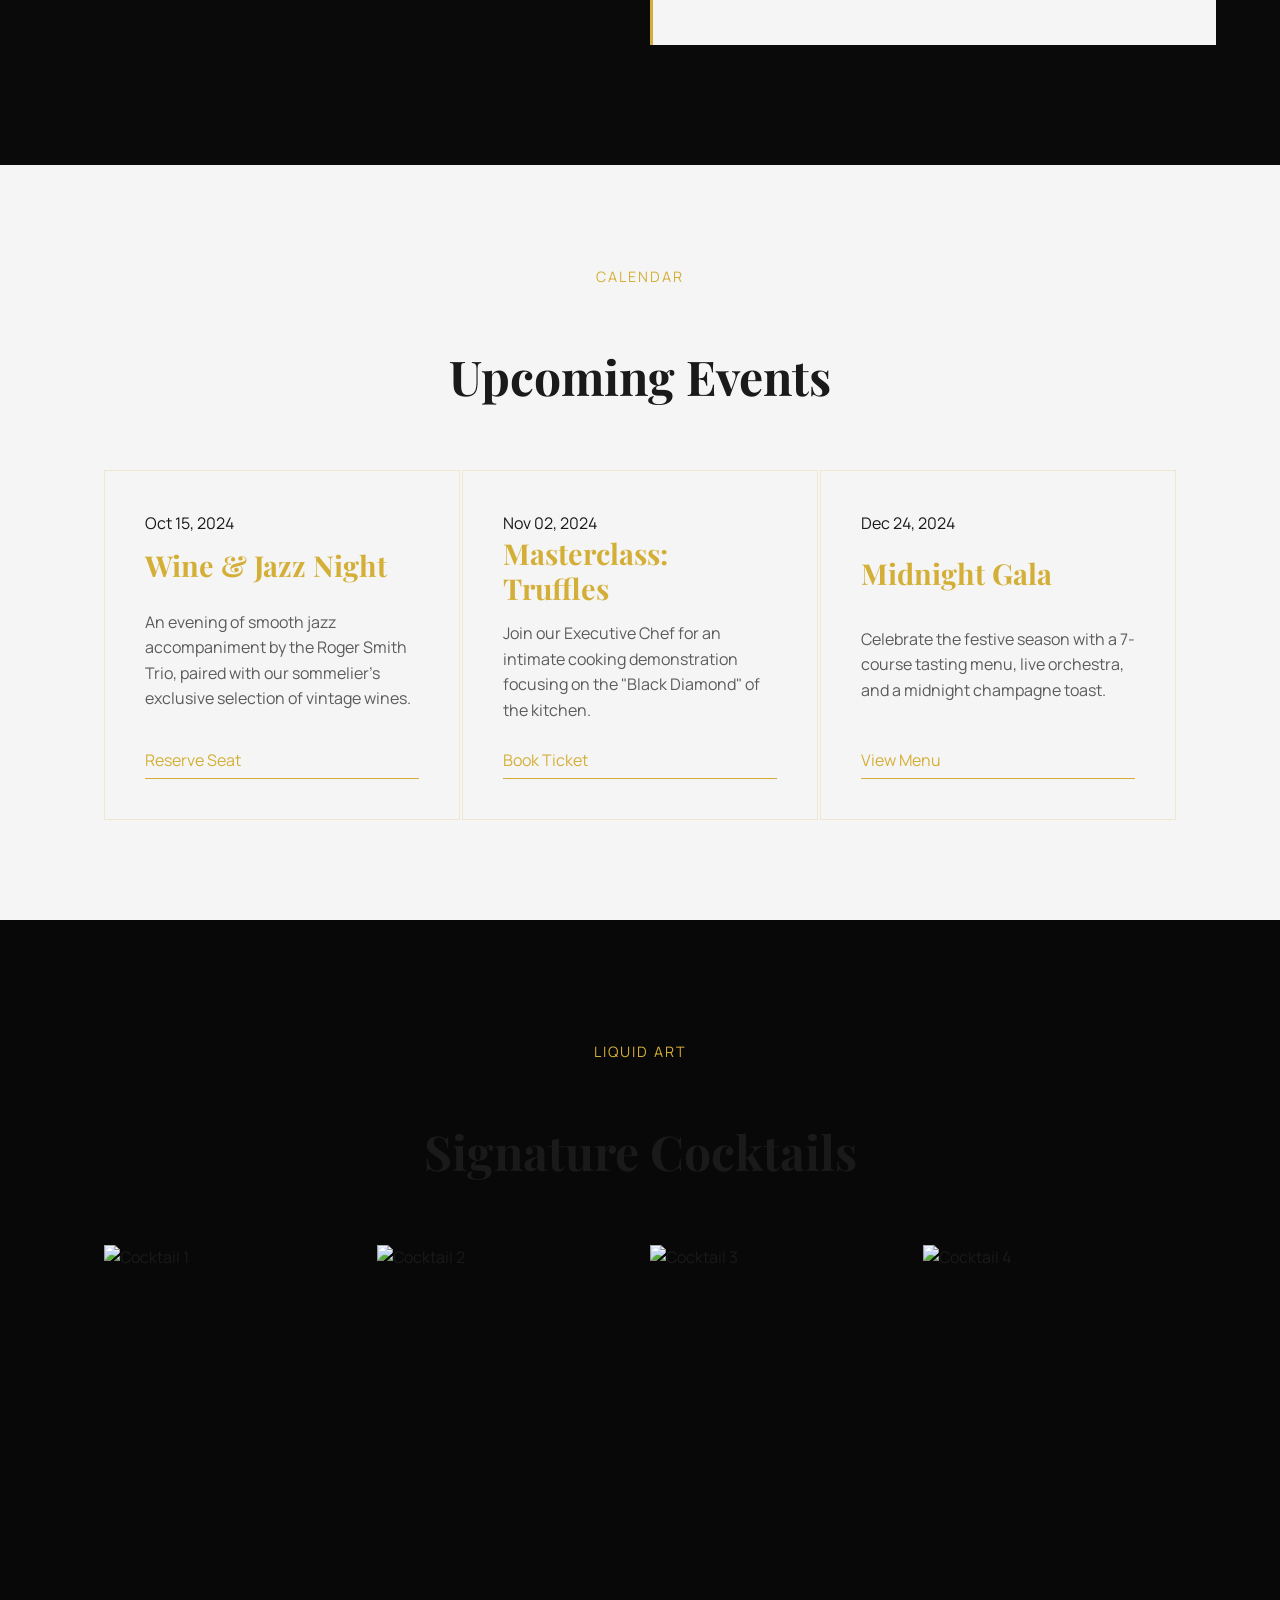
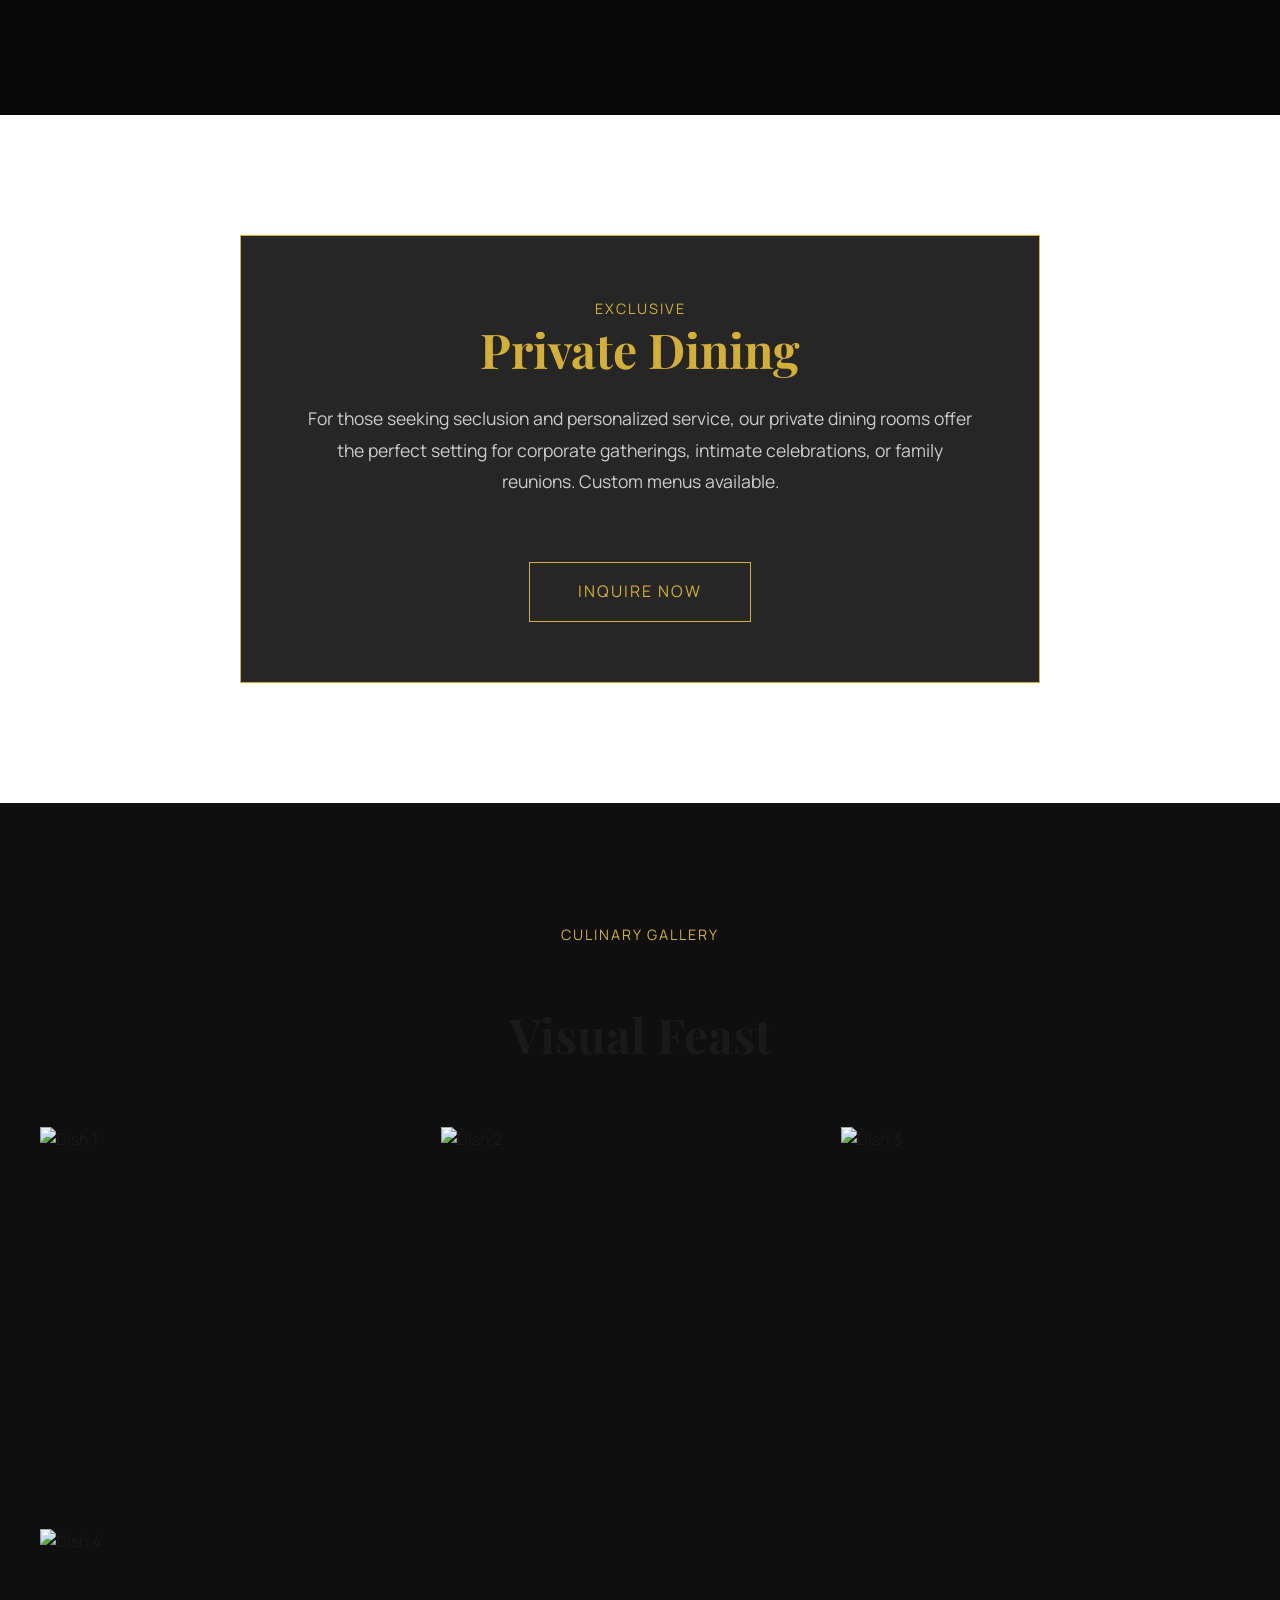
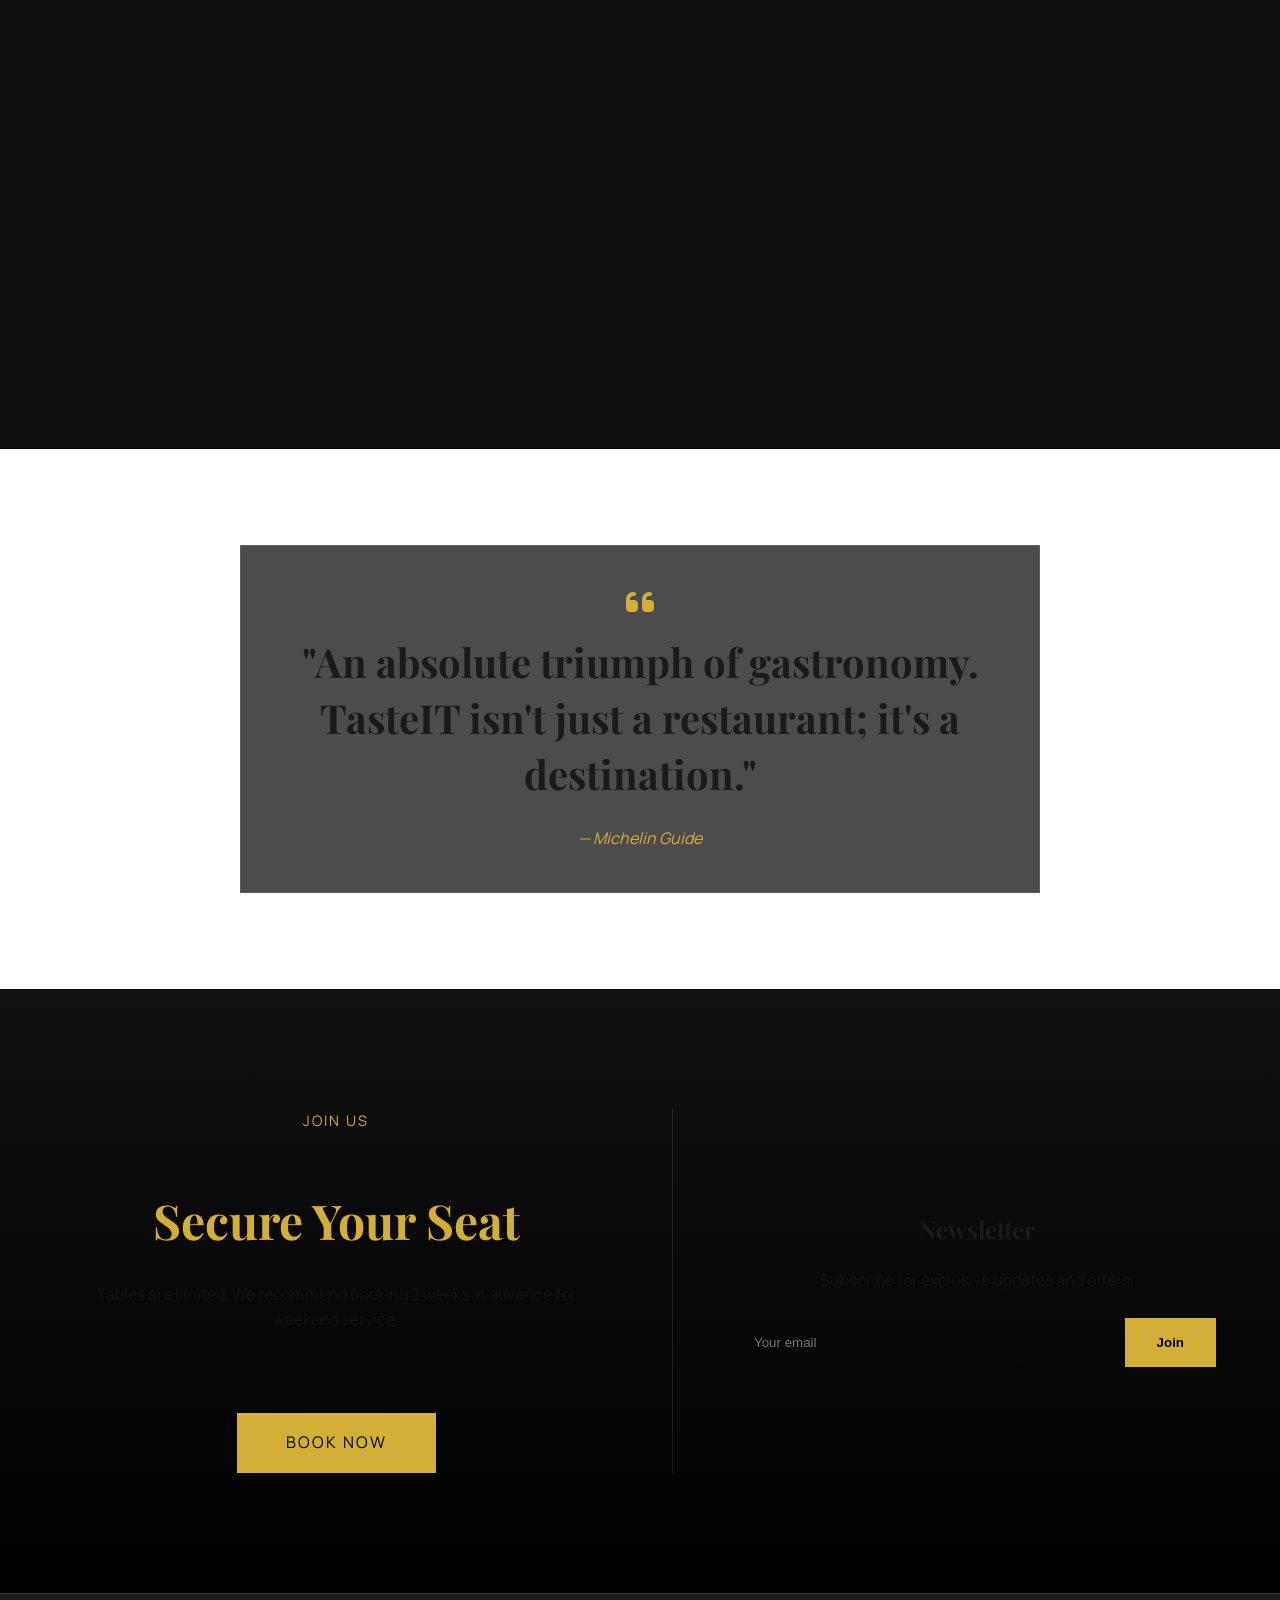
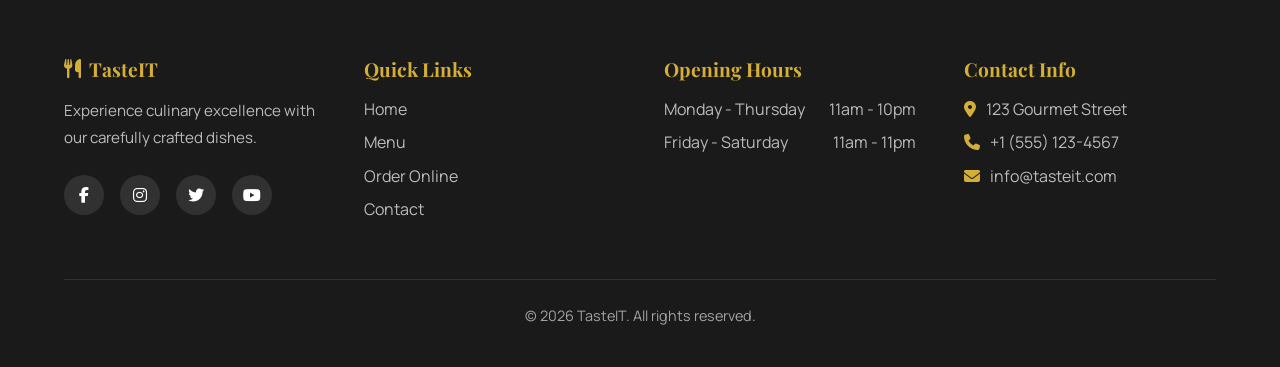
==== commit a3ec5ad1: "corrections done one" ====
--- a/index.html
+++ b/index.html
@@ -8,6 +8,9 @@
 
     <!-- Stylesheets -->
     <link rel="stylesheet" href="css/style.css">
+    <!-- Favicon -->
+    <link rel="icon" type="image/svg+xml"
+        href="data:image/svg+xml,%3Csvg xmlns='http://www.w3.org/2000/svg' viewBox='0 0 100 100'%3E%3Ctext y='.9em' font-size='90'%3E🍴%3C/text%3E%3C/svg%3E">
     <link rel="stylesheet" href="https://cdnjs.cloudflare.com/ajax/libs/font-awesome/6.4.0/css/all.min.css">
     <!-- Google Fonts for Luxury Feel -->
     <link
@@ -31,8 +34,21 @@
             --nav-bg: rgba(10, 10, 10, 0.8);
         }
 
-        /* Light Theme Removed as per request */
-        /* Default to Dark Mode Variables */
+        /* Support for main.js toggle which targets documentElement */
+        html.dark {
+            --bg-color: var(--lux-black);
+            --text-color: var(--lux-white);
+            --card-bg: var(--lux-dark-gray);
+            --nav-bg: rgba(10, 10, 10, 0.8);
+        }
+
+        /* Re-enable Light Mode if needed */
+        html:not(.dark) {
+            --bg-color: #ffffff;
+            --text-color: #1a1a1a;
+            --card-bg: #f5f5f5;
+            --nav-bg: rgba(255, 255, 255, 0.9);
+        }
 
         body {
             background-color: var(--bg-color);
@@ -503,33 +519,29 @@
         /* Ensure dropdown arrows match direction if needed, but row-reverse usually handles item order */
 
         .event-card {
-            background: #000;
-            color: white;
-            /* Default dark */
-            border: 1px solid rgba(212, 175, 55, 0.1);
-            padding: 2rem;
+            background: var(--card-bg);
+            color: var(--text-color);
+            border: 1px solid rgba(212, 175, 55, 0.2);
+            padding: 2.5rem;
             transition: all 0.3s ease;
             position: relative;
             overflow: hidden;
+            height: 100%;
+            display: flex;
+            flex-direction: column;
+            justify-content: space-between;
         }
 
         .event-card:hover {
             border-color: var(--lux-gold);
             transform: translateY(-10px);
-        }
-
-        .event-date {
+            background: var(--lux-black);
+            color: white;
+        }
+
+        .event-title {
+            font-size: 1.8rem;
             color: var(--lux-gold);
-            font-size: 0.9rem;
-            text-transform: uppercase;
-            letter-spacing: 2px;
-            margin-bottom: 1rem;
-            display: block;
-        }
-
-        .event-title {
-            font-size: 1.5rem;
-            color: white;
             margin-bottom: 1rem;
         }
 
@@ -593,13 +605,19 @@
 
                 <div class="flex items-center gap-md">
 
+                    <!-- Theme Toggle -->
+                    <button id="themeToggle" class="theme-toggle" aria-label="Toggle theme"
+                        style="width: 50px; height: 26px; background: var(--lux-gold); border-radius: 13px; border: none; cursor: pointer; position: relative; opacity: 0.8;">
+                        <span class="theme-toggle-slider"></span>
+                    </button>
+
                     <button id="rtlToggle" class="btn-sm"
                         style="background: transparent; border: 1px solid var(--lux-gold); border-radius: 50%; padding: 0.5rem; cursor: pointer; color: var(--lux-gold);">
                         <i class="fas fa-globe"></i>
                     </button>
 
                     <a href="login.html" class="hero-btn"
-                        style="margin-top: 0; padding: 0.5rem 1.5rem; font-size: 0.9rem;">Login</a>
+                        style="margin-top: 0; padding: 0.5rem 1.5rem; font-size: 0.9rem; color: var(--lux-gold);">Login</a>
 
                     <!-- Mobile Menu Button -->
                     <button id="mobileMenuButton" class="btn-sm"
@@ -621,8 +639,10 @@
                 <li style="margin-bottom: 1rem;"><a href="contact.html" class="navbar-link">Contact</a></li>
                 <li style="margin-bottom: 1rem;"><a href="blog.html" class="navbar-link">Blog</a></li>
                 <li style="margin-bottom: 1rem;"><a href="faq.html" class="navbar-link">FAQ</a></li>
-                <li style="margin-bottom: 1rem;"><a href="user-dashboard.html" class="navbar-link">User Dashboard</a></li>
-                <li style="margin-bottom: 1rem;"><a href="admin-dashboard.html" class="navbar-link">Admin Dashboard</a></li>
+                <li style="margin-bottom: 1rem;"><a href="user-dashboard.html" class="navbar-link">User Dashboard</a>
+                </li>
+                <li style="margin-bottom: 1rem;"><a href="admin-dashboard.html" class="navbar-link">Admin Dashboard</a>
+                </li>
             </ul>
         </div>
     </nav>
@@ -674,42 +694,43 @@
     <section class="events-section">
         <div class="container">
             <span class="section-subtitle-lux" style="display: block;">Calendar</span>
-            <h2 class="section-title-lux" style="color: white; margin-bottom: 4rem;">Upcoming Events</h2>
-
-            <div class="gold-grid" style="grid-template-columns: repeat(auto-fit, minmax(350px, 1fr));">
+            <h2 class="section-title-lux" style="color: var(--text-color); margin-bottom: 4rem;">Upcoming Events</h2>
+
+            <div class="gold-grid"
+                style="grid-template-columns: repeat(auto-fit, minmax(350px, 1fr)); align-items: stretch;">
                 <div class="event-card scroll-reveal">
                     <span class="event-date">Oct 15, 2024</span>
                     <h3 class="event-title">Wine & Jazz Night</h3>
-                    <p style="color: #999; margin-bottom: 1.5rem; line-height: 1.6;">
+                    <p style="color: var(--text-color); opacity: 0.7; margin-bottom: 1.5rem; line-height: 1.6;">
                         An evening of smooth jazz accompaniment by the Roger Smith Trio, paired with our sommelier's
                         exclusive selection of vintage wines.
                     </p>
                     <a href="#"
-                        style="color: white; text-decoration: none; border-bottom: 1px solid var(--lux-gold); padding-bottom: 5px;">Reserve
+                        style="color: var(--lux-gold); text-decoration: none; border-bottom: 1px solid var(--lux-gold); padding-bottom: 5px;">Reserve
                         Seat</a>
                 </div>
 
                 <div class="event-card scroll-reveal">
                     <span class="event-date">Nov 02, 2024</span>
                     <h3 class="event-title">Masterclass: Truffles</h3>
-                    <p style="color: #999; margin-bottom: 1.5rem; line-height: 1.6;">
+                    <p style="color: var(--text-color); opacity: 0.7; margin-bottom: 1.5rem; line-height: 1.6;">
                         Join our Executive Chef for an intimate cooking demonstration focusing on the "Black Diamond" of
                         the kitchen.
                     </p>
                     <a href="#"
-                        style="color: white; text-decoration: none; border-bottom: 1px solid var(--lux-gold); padding-bottom: 5px;">Book
+                        style="color: var(--lux-gold); text-decoration: none; border-bottom: 1px solid var(--lux-gold); padding-bottom: 5px;">Book
                         Ticket</a>
                 </div>
 
                 <div class="event-card scroll-reveal">
                     <span class="event-date">Dec 24, 2024</span>
                     <h3 class="event-title">Midnight Gala</h3>
-                    <p style="color: #999; margin-bottom: 1.5rem; line-height: 1.6;">
+                    <p style="color: var(--text-color); opacity: 0.7; margin-bottom: 1.5rem; line-height: 1.6;">
                         Celebrate the festive season with a 7-course tasting menu, live orchestra, and a midnight
                         champagne toast.
                     </p>
                     <a href="#"
-                        style="color: white; text-decoration: none; border-bottom: 1px solid var(--lux-gold); padding-bottom: 5px;">View
+                        style="color: var(--lux-gold); text-decoration: none; border-bottom: 1px solid var(--lux-gold); padding-bottom: 5px;">View
                         Menu</a>
                 </div>
             </div>
@@ -720,7 +741,8 @@
     <section class="section-lux" style="background: #080808;">
         <div class="container">
             <span class="section-subtitle-lux" style="display: block;">Liquid Art</span>
-            <h2 class="section-title-lux" style="color: white; margin-bottom: 4rem;">Signature Cocktails</h2>
+            <h2 class="section-title-lux" style="color: var(--text-color); margin-bottom: 4rem;">Signature Cocktails
+            </h2>
 
             <div class="gold-grid" style="grid-template-columns: repeat(4, 1fr) !important; gap: 20px;">
                 <div class="gold-item scroll-reveal" style="height: 350px;">
@@ -781,7 +803,7 @@
     <!-- Gallery Section -->
     <section class="section-lux" style="background: #0f0f0f;">
         <span class="section-subtitle-lux" style="display: block;">Culinary Gallery</span>
-        <h2 class="section-title-lux" style="color: white; margin-bottom: 4rem;">Visual Feast</h2>
+        <h2 class="section-title-lux" style="color: var(--text-color); margin-bottom: 4rem;">Visual Feast</h2>
 
         <div class="gold-grid">
             <div class="gold-item scroll-reveal">
@@ -834,8 +856,9 @@
                 <!-- Column 1: Secure Seat -->
                 <div style="text-align: center;">
                     <span class="section-subtitle-lux" style="display: block;">Join Us</span>
-                    <h2 class="section-title-lux" style="margin-bottom: 2rem;">Secure Your Seat</h2>
-                    <p style="color: #999; margin-bottom: 3rem;">
+                    <h2 class="section-title-lux" style="margin-bottom: 2rem; color: var(--lux-gold);">Secure Your
+                        Seat</h2>
+                    <p style="color: var(--text-color); opacity: 0.7; margin-bottom: 3rem;">
                         Tables are limited. We recommend booking 2 weeks in advance for weekend service.
                     </p>
                     <a href="order.html" class="hero-btn" style="background: var(--lux-gold); color: black;">Book
@@ -845,13 +868,14 @@
                 <!-- Column 2: Newsletter -->
                 <div
                     style="border-left: 1px solid rgba(255,255,255,0.1); padding-left: 4rem; text-align: center; display: flex; flex-direction: column; justify-content: center; height: 100%;">
-                    <h4 style="color: white; margin-bottom: 1.5rem; font-size: 1.5rem;">Newsletter</h4>
-                    <p style="color: #999; margin-bottom: 1.5rem;">Subscribe for exclusive updates and offers.</p>
+                    <h4 style="color: var(--text-color); margin-bottom: 1.5rem; font-size: 1.5rem;">Newsletter</h4>
+                    <p style="color: var(--text-color); opacity: 0.7; margin-bottom: 1.5rem;">Subscribe for exclusive
+                        updates and offers.</p>
                     <div style="display: flex; gap: 10px;">
                         <input type="email" placeholder="Your email"
-                            style="flex: 1; padding: 1rem; background: rgba(255,255,255,0.05); border: 1px solid rgba(255,255,255,0.1); color: white; outline: none;">
+                            style="flex: 1; padding: 1rem; background: rgba(0,0,0,0.05); border: 1px solid rgba(0,0,0,0.1); color: var(--text-color); outline: none;">
                         <button
-                            style="padding: 1rem 2rem; background: var(--lux-white); border: none; font-weight: bold; cursor: pointer;">Join</button>
+                            style="padding: 1rem 2rem; background: var(--lux-gold); color: black; border: none; font-weight: bold; cursor: pointer;">Join</button>
                     </div>
                 </div>
             </div>
@@ -939,19 +963,19 @@
     <script src="js/rtl-toggle.js"></script>
     <script>
         // Theme Toggle Logic for Index 2
-        const themeToggle = document.getElementById('themeToggle');
+        const themeToggleBtn = document.getElementById('themeToggle');
 
         // Check saved theme
-        if (localStorage.getItem('theme') === 'dark' || !localStorage.getItem('theme')) {
-            document.body.classList.add('dark');
+        if (localStorage.getItem('theme') === 'dark') {
+            document.documentElement.classList.add('dark');
         } else {
-            document.body.classList.remove('dark');
-        }
-
-        if (themeToggle) {
-            themeToggle.addEventListener('click', () => {
-                document.body.classList.toggle('dark');
-                const isDark = document.body.classList.contains('dark');
+            document.documentElement.classList.remove('dark');
+        }
+
+        if (themeToggleBtn) {
+            themeToggleBtn.addEventListener('click', () => {
+                document.documentElement.classList.toggle('dark');
+                const isDark = document.documentElement.classList.contains('dark');
                 localStorage.setItem('theme', isDark ? 'dark' : 'light');
             });
         }
--- a/css/style.css
+++ b/css/style.css
@@ -93,6 +93,22 @@
   --text-tertiary: #6C757D;
   --border-color: #343A40;
   --shadow-color: rgba(0, 0, 0, 0.5);
+}
+
+/* Theme Toggle Slider */
+.theme-toggle-slider {
+  position: absolute;
+  top: 3px;
+  left: 3px;
+  width: 20px;
+  height: 20px;
+  background: white;
+  border-radius: 50%;
+  transition: transform 0.3s;
+}
+
+.dark .theme-toggle-slider {
+  transform: translateX(24px);
 }
 
 /* ============================================
